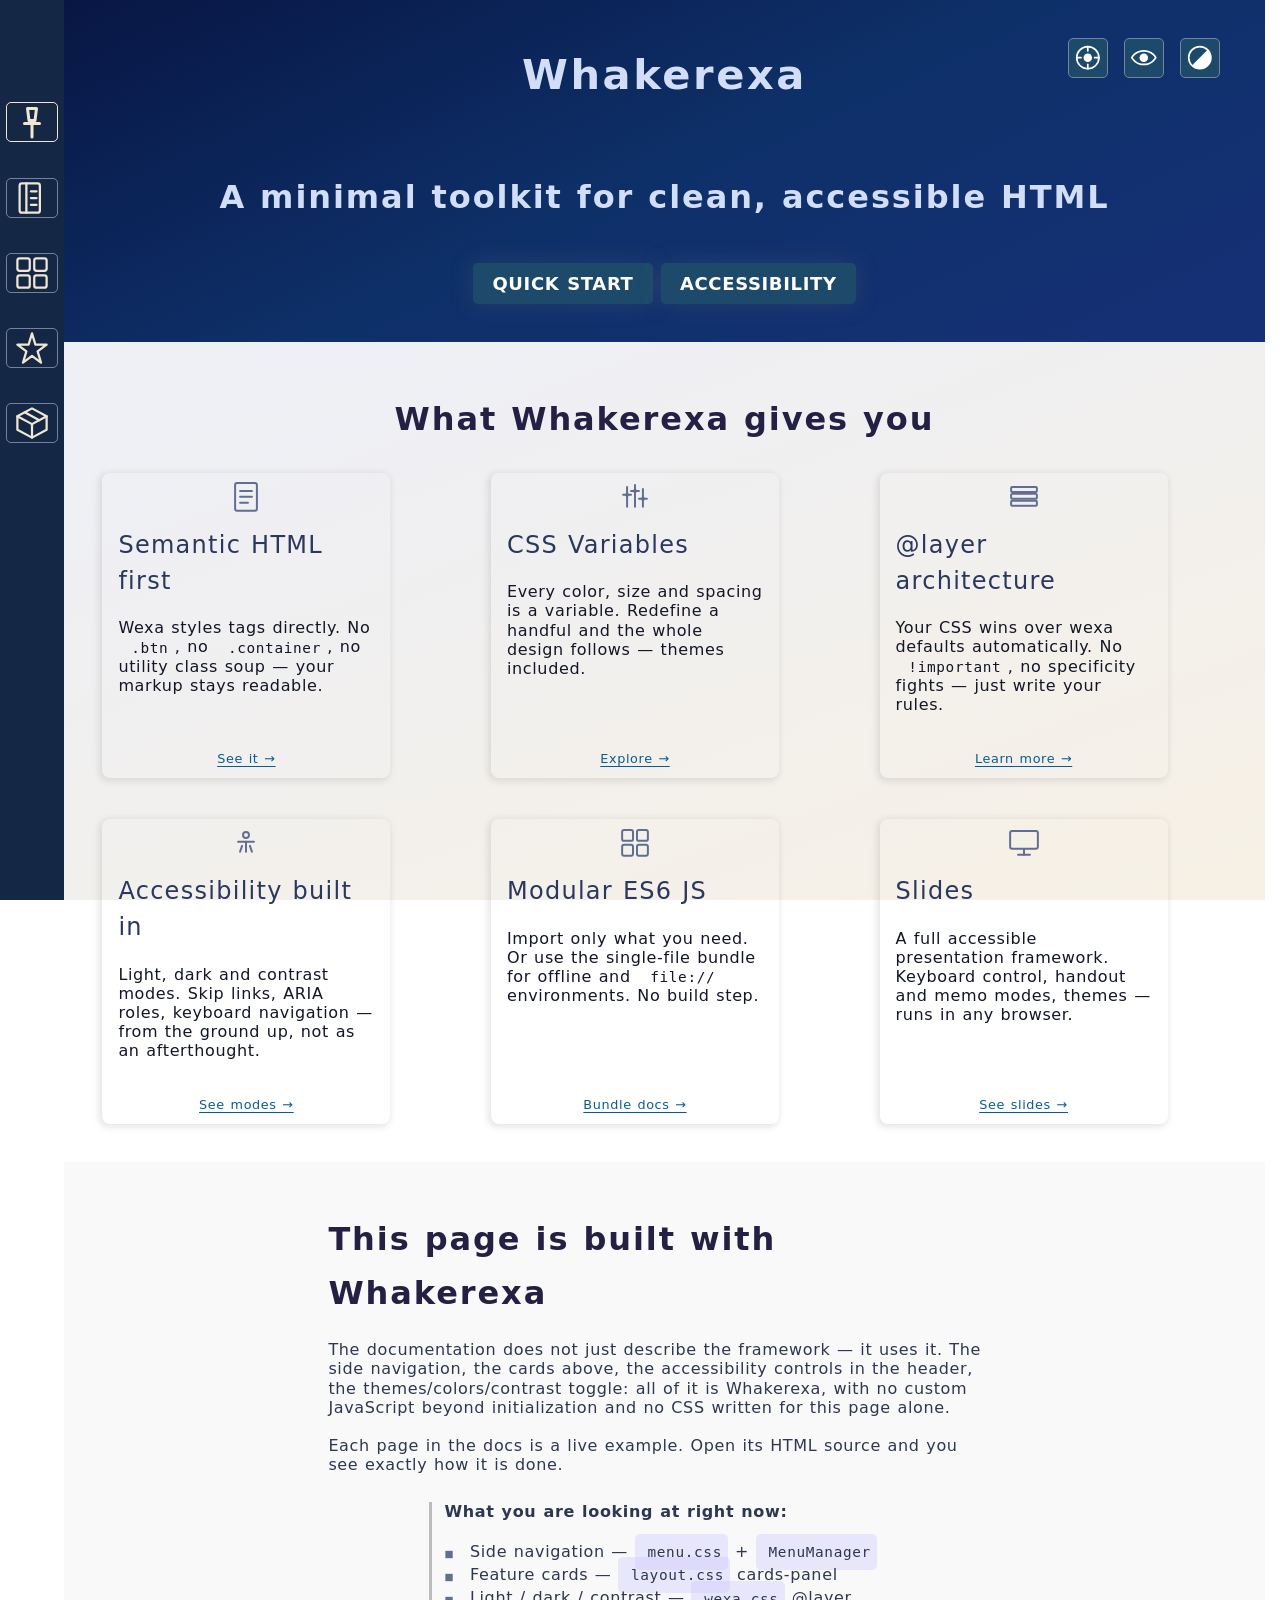
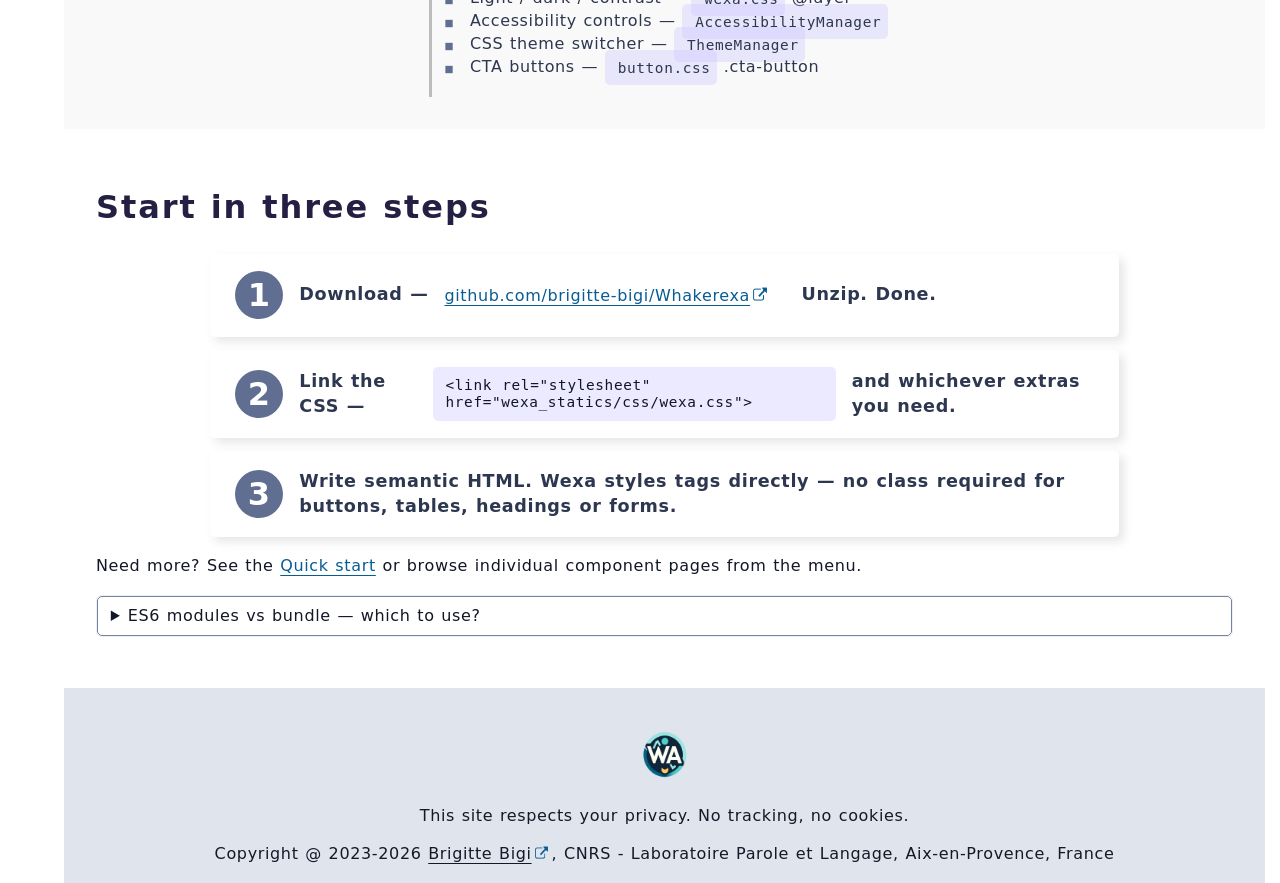
==== docs/Whakerexa-current/index.html @ 5b67da0f "Upgraded Whakerexa and extended tests" ====
<!DOCTYPE html>
<html lang="en" xmlns="http://www.w3.org/1999/html">
<head>
    <title>Whakerexa</title>

    <meta charset="utf-8" />
    <meta http-equiv="X-UA-Compatible" content="IE=edge" />
    <meta name="keywords" content="framework, html, css, javascript" />
    <meta name="viewport" content="width=device-width, initial-scale=1.0, user-scalable=yes" />

    <link rel="stylesheet" href="wexa_statics/css/wexa.css" type="text/css" />
    <link id="wexa-theme" rel="stylesheet" href="wexa_statics/css/themes/wexa_theme.css" type="text/css" />
    <link rel="stylesheet" href="wexa_statics/css/layout.css" type="text/css" />
    <link rel="stylesheet" href="wexa_statics/css/menu.css" type="text/css" />
    <link rel="stylesheet" href="wexa_statics/css/button.css" type="text/css" />

    <style>
        /* wexa uses @layer — these unlayered rules win automatically, no !important needed */
        :root {
            --header-height:   20rem;
            --header-slidein:  none;
            --nav-min-height:  0;
            --nav-min-width:   max(calc(4rem / var(--size-divisor)), 3rem);
            --nav-item-width-v-collapsed: calc(var(--nav-min-width) - var(--typography-spacing-horizontal));
            --nav-item-width-v-expanded:  calc(var(--nav-expanded-width) - var(--typography-spacing-horizontal));
            --appmenu-position: left;
            --appmenu-align:    left top;
            --card-max-width:  18rem;
        }
        :root:not(.dark) {
            --nav-item-min-height: 2.5rem;
            --nav-item-height:     2.5rem;
            --nav-item-max-height: 2.5rem;
        }
        .card-header > svg {
            height: 2rem;
            width:  2rem;
        }
        .panel-item {
            padding: 2rem;
        }
        header .flex-panel {
            margin-top: 1.5rem;
        }
        #footer-content p img {
            height: 3.5rem;
        }
    </style>

    <!-- Whakerexa JS loader: ES6 modules on http(s), bundle on file:// -->
    <script>
        (function () {
            const usingFile = (window.location.protocol === 'file:');
            const s = document.createElement('script');
            if (usingFile) {
                s.src = 'wexa_statics/js/wexa.bundle.js';
                s.addEventListener('load', function () {
                    if (window.Wexa && window.Wexa.ThemeManager) {
                        const t = new window.Wexa.ThemeManager();
                        t.register('wexa_theme',   'wexa_statics/css/themes/wexa_theme.css');
                        t.register('aurora',       'wexa_statics/css/themes/wexa_theme_aurora.css');
                        t.register('highcontrast', 'wexa_statics/css/themes/wexa_theme_highcontrast.css');
                        t.setDefault('wexa_theme');
                        window.themes = t;
                    }
                });
            } else {
                s.type = 'module';
                s.src = 'wexa_statics/js/wexa.js';
            }
            document.head.appendChild(s);
        })();
    </script>
    <script type="module">
        import { ThemeManager } from './wexa_statics/js/extras/theme_manager.js';
        const themes = new ThemeManager();
        themes.register('wexa_theme',   'wexa_statics/css/themes/wexa_theme.css');
        themes.register('aurora',       'wexa_statics/css/themes/wexa_theme_aurora.css');
        themes.register('highcontrast', 'wexa_statics/css/themes/wexa_theme_highcontrast.css');
        themes.setDefault('wexa_theme');
        window.themes = themes;
    </script>

    <script>
        (function () {
            function initMenu() {
                if (!window.Wexa || !window.Wexa.MenuManager) return false;
                const m = new window.Wexa.MenuManager();
                window.mainmenu = m;
                m.initSideMenu();
                m.initMobileToggle();
                m.registerSubmenu('appmenu-framework',    'submenu-toggle-framework');
                m.registerSubmenu('appmenu-components',   'submenu-toggle-components');
                m.registerSubmenu('appmenu-extras',       'submenu-toggle-extras');
                return true;
            }
            function start() {
                const t = setInterval(function () {
                    if (initMenu()) clearInterval(t);
                }, 20);
            }
            if (document.readyState === 'loading') {
                document.addEventListener('DOMContentLoaded', start, { once: true });
            } else {
                start();
            }
        })();
    </script>

</head>

<body>

<header id="header-content">
    <a class="skip" href="#main-content" aria-label="skip to main content">
        Skip to main content
    </a>
    <button id="menu-button" aria-controls="nav-content" aria-expanded="false"
            aria-label="Toggle navigation menu">
        <svg viewBox="0 0 24 24" fill="none" stroke="currentColor"
             stroke-width="2.5" stroke-linecap="round" aria-hidden="true">
            <line x1="3" y1="6"  x2="21" y2="6"/>
            <line x1="3" y1="12" x2="21" y2="12"/>
            <line x1="3" y1="18" x2="21" y2="18"/>
        </svg>
    </button>
    <input type="checkbox" id="mobile" role="button"
           aria-label="Menu" aria-haspopup="true" aria-expanded="false">

    <nav id="header-nav-content" aria-label="Accessibility navigation">
        <button id="btn-css-theme" class="menuitem" type="button"
                aria-label="Switch CSS theme" title="Switch CSS theme"
                onclick="window.themes && window.themes.next()">
        </button>
        <button id="btn-contrast" class="menuitem accessibility"
                aria-label="contrast" aria-pressed="false"
                onclick="Wexa.accessibility.switchContrastScheme()"></button>
        <button id="btn-color" class="menuitem accessibility"
                aria-label="color" aria-pressed="false"
                onclick="Wexa.accessibility.switchColorScheme()"></button>
    </nav>

    <h1>Whakerexa</h1>
    <h2>A minimal toolkit for clean, accessible HTML</h2>
    <p class="wrap-panel">
        <a class="cta-button" id="cta-quickstart" data-href="docs/quick-start.html" data-target="_self">Quick start</a>
        <a class="cta-button" id="cta-browsedocs" data-href="docs/accessibility.html" data-target="_self">Accessibility</a>
    </p>
</header>

<nav id="nav-content" class="nav-wexa side collapsible" aria-label="Main navigation">

    <section>
        <button aria-label="Pin menu"
                id="pin-menu" type="button"
                aria-controls="nav-content"
                aria-pressed="true"
                title="Pin menu"
                class="menuitem menu-pin">
            <svg xmlns="http://www.w3.org/2000/svg" fill="none" stroke="currentColor"
                viewBox="0 0 24 24" stroke-width="2" stroke-linecap="round" stroke-linejoin="round"
                aria-label="Pushpin">
                <path d="M9 3h6l-1 8H10L9 3z"/>
                <path d="M7 13h10"/>
                <path d="M12 13v9"/>
            </svg>
        </button>
    </section>


    <!-- Framework -->
    <section>
    <button class="menuitem" id="submenu-toggle-framework"
            aria-haspopup="true" aria-controls="appmenu-framework">
        <svg xmlns="http://www.w3.org/2000/svg" viewBox="0 0 32 32"
             fill="none" stroke="currentColor" stroke-width="2"
             stroke-linecap="round" stroke-linejoin="round">
            <rect x="5" y="3" width="18" height="26" rx="2"/>
            <line x1="11" y1="3"  x2="11" y2="29"/>
            <line x1="15" y1="10" x2="20" y2="10"/>
            <line x1="15" y1="16" x2="20" y2="16"/>
            <line x1="15" y1="22" x2="20" y2="22"/>
        </svg>
        <span>Framework</span>
    </button>
    </section>

    <!-- Components -->
    <section>
    <button class="menuitem" id="submenu-toggle-components"
            aria-haspopup="true" aria-controls="appmenu-components">
        <svg xmlns="http://www.w3.org/2000/svg" viewBox="0 0 32 32"
             fill="none" stroke="currentColor" stroke-width="2"
             stroke-linecap="round" stroke-linejoin="round">
            <rect x="3"  y="3"  width="11" height="11" rx="2"/>
            <rect x="18" y="3"  width="11" height="11" rx="2"/>
            <rect x="3"  y="18" width="11" height="11" rx="2"/>
            <rect x="18" y="18" width="11" height="11" rx="2"/>
        </svg>
        <span>Components</span>
    </button>
    </section>

    <!-- Extras -->
    <section>
    <button class="menuitem" id="submenu-toggle-extras"
            aria-haspopup="true" aria-controls="appmenu-extras">
        <svg xmlns="http://www.w3.org/2000/svg" viewBox="0 0 32 32"
             fill="none" stroke="currentColor" stroke-width="2"
             stroke-linecap="round" stroke-linejoin="round">
            <polygon points="16,3 19,13 29,13 21,19 24,29 16,23 8,29 11,19 3,13 13,13"/>
        </svg>
        <span>Extras</span>
    </button>
    </section>

    <section>
    <a class="menuitem" id="nav-bundle" data-href="docs/wexa.bundle.html" data-target="_self">
        <svg xmlns="http://www.w3.org/2000/svg" viewBox="0 0 32 32"
             fill="none" stroke="currentColor" stroke-width="2"
             stroke-linecap="round" stroke-linejoin="round">
            <path d="M3 10L16 3L29 10V22L16 29L3 22z"/>
            <line x1="3"  y1="10" x2="16" y2="17"/>
            <line x1="29" y1="10" x2="16" y2="17"/>
            <line x1="16" y1="17" x2="16" y2="29"/>
            <line x1="9.5" y1="6.5" x2="22.5" y2="13.5"/>
        </svg>
        <span>Bundle</span>
    </a>
    </section>

    <!-- Submenus -->
    <aside id="appmenu-framework" class="appmenu" aria-label="Framework submenu">
        <nav>
            <section>
            <p class="nav-section-label">Getting started:</p>
            <a class="menuitem" id="nav-wexa"          data-href="docs/wexa.html"           data-target="_self">Wexa CSS</a>
            <a class="menuitem" id="nav-quickstart"    data-href="docs/quick-start.html"    data-target="_self">Quick start</a>
            <a class="menuitem" id="nav-architecture"  data-href="docs/architecture.html"   data-target="_self">Architecture</a>
            <a class="menuitem" id="nav-accessibility" data-href="docs/accessibility.html"  data-target="_self">Accessibility</a>
            </section>
            <section>
            <p class="nav-section-label">Customization:</p>
            <a class="menuitem" id="nav-cssvariables"  data-href="docs/css-variables.html"  data-target="_self">CSS Variables</a>
            <a class="menuitem" id="nav-colors"        data-href="docs/colors.html"         data-target="_self">Colors</a>
            <a class="menuitem" id="nav-themes"        data-href="docs/themes.html"         data-target="_self">Themes</a>
            </section>
        </nav>
    </aside>

    <aside id="appmenu-components" class="appmenu" aria-label="Components submenu">
        <nav>
            <section>
            <p class="nav-section-label">Navigation:</p>
            <a class="menuitem" id="nav-menu"          data-href="docs/menu.html"         data-target="_self">Menus</a>
            <a class="menuitem" id="nav-menu-side"     data-href="docs/menu-side.html"    data-target="_self">Side menu</a>
            <a class="menuitem" id="nav-menu-bottom"   data-href="docs/menu-bottom.html"  data-target="_self">Bottom/Top menus</a>
            </section>
            <section>
            <p class="nav-section-label">Layout:</p>
            <a class="menuitem" id="nav-containers"    data-href="docs/layout.html"       data-target="_self">Containers</a>
            </section>
            <section>
            <p class="nav-section-label">Content:</p>
            <a class="menuitem" id="nav-typography"    data-href="docs/typography.html"   data-target="_self">Typography</a>
            <a class="menuitem" id="nav-code"          data-href="docs/code.html"         data-target="_self">Code</a>
            <a class="menuitem" id="nav-tables"        data-href="docs/tables.html"       data-target="_self">Tables</a>
            </section>
            <section>
            <p class="nav-section-label">Forms:</p>
            <a class="menuitem" id="nav-inputs"        data-href="docs/inputs.html"       data-target="_self">Inputs</a>
            <a class="menuitem" id="nav-button"        data-href="docs/button.html"       data-target="_self">Button</a>
            <a class="menuitem" id="nav-switch"        data-href="docs/switch.html"       data-target="_self">Switch</a>
            <a class="menuitem" id="nav-progressbar"   data-href="docs/progressbar.html"  data-target="_self">Progress bar</a>
            </section>
            <section>
            <p class="nav-section-label">Utilities:</p>
            <a class="menuitem" id="nav-accordion"     data-href="docs/accordion.html"    data-target="_self">Accordion</a>
            <a class="menuitem" id="nav-dialog"        data-href="docs/dialog.html"       data-target="_self">Dialogs</a>
            <a class="menuitem" id="nav-links"         data-href="docs/links.html"        data-target="_self">Links</a>
            </section>
        </nav>
    </aside>

    <aside id="appmenu-extras" class="appmenu" aria-label="Extras submenu">
        <nav>
            <section>
            <a class="menuitem" id="nav-sortatable"    data-href="docs/sortatable.html"   data-target="_self">Sortable table</a>
            <a class="menuitem" id="nav-book"          data-href="docs/book.html"         data-target="_self">Book</a>
            <a class="menuitem" id="nav-autotoc"       data-href="docs/autotoc.html"      data-target="_self">Auto ToC</a>
            <a class="menuitem" id="nav-bibliography"  data-href="docs/bibliography.html" data-target="_self">Bibliography</a>
            <a class="menuitem" id="nav-publications"  data-href="docs/publications.html" data-target="_self">Publications</a>
            <a class="menuitem" id="nav-keypiano"      data-href="docs/keypiano.html"     data-target="_self">KeyPiano</a>
            <a class="menuitem" id="nav-slides"        data-href="docs/slides.html"       data-target="_self">Slides</a>
            </section>
        </nav>
    </aside>

</nav>

<main id="main-content">

    <!-- ================================================================ -->
    <!-- Section 1 — Features                                              -->
    <!-- ================================================================ -->

    <section class="panel-item">

        <h2 class="center">What Whakerexa gives you</h2>

        <div class="cards-panel">

            <article class="card">
                <div class="card-header">
                    <svg xmlns="http://www.w3.org/2000/svg" viewBox="0 0 32 32"
                         fill="none" stroke="currentColor" stroke-width="2"
                         stroke-linecap="round" stroke-linejoin="round" aria-hidden="true">
                        <rect x="5" y="2" width="22" height="28" rx="2"/>
                        <line x1="10" y1="10" x2="22" y2="10"/>
                        <line x1="10" y1="16" x2="22" y2="16"/>
                        <line x1="10" y1="22" x2="18" y2="22"/>
                    </svg>
                </div>
                <div class="card-body">
                    <h3>Semantic HTML first</h3>
                    <p>Wexa styles tags directly. No <code>.btn</code>, no <code>.container</code>, no utility class soup — your markup stays readable.</p>
                </div>
                <div class="card-footer">
                    <a id="card-nav-wexa" data-href="docs/wexa.html" data-target="_self">See it →</a>
                </div>
            </article>

            <article class="card">
                <div class="card-header">
                    <svg xmlns="http://www.w3.org/2000/svg" viewBox="0 0 32 32"
                         fill="none" stroke="currentColor" stroke-width="2"
                         stroke-linecap="round" stroke-linejoin="round" aria-hidden="true">
                        <line x1="8"  y1="6"  x2="8"  y2="26"/>
                        <line x1="16" y1="4"  x2="16" y2="26"/>
                        <line x1="24" y1="8"  x2="24" y2="26"/>
                        <line x1="4"  y1="14" x2="12" y2="14"/>
                        <line x1="12" y1="10" x2="20" y2="10"/>
                        <line x1="20" y1="18" x2="28" y2="18"/>
                        <circle cx="8"  cy="14" r="2" fill="currentColor" stroke="none"/>
                        <circle cx="16" cy="10" r="2" fill="currentColor" stroke="none"/>
                        <circle cx="24" cy="18" r="2" fill="currentColor" stroke="none"/>
                    </svg>
                </div>
                <div class="card-body">
                    <h3>CSS Variables</h3>
                    <p>Every color, size and spacing is a variable. Redefine a handful and the whole design follows — themes included.</p>
                </div>
                <div class="card-footer">
                    <a id="card-nav-cssvariables" data-href="docs/css-variables.html" data-target="_self">Explore →</a>
                </div>
            </article>

            <article class="card">
                <div class="card-header">
                    <svg xmlns="http://www.w3.org/2000/svg" viewBox="0 0 32 32"
                         fill="none" stroke="currentColor" stroke-width="2"
                         stroke-linecap="round" stroke-linejoin="round" aria-hidden="true">
                        <rect x="3" y="6"  width="26" height="5" rx="1"/>
                        <rect x="3" y="13" width="26" height="5" rx="1"/>
                        <rect x="3" y="20" width="26" height="5" rx="1"/>
                    </svg>
                </div>
                <div class="card-body">
                    <h3>@layer architecture</h3>
                    <p>Your CSS wins over wexa defaults automatically. No <code>!important</code>, no specificity fights — just write your rules.</p>
                </div>
                <div class="card-footer">
                    <a id="card-nav-architecture" data-href="docs/architecture.html" data-target="_self">Learn more →</a>
                </div>
            </article>

            <article class="card">
                <div class="card-header">
                    <svg xmlns="http://www.w3.org/2000/svg" viewBox="0 0 32 32"
                         fill="none" stroke="currentColor" stroke-width="2"
                         stroke-linecap="round" stroke-linejoin="round" aria-hidden="true">
                        <circle cx="16" cy="8" r="3"/>
                        <path d="M8 15h16"/>
                        <path d="M16 15v10"/>
                        <path d="M10 25l2-6"/>
                        <path d="M22 25l-2-6"/>
                    </svg>
                </div>
                <div class="card-body">
                    <h3>Accessibility built in</h3>
                    <p>Light, dark and contrast modes. Skip links, ARIA roles, keyboard navigation — from the ground up, not as an afterthought.</p>
                </div>
                <div class="card-footer">
                    <a id="card-nav-accessibility" data-href="docs/accessibility.html" data-target="_self">See modes →</a>
                </div>
            </article>

            <article class="card">
                <div class="card-header">
                    <svg xmlns="http://www.w3.org/2000/svg" viewBox="0 0 32 32"
                         fill="none" stroke="currentColor" stroke-width="2"
                         stroke-linecap="round" stroke-linejoin="round" aria-hidden="true">
                        <rect x="3"  y="3"  width="11" height="11" rx="2"/>
                        <rect x="18" y="3"  width="11" height="11" rx="2"/>
                        <rect x="3"  y="18" width="11" height="11" rx="2"/>
                        <rect x="18" y="18" width="11" height="11" rx="2"/>
                    </svg>
                </div>
                <div class="card-body">
                    <h3>Modular ES6 JS</h3>
                    <p>Import only what you need. Or use the single-file bundle for offline and <code>file://</code> environments. No build step.</p>
                </div>
                <div class="card-footer">
                    <a id="card-nav-bundle" data-href="docs/wexa.bundle.html" data-target="_self">Bundle docs →</a>
                </div>
            </article>

            <article class="card">
                <div class="card-header">
                    <svg xmlns="http://www.w3.org/2000/svg" viewBox="0 0 32 32"
                         fill="none" stroke="currentColor" stroke-width="2"
                         stroke-linecap="round" stroke-linejoin="round" aria-hidden="true">
                        <rect x="2" y="4" width="28" height="18" rx="2"/>
                        <line x1="16" y1="22" x2="16" y2="28"/>
                        <line x1="10" y1="28" x2="22" y2="28"/>
                    </svg>
                </div>
                <div class="card-body">
                    <h3>Slides</h3>
                    <p>A full accessible presentation framework. Keyboard control, handout and memo modes, themes — runs in any browser.</p>
                </div>
                <div class="card-footer">
                    <a id="card-nav-slides" data-href="docs/slides.html" data-target="_self">See slides →</a>
                </div>
            </article>

        </div>

    </section>

    <!-- ================================================================ -->
    <!-- Section 2 — This page is Whakerexa                               -->
    <!-- ================================================================ -->

    <section class="panel-item">

        <div class="flex-panel">

            <div class="flex-item width_60">
                <h2>This page is built with Whakerexa</h2>
                <p>
                    The documentation does not just describe the framework — it uses it.
                    The side navigation, the cards above, the accessibility controls in the header,
                    the themes/colors/contrast toggle: all of it is Whakerexa, with no custom JavaScript
                    beyond initialization and no CSS written for this page alone.
                </p>
                <p>
                    Each page in the docs is a live example.
                    Open its HTML source and you see exactly how it is done.
                </p>
            </div>

            <div class="flex-item flex-border-left">
                <p><strong>What you are looking at right now:</strong></p>
                <ul>
                    <li>Side navigation — <code>menu.css</code> + <code>MenuManager</code></li>
                    <li>Feature cards — <code>layout.css</code> cards-panel</li>
                    <li>Light / dark / contrast — <code>wexa.css</code> @layer</li>
                    <li>Accessibility controls — <code>AccessibilityManager</code></li>
                    <li>CSS theme switcher — <code>ThemeManager</code></li>
                    <li>CTA buttons — <code>button.css</code> .cta-button</li>
                </ul>
            </div>

        </div>

    </section>

    <!-- ================================================================ -->
    <!-- Section 3 — Start                                                 -->
    <!-- ================================================================ -->

    <section class="panel-item">

        <h2>Start in three steps</h2>

        <ol class="enumerate-cards">
            <li class="enumerate-cards-item">
                Download — <a href="https://github.com/brigitte-bigi/Whakerexa" class="external-link">github.com/brigitte-bigi/Whakerexa</a> &nbsp; Unzip. Done.
            </li>
            <li class="enumerate-cards-item">
                Link the CSS — <code>&lt;link rel="stylesheet" href="wexa_statics/css/wexa.css"&gt;</code> and whichever extras you need.
            </li>
            <li class="enumerate-cards-item">
                Write semantic HTML. Wexa styles tags directly — no class required for buttons, tables, headings or forms.
            </li>
        </ol>

        <p>
            Need more? See the <a id="start-quickstart" data-href="docs/quick-start.html" data-target="_self">Quick start</a>
            or browse individual component pages from the menu.
        </p>

        <details>
            <summary>ES6 modules vs bundle — which to use?</summary>
            <p>
                Modules (<code>wexa.js</code>) require an HTTP server — run <code>python -m http.server 8000</code>
                then open <code>http://localhost:8000/</code>.
                The bundle (<code>wexa.bundle.js</code>) works directly from disk on <code>file://</code>.
                This index auto-loads the right one.
            </p>
        </details>

    </section>

</main>


<footer id="footer-content">
    <section>
        <p class="center">
            <a href="index.html" aria-label="Whakerexa — home">
                <img src="wexa_statics/logos/whakerexa-512.webp" alt="Whakerexa">
            </a>
        </p>
        <p class="center">This site respects your privacy. No tracking, no cookies.</p>
        <p class="copyright">
            Copyright @ 2023-2026 <a href="https://sppas.org/bigi/" class="external-link">Brigitte Bigi</a>,
            CNRS - Laboratoire Parole et Langage, Aix-en-Provence, France
        </p>
    </section>
</footer>

<script>
    window.addEventListener('load', () => {
        Wexa.links.handleLinksWithParameters([
            'nav-wexa', 'nav-quickstart', 'nav-architecture', 'nav-themes',
            'nav-cssvariables', 'nav-colors', 'nav-accessibility',
            'nav-containers',
            'nav-typography', 'nav-code', 'nav-tables',
            'nav-inputs', 'nav-button', 'nav-switch', 'nav-progressbar',
            'nav-menu', 'nav-menu-side', 'nav-menu-bottom',
            'nav-accordion', 'nav-dialog', 'nav-links', 'nav-autotoc', 'nav-book', 'nav-sortatable',
            'nav-bibliography', 'nav-publications',
            'nav-keypiano', 'nav-slides', 'nav-bundle',
            'card-nav-wexa', 'card-nav-cssvariables', 'card-nav-architecture',
            'card-nav-accessibility', 'card-nav-bundle', 'card-nav-slides',
            'start-quickstart',
            'cta-quickstart', 'cta-browsedocs'
        ]);
    });
</script>

</body>
</html>
---- docs/Whakerexa-current/wexa_statics/css/wexa.css ----
/*
:filename: wexa_statics/css/wexa.css
:author: Brigitte Bigi
:contact: contact@sppas.org
:summary: a CSS framework to make nice accessible web content

-------------------------------------------------------------------------

This file is part of Whakerexa: https://github.com/brigitte-bigi/Whakerexa

Copyright (C) 2023-2026 Brigitte Bigi, CNRS
Laboratoire Parole et Langage, Aix-en-Provence, France

This program is free software: you can redistribute it and/or modify
it under the terms of the GNU Affero General Public License as published by
the Free Software Foundation, either version 3 of the License, or
(at your option) any later version.

This program is distributed in the hope that it will be useful,
but WITHOUT ANY WARRANTY; without even the implied warranty of
MERCHANTABILITY or FITNESS FOR A PARTICULAR PURPOSE.  See the
GNU Affero General Public License for more details.

You should have received a copy of the GNU Affero General Public License
along with this program.  If not, see <https://www.gnu.org/licenses/>.

This banner notice must not be removed.

-------------------------------------------------------------------------

*/

@layer reset, base, theme, accessibility;

/* =======================================================================
                              FONTS DEFINITIONS

  See here: https://v-fonts.com/licenses/open-source for a list of open
  source variable fonts.

  In most cases, the font size is computed from the global --font-size variable.
  For example:
    font-size: calc(1.7 * var(--font-size));
  This is used instead of:
    font-size: 1.7rem;
  because rem-based values are not updated when switching to the contrast view.

  ======================================================================== */

/* Each family is split into unicode-range subsets: a block is downloaded
   only when the page holds one of its characters. These rules are generated
   by scripts/build_fonts_subsets.py -- do not edit them by hand. */

@font-face {
    font-family: SansFont;
    src: url('../fonts/Commissioner-latin.woff2') format('woff2');
    font-display: swap;
    unicode-range: U+0000, U+000D, U+0020-007E, U+00A0-00FF, U+0131, U+0152-0153, U+02BB-02BC, U+02C6, U+02DA, U+02DC, U+2007-200B, U+2010, U+2012-2015, U+2018-201A, U+201C-201E, U+2020-2022, U+2026, U+2030, U+2032-2033, U+2039-203A, U+2044, U+2074, U+20AC, U+2122, U+2212, U+2215;
}

@font-face {
    font-family: SansFont;
    src: url('../fonts/Commissioner-latin-ext.woff2') format('woff2');
    font-display: swap;
    unicode-range: U+0100-0130, U+0134-0148, U+014A-0151, U+0154-017E, U+018F, U+0192, U+01A0-01A1, U+01AF-01B0, U+01C4-01CC, U+01E6-01E7, U+01EA-01EB, U+01FA-021B, U+022A-022D, U+0230-0233, U+0237, U+0259, U+0300-0304, U+0306-030C, U+030F, U+0311-0312, U+031B, U+0323-0324, U+0326-0328, U+032E, U+0331, U+1E08-1E09, U+1E0C-1E0F, U+1E14-1E17, U+1E1C-1E1D, U+1E20-1E21, U+1E24-1E25, U+1E2A-1E2B, U+1E2E-1E2F, U+1E36-1E37, U+1E3A-1E3B, U+1E42-1E49, U+1E4C-1E53, U+1E5A-1E5B, U+1E5E-1E69, U+1E6C-1E6F, U+1E78-1E7B, U+1E80-1E85, U+1E8E-1E8F, U+1E92-1E93, U+1E97, U+1E9E, U+1EF2-1EF9, U+20A1, U+20A3-20A4, U+20A6-20A7, U+20A9, U+20AB, U+20AD-20AE, U+20B1-20B2, U+20B4-20B5, U+20B8-20BA, U+20BC-20BD, U+2113;
}

@font-face {
    font-family: SansFont;
    src: url('../fonts/Commissioner-vietnamese.woff2') format('woff2');
    font-display: swap;
    unicode-range: U+1EA0-1EF1;
}

@font-face {
    font-family: SansFont;
    src: url('../fonts/Commissioner-greek.woff2') format('woff2');
    font-display: swap;
    unicode-range: U+0374-0375, U+037E, U+0384-038A, U+038C, U+038E-03A1, U+03A3-03CE, U+03D7;
}

@font-face {
    font-family: SansFont;
    src: url('../fonts/Commissioner-cyrillic.woff2') format('woff2');
    font-display: swap;
    unicode-range: U+0400-045F, U+0490-0491, U+04B0-04B1, U+2116;
}

@font-face {
    font-family: SansFont;
    src: url('../fonts/Commissioner-cyrillic-ext.woff2') format('woff2');
    font-display: swap;
    unicode-range: U+0462-0463, U+046A-046B, U+0472-0475, U+048A-048F, U+0492-04AF, U+04B2-04FF, U+0510-0513, U+051A-051D, U+0524-0529, U+052E-052F;
}

@font-face {
    font-family: SansFont;
    src: url('../fonts/Commissioner-other.woff2') format('woff2');
    font-display: swap;
    unicode-range: U+02BE-02BF, U+02C7-02CC, U+02D8-02D9, U+02DB, U+02DD, U+2070, U+2075-2079, U+2080-2089, U+2126, U+212E, U+2202, U+2205-2206, U+220F, U+2211, U+2219-221A, U+221E, U+222B, U+2248, U+2260, U+2264-2265, U+25CA, U+FB01-FB02;
}

@font-face {
    font-family: SerifFont;
    src: url('../fonts/SourceSerifPro-latin.woff2') format('woff2');
    font-display: swap;
    unicode-range: U+0020-007E, U+00A0-00FF, U+0131, U+0152-0153, U+02BB-02BC, U+02C6, U+02DA, U+02DC, U+2007, U+2010, U+2012-2015, U+2018-201A, U+201C-201E, U+2020-2022, U+2025-2026, U+2030, U+2032-2033, U+2039-203A, U+203C, U+2044, U+2047-2049, U+2074, U+20AC, U+2122, U+2191, U+2193, U+2212, U+2215;
}

@font-face {
    font-family: SerifFont;
    src: url('../fonts/SourceSerifPro-latin-ext.woff2') format('woff2');
    font-display: swap;
    unicode-range: U+0100-012B, U+012E-0130, U+0134-0149, U+014C-0151, U+0154-0165, U+0168-017F, U+018F, U+0192, U+01A0-01A1, U+01AF-01B0, U+01CD-01DC, U+01E6-01E7, U+01F8-01F9, U+0218-021B, U+0237, U+0251, U+0259, U+0261, U+0300-0304, U+0306-030C, U+031B, U+0323-0324, U+0326-0329, U+032E, U+0331, U+1E0C-1E0F, U+1E20-1E21, U+1E24-1E25, U+1E2A-1E2B, U+1E36-1E3B, U+1E3E-1E3F, U+1E42-1E49, U+1E5A-1E63, U+1E6C-1E6F, U+1E80-1E85, U+1E8E-1E8F, U+1E92-1E93, U+1E97, U+1E9E, U+1EF2-1EF9, U+20A1, U+20A4, U+20A6-20A7, U+20A9, U+20AB, U+20AE, U+20B1-20B2, U+20B4-20B5, U+20B8-20BA, U+20BD, U+20BF, U+2113;
}

@font-face {
    font-family: SerifFont;
    src: url('../fonts/SourceSerifPro-vietnamese.woff2') format('woff2');
    font-display: swap;
    unicode-range: U+1EA0-1EF1;
}

@font-face {
    font-family: SerifFont;
    src: url('../fonts/SourceSerifPro-greek.woff2') format('woff2');
    font-display: swap;
    unicode-range: U+0374-0375, U+037E, U+0384-038A, U+038C, U+038E-03A1, U+03A3-03CE, U+03D7, U+03D9, U+03DB, U+03DD, U+03E1;
}

@font-face {
    font-family: SerifFont;
    src: url('../fonts/SourceSerifPro-cyrillic.woff2') format('woff2');
    font-display: swap;
    unicode-range: U+0400-045F, U+0490-0491, U+04B0-04B1, U+2116;
}

@font-face {
    font-family: SerifFont;
    src: url('../fonts/SourceSerifPro-cyrillic-ext.woff2') format('woff2');
    font-display: swap;
    unicode-range: U+0462-0463, U+0472-0475, U+0492-0493, U+0496-049B, U+04A0-04A3, U+04AA-04AB, U+04AE-04AF, U+04B2-04B3, U+04B6-04B7, U+04BA-04BB, U+04C0-04C2, U+04CF-04D1, U+04D4-04D9, U+04E2-04E3, U+04E6-04E9, U+04EE-04EF, U+04F2-04F3;
}

@font-face {
    font-family: SerifFont;
    src: url('../fonts/SourceSerifPro-other.woff2') format('woff2');
    font-display: swap;
    unicode-range: U+02B0, U+02B2-02B3, U+02B7-02B8, U+02BE-02BF, U+02C7-02CC, U+02D8-02D9, U+02DB, U+02DD, U+02E1-02E3, U+1D43, U+1D47-1D49, U+1D4D, U+1D4F-1D50, U+1D52, U+1D56-1D58, U+1D5B, U+1D9C, U+1DA0, U+1DBB, U+2070-2071, U+2075-2079, U+207D-2089, U+208D-208E, U+2117, U+2120, U+2126, U+212E, U+2153-2154, U+215B-215E, U+2190, U+2192, U+2196-2199, U+2202, U+2206, U+220F, U+2211, U+2219-221A, U+221E, U+222B, U+2248, U+2260, U+2264-2265, U+25A0, U+25B2-25B3, U+25B6-25B7, U+25BC-25BD, U+25C0-25C1, U+25C6, U+25C9-25CA, U+2610-2611, U+266A, U+2713, U+2752, U+2E3A-2E3B, U+FB00-FB04, U+1F12F, U+1F16A-1F16B;
}

@font-face {
    font-family: ContrastFont;
    src: url('../fonts/AccessibleDfA-Regular-latin.woff2') format('woff2');
    font-style: normal;
    font-weight: normal;
    unicode-range: U+0020-007E, U+00A0-00FF, U+0131, U+0152-0153, U+02BB-02BC, U+02C6, U+02DA, U+02DC, U+2012-2022, U+2026, U+202F-2030, U+2032-2034, U+2039-203A, U+203C, U+2044, U+20AC, U+2122, U+2212, U+2215;
}

@font-face {
    font-family: ContrastFont;
    src: url('../fonts/AccessibleDfA-Regular-latin-ext.woff2') format('woff2');
    font-style: normal;
    font-weight: normal;
    unicode-range: U+0100-0130, U+0132-0151, U+0154-017F, U+0189, U+018E-018F, U+0192, U+0197, U+019A, U+019C, U+01B5-01B6, U+01BB, U+01C4-01D4, U+01D9-01DA, U+01DD, U+01E1-01E3, U+01E6-01ED, U+01F0-01F5, U+01F8-01F9, U+01FC-021B, U+021E-021F, U+0226-0229, U+022E-022F, U+0231-0233, U+0237, U+023A-023E, U+0245-0247, U+024C-024F, U+0258-025A, U+025F, U+0262, U+0268, U+026A, U+026F, U+0274, U+0276, U+0279-027A, U+0280-0281, U+0287, U+028C-028F, U+0299, U+029C, U+029E-029F, U+02A3, U+02A6-02A7, U+02AA-02AB, U+0300-0304, U+0307, U+030B-030F, U+0311-0317, U+031F-0323, U+0326-0329, U+032C-0331, U+0334-0338, U+033D, U+0348, U+034A-034C, U+0350, U+0353-0356, U+0358, U+035E-035F, U+0361, U+0363-036F, U+1E02-1E13, U+1E15, U+1E17-1E19, U+1E1E-1E25, U+1E28-1E29, U+1E30-1E4B, U+1E53, U+1E56-1E63, U+1E66-1E71, U+1E76-1E77, U+1E7E-1E7F, U+1E86-1E8B, U+1E8E-1E96, U+1E9B, U+1EF4-1EF5, U+20A0-20A9, U+20BF, U+2C7C, U+A730-A731, U+A734-A739;
}

@font-face {
    font-family: ContrastFont;
    src: url('../fonts/AccessibleDfA-Regular-vietnamese.woff2') format('woff2');
    font-style: normal;
    font-weight: normal;
    unicode-range: U+1EA0-1EA1, U+1EAC-1EAD, U+1EB8-1EB9, U+1EC6-1EC7, U+1ECA-1ECD, U+1ED8-1ED9, U+1EE4-1EE5;
}

@font-face {
    font-family: ContrastFont;
    src: url('../fonts/AccessibleDfA-Regular-greek.woff2') format('woff2');
    font-style: normal;
    font-weight: normal;
    unicode-range: U+037E, U+03D6;
}

@font-face {
    font-family: ContrastFont;
    src: url('../fonts/AccessibleDfA-Regular-cyrillic.woff2') format('woff2');
    font-style: normal;
    font-weight: normal;
    unicode-range: U+0412, U+0415, U+041C-041E, U+0420-0422, U+0425, U+0430, U+0435, U+043E, U+0440-0441, U+0445, U+0450-0451, U+0455-0457, U+2116;
}

@font-face {
    font-family: ContrastFont;
    src: url('../fonts/AccessibleDfA-Regular-cyrillic-ext.woff2') format('woff2');
    font-style: normal;
    font-weight: normal;
    unicode-range: U+04D4-04D5, U+04DA-04DB, U+04EF;
}

@font-face {
    font-family: ContrastFont;
    src: url('../fonts/AccessibleDfA-Regular-other.woff2') format('woff2');
    font-style: normal;
    font-weight: normal;
    unicode-range: U+02B0, U+02B2-02B4, U+02B6-02BA, U+02BD, U+02C2-02C5, U+02C7-02CF, U+02D6-02D9, U+02DB, U+02DD, U+02E2-02E3, U+02ED-02F2, U+02F4-02F7, U+1D00-1D07, U+1D0A-1D0D, U+1D0F, U+1D11, U+1D13-1D14, U+1D18, U+1D1B-1D1C, U+1D20-1D22, U+1D62-1D65, U+2080-208E, U+2090-209C, U+2103, U+2109, U+2126, U+2153-215E, U+2183-2184, U+2200-2211, U+2213-2214, U+2216-224D, U+2250-228B, U+228F-229D, U+229F, U+22A1-22BA, U+22BC-22CC, U+22D4, U+22D6-22FF, U+2303-2304, U+2324, U+2326-2327, U+232B, U+237B, U+237D, U+2401-2409, U+2410-2419, U+2420-2424, U+25AC-25AF, U+25C9-25CA, U+25CE, U+2610-2612, U+2639-263B, U+270E-2710, U+2713-2714, U+2726-2728, U+2A7D-2A7E, U+2B05-2B07, U+2B95, U+FB00-FB04, U+1F44D-1F44E, U+1F5D9, U+1F5F9, U+1F600-1F60D, U+1F60F, U+1F642-1F643, U+F0000-F000F;
}

@font-face {
    font-family: ContrastFont;
    src: url('../fonts/AccessibleDfA-Italic-latin.woff2') format('woff2');
    font-weight: normal;
    font-style: italic;
    unicode-range: U+0020-007E, U+00A0-00FF, U+0131, U+0152-0153, U+02BB-02BC, U+02C6, U+02DA, U+02DC, U+2012-2022, U+2026, U+202F-2030, U+2032-2034, U+2039-203A, U+203C, U+2044, U+20AC, U+2122, U+2212, U+2215;
}

@font-face {
    font-family: ContrastFont;
    src: url('../fonts/AccessibleDfA-Italic-latin-ext.woff2') format('woff2');
    font-weight: normal;
    font-style: italic;
    unicode-range: U+0100-0130, U+0132-0151, U+0154-017F, U+0189, U+018E-018F, U+0192, U+0197, U+019A, U+019C, U+01B5-01B6, U+01BB, U+01C4-01D4, U+01D9-01DA, U+01DD, U+01E1-01E3, U+01E6-01E9, U+01F0-01F5, U+01F8-01F9, U+01FC-021B, U+021E-021F, U+0226-0229, U+022E-022F, U+0231-0233, U+0237, U+023A-023E, U+0245-0247, U+024C-024F, U+0258-025A, U+025F, U+0262, U+0268, U+026A, U+026F, U+0274, U+0276, U+0279-027A, U+0280-0281, U+0287, U+028C-028F, U+0299, U+029C, U+029E-029F, U+02A3, U+02A6-02A7, U+02AA-02AB, U+0300-0304, U+0307, U+030B-030F, U+0311-0317, U+031F-0323, U+0326-0328, U+032C-0331, U+0334-0338, U+033D, U+0348, U+034A-034C, U+0350, U+0354-0356, U+0358, U+035E-035F, U+0361, U+0363-036F, U+1E02-1E13, U+1E15, U+1E17-1E19, U+1E1E-1E25, U+1E28-1E29, U+1E30-1E4B, U+1E53, U+1E56-1E63, U+1E66-1E71, U+1E76-1E77, U+1E7E-1E7F, U+1E84-1E8B, U+1E8E-1E96, U+1E9B, U+1EF4-1EF5, U+20A0-20A9, U+20BF, U+2C7C, U+A730-A731, U+A734-A739;
}

@font-face {
    font-family: ContrastFont;
    src: url('../fonts/AccessibleDfA-Italic-vietnamese.woff2') format('woff2');
    font-weight: normal;
    font-style: italic;
    unicode-range: U+1EA0-1EA1, U+1EAC-1EAD, U+1EB8-1EB9, U+1EC6-1EC7, U+1ECA-1ECD, U+1ED8-1ED9, U+1EE4-1EE5;
}

@font-face {
    font-family: ContrastFont;
    src: url('../fonts/AccessibleDfA-Italic-greek.woff2') format('woff2');
    font-weight: normal;
    font-style: italic;
    unicode-range: U+037E, U+03D6;
}

@font-face {
    font-family: ContrastFont;
    src: url('../fonts/AccessibleDfA-Italic-cyrillic.woff2') format('woff2');
    font-weight: normal;
    font-style: italic;
    unicode-range: U+0412, U+0415, U+041C-041E, U+0420-0422, U+0425, U+0430, U+0435, U+043E, U+0440-0441, U+0445, U+0450-0451, U+0455-0457, U+2116;
}

@font-face {
    font-family: ContrastFont;
    src: url('../fonts/AccessibleDfA-Italic-cyrillic-ext.woff2') format('woff2');
    font-weight: normal;
    font-style: italic;
    unicode-range: U+04DA-04DB, U+04EF;
}

@font-face {
    font-family: ContrastFont;
    src: url('../fonts/AccessibleDfA-Italic-other.woff2') format('woff2');
    font-weight: normal;
    font-style: italic;
    unicode-range: U+02B0, U+02B2-02B4, U+02B6-02BA, U+02BD, U+02C2-02C5, U+02C7-02CF, U+02D6-02D9, U+02DB, U+02DD, U+02E2-02E3, U+02ED-02F2, U+02F4-02F7, U+1D00-1D07, U+1D0A-1D0D, U+1D0F, U+1D11, U+1D13-1D14, U+1D18, U+1D1B-1D1C, U+1D20-1D22, U+1D62-1D65, U+2080-208E, U+2090-209C, U+2103, U+2109, U+2126, U+2153-215E, U+2183-2184, U+2200-2211, U+2213-2214, U+2216-224D, U+2250-228B, U+228F-229D, U+229F, U+22A1-22BA, U+22BC-22CC, U+22D4, U+22D6-22FF, U+2303-2304, U+2324, U+2326-2327, U+232B, U+237B, U+237D, U+2401-2409, U+2410-2419, U+2420-2424, U+25AC-25AF, U+25C9-25CA, U+25CE, U+2610-2612, U+2639-263B, U+270E-2710, U+2713-2714, U+2726-2728, U+2A7D-2A7E, U+2B05-2B07, U+2B95, U+FB00-FB04, U+1F44D-1F44E, U+1F5D9, U+1F5F9, U+1F600-1F60D, U+1F60F, U+1F642-1F643, U+F0000-F000F;
}

@font-face {
    font-family: ContrastFont;
    src: url('../fonts/AccessibleDfA-Bold-latin.woff2') format('woff2');
    font-style: normal;
    font-weight: bold;
    unicode-range: U+0020-007E, U+00A0-00FF, U+0131, U+0152-0153, U+02BB-02BC, U+02C6, U+02DA, U+02DC, U+2012-2022, U+2026, U+202F-2030, U+2032-2034, U+2039-203A, U+203C, U+2044, U+20AC, U+2122, U+2212, U+2215;
}

@font-face {
    font-family: ContrastFont;
    src: url('../fonts/AccessibleDfA-Bold-latin-ext.woff2') format('woff2');
    font-style: normal;
    font-weight: bold;
    unicode-range: U+0100-0130, U+0132-0151, U+0154-017F, U+0189, U+018E-018F, U+0192, U+0197, U+019A, U+019C, U+01B5-01B6, U+01BB, U+01C4-01D4, U+01D9-01DA, U+01DD, U+01E1-01E3, U+01E6-01E9, U+01F0-01F5, U+01F8-01F9, U+01FC-021B, U+021E-021F, U+0226-0229, U+022E-022F, U+0231-0233, U+0237, U+023A-023E, U+0245-0247, U+024C-024F, U+0258-025A, U+025F, U+0262, U+0268, U+026A, U+026F, U+0274, U+0276, U+0279-027A, U+0280-0281, U+0287, U+028C-028F, U+0299, U+029C, U+029E-029F, U+02A3, U+02A6-02A7, U+02AA-02AB, U+0300-0304, U+0307, U+030B-030F, U+0311-0317, U+031F-0323, U+0326-0328, U+032C-0331, U+0334-0338, U+033D, U+0348, U+034A-034C, U+0350, U+0354-0356, U+0358, U+035E-035F, U+0361, U+0363-036F, U+1E02-1E13, U+1E15, U+1E17-1E19, U+1E1E-1E25, U+1E28-1E29, U+1E30-1E31, U+1E34-1E4B, U+1E53, U+1E56-1E5F, U+1E62-1E63, U+1E66-1E71, U+1E76-1E77, U+1E7E-1E7F, U+1E84-1E8B, U+1E8E-1E96, U+1E9B, U+1EF4-1EF5, U+20A0-20A9, U+20BF, U+2C7C, U+A730-A731, U+A734-A739;
}

@font-face {
    font-family: ContrastFont;
    src: url('../fonts/AccessibleDfA-Bold-vietnamese.woff2') format('woff2');
    font-style: normal;
    font-weight: bold;
    unicode-range: U+1EA0-1EA1, U+1EAC-1EAD, U+1EB8-1EB9, U+1EC6-1EC7, U+1ECA-1ECD, U+1ED8-1ED9, U+1EE4-1EE5;
}

@font-face {
    font-family: ContrastFont;
    src: url('../fonts/AccessibleDfA-Bold-greek.woff2') format('woff2');
    font-style: normal;
    font-weight: bold;
    unicode-range: U+037E, U+03D6;
}

@font-face {
    font-family: ContrastFont;
    src: url('../fonts/AccessibleDfA-Bold-cyrillic.woff2') format('woff2');
    font-style: normal;
    font-weight: bold;
    unicode-range: U+0412, U+0415, U+041C-041E, U+0420-0422, U+0425, U+0430, U+0435, U+043E, U+0440-0441, U+0445, U+0450-0451, U+0455-0457, U+2116;
}

@font-face {
    font-family: ContrastFont;
    src: url('../fonts/AccessibleDfA-Bold-cyrillic-ext.woff2') format('woff2');
    font-style: normal;
    font-weight: bold;
    unicode-range: U+04DA-04DB, U+04EF;
}

@font-face {
    font-family: ContrastFont;
    src: url('../fonts/AccessibleDfA-Bold-other.woff2') format('woff2');
    font-style: normal;
    font-weight: bold;
    unicode-range: U+02B0, U+02B2-02B4, U+02B6-02BA, U+02BD, U+02C2-02C5, U+02C7-02CF, U+02D6-02D9, U+02DB, U+02DD, U+02E2-02E3, U+02ED-02F2, U+02F4-02F7, U+1D00-1D01, U+1D03-1D07, U+1D0A-1D0D, U+1D0F, U+1D11, U+1D13-1D14, U+1D18, U+1D1B-1D1C, U+1D20-1D22, U+1D62-1D65, U+2080-208E, U+2090-209C, U+2103, U+2109, U+2126, U+2153-215E, U+2183-2184, U+2200-2211, U+2213-2214, U+2216-224D, U+2250-228B, U+228F-229D, U+229F, U+22A1-22BA, U+22BC-22CC, U+22D4, U+22D6-22FF, U+2303-2304, U+2324, U+2326-2327, U+232B, U+237B, U+237D, U+2401-2409, U+2410-2419, U+2420-2424, U+25AC-25AF, U+25C9-25CA, U+25CE, U+2610-2612, U+2639-263B, U+270E-2710, U+2713-2714, U+2726-2728, U+2A7D-2A7E, U+2B05-2B07, U+2B95, U+FB00-FB04, U+1F44D-1F44E, U+1F5D9, U+1F5F9, U+1F600-1F60D, U+1F60F, U+1F642-1F643, U+F0000-F000F;
}

/* =======================================================================
                        KEYFRAMES DEFINITIONS
  ========================================================================
 */

@keyframes slideInFromLeft {
    0% {
        transform: translateX(-100%);
    }
    100% {
        transform: translateX(0);
    }
}

@keyframes slideInFromRight {
    0% {
        transform: translateX(100%);
    }
    100% {
        transform: translateX(0);
    }
}

@keyframes slideInFromTop {
    0% {
        transform: translateY(-100%);
    }
    100% {
        transform: translateX(0);
    }
}

@keyframes slideInFromBottom {
    0% {
        transform: translateY(100%);
    }
    100% {
        transform: translateX(0);
    }
}

@keyframes animDisabled {
    100% {
        transform: none;
    }
}

/* No display in these frames: it is a discrete property, and a first frame
   that hides the element keeps the animation from ever running -- what opens
   a details never showed itself again. */
@keyframes fadeIn {
    0% {
        opacity: 0;
        transform: scaleY(0);
    }

    100% {
        opacity: 1;
        transform: scaleY(1);
    }
}

@keyframes fadeOut {
    0% {
        opacity: 1;
        transform: scaleY(1);
        display: block;
    }

    100% {
        opacity: 0;
        transform: scaleY(0);
        display: none;
    }
}

@keyframes animprogress {
    from { background-color: var(--progress-bg-color); }
    to { background-color: var(--footer-bg-color); }
}

/* =======================================================================
                      SCREEN ADAPTATION VARIABLES
  ======================================================================== */


@layer base {

    /* The ladder below names device classes, not round numbers. The wider the
       screen, the smaller the divisors: a component grows when --size-divisor
       goes down, and the text grows when --fontsize-divisor goes down.

       1024px is the single mobile/desktop border of the framework. Under it,
       the menu is the mobile one and the text is written a bit larger, which
       is what a tablet held vertically asks for. The nav, the panels and the
       cards all switch at that very width. */

    :root {
        --size-divisor: 1.5;
        --fontsize-divisor: 1;
    }

    /* Smartphone, portrait: 320 to 430px wide */
    @media screen and (max-width: 540px) {
        :root {
            --size-divisor: 1.5;
            --fontsize-divisor: 1;
        }
    }

    /* Large smartphone in portrait, narrow smartphone in landscape */
    @media screen and (min-width: 540px) {
        :root {
            --size-divisor: 1.5;
            --fontsize-divisor: 1;
        }
    }

    /* Smartphone, landscape: 640 to 932px wide */
    @media screen and (min-width: 620px) {
        :root {
            --size-divisor: 1.4;
            --fontsize-divisor: 1.05;
        }
    }

    /* Tablet, portrait: 768 to 834px wide. Mobile menu, larger text. */
    @media screen and (min-width: 768px) {
        :root {
            --size-divisor: 1.3;
            --fontsize-divisor: 1.1;
        }
    }

    /* Widest smartphone in landscape, up to 932px, and tablet in portrait */
    @media screen and (min-width: 896px) {
        :root {
            --size-divisor: 1.2;
            --fontsize-divisor: 1.18;
        }
    }

    /* Tablet in landscape, and computer: the desktop display starts here */
    @media screen and (min-width: 1024px) {
        :root {
            --size-divisor: 1.1;
            --fontsize-divisor: 1.1;
        }
    }

    /* Laptop */
    @media screen and (min-width: 1200px) {
        :root {
            --size-divisor: 1.0;
            --fontsize-divisor: 1.0;
        }
    }

    /* Wide desktop screen */
    @media screen and (min-width: 1400px) {
        :root {
            --size-divisor: 0.9;
            --fontsize-divisor: 0.95;
        }
    }

    /* Very wide desktop screen */
    @media screen and (min-width: 1600px) {
        :root {
            --size-divisor: 0.8;
            --fontsize-divisor: 0.9;
        }
    }
} 
/* end @layer base: responsive divisors */


@layer theme {

    @media not print {
        :root {
            /* Sizes */
            /* Animations and transitions */
            --header-slidein: slideInFromBottom;
            --footer-slidein: animDisabled;
            --transition: 0.4s ease-in-out;
        }
    }

} 
/* end @layer theme: animation variables */



@layer base {

    :root {
        /* Sizes */
        --header-height: 40vh;
        --footer-height: 20vh;
        --skip-height: calc(var(--font-size) * 2);

        /* Font definitions */
        --font-family-sans: system-ui, -apple-system, 'Segoe UI', Roboto, Oxygen, Ubuntu, Cantarell, 'Helvetica Neue', Arial, sans-serif;
        --font-family-serif: ui-serif, Georgia, Cambria, 'Times New Roman', Times, serif;
        --font-family-mono: ui-monospace, 'DejaVu Sans Mono', 'Liberation Mono', 'Cascadia Mono', 'Segoe UI Mono', monospace;
        --font-family-pre: ui-monospace, 'DejaVu Sans Mono', 'Liberation Mono', 'Cascadia Mono', 'Segoe UI Mono', monospace;

        /* Pictures */
        --external-link-icon: url("[data-uri]");
        --checked-icon: url("[data-uri]");

        --search-icon: url("data:image/svg+xml,%3Csvg xmlns='http://www.w3.org/2000/svg' width='24' height='24' viewBox='0 0 24 24' fill='none' stroke='currentColor' stroke-width='2' stroke-linecap='round' stroke-linejoin='round'%3E%3Ccircle cx='11' cy='11' r='8'%3E%3C/circle%3E%3Cline x1='21' y1='21' x2='16.65' y2='16.65'%3E%3C/line%3E%3C/svg%3E");
        --select-chevron: url("data:image/svg+xml,%3Csvg xmlns='http://www.w3.org/2000/svg' width='24' height='24' viewBox='0 0 24 24' fill='none' stroke='currentColor' stroke-width='2' stroke-linecap='round' stroke-linejoin='round'%3E%3Cpolyline points='6 9 12 15 18 9'%3E%3C/polyline%3E%3C/svg%3E");
        --input-valid-icon: url("data:image/svg+xml,%3Csvg xmlns='http://www.w3.org/2000/svg' width='24' height='24' viewBox='0 0 24 24' fill='none' stroke='currentColor' stroke-width='2' stroke-linecap='round' stroke-linejoin='round'%3E%3Cpolyline points='20 6 9 17 4 12'%3E%3C/polyline%3E%3C/svg%3E");
        --input-invalid-icon: url("data:image/svg+xml,%3Csvg xmlns='http://www.w3.org/2000/svg' width='24' height='24' viewBox='0 0 24 24' fill='none' stroke='currentColor' stroke-width='2' stroke-linecap='round' stroke-linejoin='round'%3E%3Ccircle cx='12' cy='12' r='10'%3E%3C/circle%3E%3Cline x1='12' y1='8' x2='12' y2='12'%3E%3C/line%3E%3Cline x1='12' y1='16' x2='12.01' y2='16'%3E%3C/line%3E%3C/svg%3E");

        /* Focus & Hover */
        --outline-focus-style: outset;
        --outline-hover-style: inset;

        /* border width adapts to contrast mode */
        --blockquote-border-width: calc(0.25 * var(--font-size));
    }
} 
/* end @layer base: global variables */


@layer base {

    /* Variables overridden by "contrast" */
    :root:not(.contrast) {

        /* Font properties */
        /* CSS3 requires to choose 100 or 200. Intermediate values are not supported */
        --font-weight-thin: 200;
        --font-weight-semithin: 300;
        --font-weight-normal: 400;
        --font-weight-semibold: 500;
        --font-weight-bold: 600;
        --font-weight-black: 750;
        --font-size: calc(16px / var(--fontsize-divisor));
        --line-height: 1.2;
        --typography-spacing-vertical: calc(1.2 * 16px / var(--size-divisor));
        --typography-spacing-horizontal: calc(0.8 * 16px / var(--size-divisor));
        --letter-spacing: 0.04rem;
        --word-spacing: 0.06rem;

        --outline-size: 3px;
        --hr-width: 1px;

    }

} 
/* end @layer base: normal mode spacing */


@layer accessibility {

    /* Re-define some global variables for disabilities */
    .contrast {
        --header-slidein: animDisabled;
        --footer-slidein: animDisabled;

        /* Font properties (source: WCAG 2.1 - section 1.4.12 Text Spacing):
        - Line height (line spacing) to at least 1.5 times the font size;
        - Spacing following paragraphs to at least 2 times the font size;
        - Letter spacing (tracking) to at least 0.12 times the font size;
        - Word spacing to at least 0.16 times the font size.

        Conforming to this criteria provides accommodation for people to modify
        their text styles according to their needs. */

        --font-family-sans: ContrastFont, SansFont, 'Verdana', sans-serif;
        --font-weight-thin: 300;
        --font-weight-semithin: 400;
        --font-weight-normal: 500;
        --font-weight-semibold: 600;
        --font-weight-bold: 750;
        --font-weight-black: 800;
        --font-size: calc(18px / var(--fontsize-divisor));
        --line-height: 1.5;
        --typography-spacing-vertical: calc(1.2 * 18px / var(--size-divisor));
        --typography-spacing-horizontal: calc(0.8 * 18px / var(--size-divisor));
        --letter-spacing: 0.12rem;
        --word-spacing: 0.16rem;

        --outline-size: 4px;
        --hr-width: 2px;

    }

} 
/* end @layer accessibility: contrast mode */


/* ------------------------------------------------ */
/*      COLORS: Default color scheme is light       */
/* ------------------------------------------------ */


@layer theme {

    /* An accent pair a theme is free to redefine. A component of the framework
       draws with it, so it holds a value even when no theme is loaded. */
    :root {
        --custom-color1: var(--border-color);
        --custom-color2: var(--border-color-alt);
    }

    :root:not(.dark) {

        /* Accessibility/Focus */
        --outline-color: rgba(0, 191, 255, 0.8);

        /* Main colors */
        --body-bg-color: rgb(255, 255, 255);
        --bg-color: rgb(242, 244, 251);
        --bg-color-alt: rgb(236, 239, 245);
        --fg-color: rgb(18, 22, 38);
        --fg-color-alt: rgb(45, 55, 80);
        --border-color: rgb(117, 130, 155);
        --border-color-alt: rgba(70, 105, 165, 0.10);
        --hr-color: rgba(128, 128, 128, 0.5);

        /* Background colors */
        --header-bg-color: linear-gradient(155deg, rgb(8, 22, 68) 0%, rgb(14, 48, 105) 50%, rgb(22, 48, 118) 100%);
        --nav-bg-color: rgb(212, 224, 246);
        --footer-bg-color: rgb(224, 228, 237);
        --buttons-bg-color: rgb(29, 74, 106);
        --buttons-bg-color-hover: rgb(64, 98, 121);
        --progress-bg-color: rgb(183, 184, 209);
        --mark-bg-color: rgba(255, 250, 100, 0.5);
        --inputs-bg-color: rgb(255, 255, 255);
        --code-bg-color: rgba(200, 195, 255, 0.35);

        /* Foreground colors */
        --header-fg-color: rgb(210, 222, 248);
        --nav-fg-color: rgb(21, 24, 69);
        --footer-fg-color: rgb(20, 25, 39);
        --progress-fg-color: rgb(32, 59, 109);
        --buttons-fg-color: rgb(255, 255, 255);
        --mark-fg-color: rgb(20, 25, 30);
        --h1-color: rgb(28, 18, 42);
        --h2-color: rgb(35, 32, 68);
        --h3-color: rgb(42, 55, 95);
        --h4-color: rgb(42, 55, 95);
        --h5-color: rgb(55, 75, 118);
        --h6-color: rgb(60, 80, 125);
        --dialog-icon-color: rgb(255, 255, 255);

        /* Table colors */
        --table-border-color: rgba(70, 105, 165, 0.15);
        --table-cell-bg-color: rgb(255, 255, 255);
        --table-row-stripped-bg-color: rgb(242, 238, 252);
        --table-head-bg-color: rgb(220, 216, 248);
        --table-head-fg-color: rgb(18, 22, 38);
        --table-caption-bg-color: rgb(220, 216, 248);
        --table-caption-fg-color: rgb(45, 55, 80);

        /* Other colors */
        --a-color: rgb(8, 92, 148);
        --li-color: rgb(95, 110, 145);
        --ins-color: rgba(20, 200, 20, 0.8);
        --del-color: rgba(240, 40, 40, 0.8);
        --s-color: rgb(100, 100, 100);
        --blockquote-border-color: rgb(22, 50, 70);
        --blockquote-footer-color: rgb(80, 115, 158);
        --shadow-color: rgba(128, 128, 128, 0.20);

        /* Alerts */
        --info-color: rgb(60, 100, 160);
        --info-bg-color: rgba(230, 240, 255, 0.75);
        --warning-color: rgb(150, 90, 0);
        --warning-bg-color: rgba(255, 240, 210, 0.75);
        --error-color: rgb(170, 30, 30);
        --error-bg-color: rgba(255, 230, 230, 0.75);
        --success-color: rgb(40, 120, 40);
        --success-bg-color: rgba(225, 245, 225, 0.75);
        --tips-color: rgb(160, 130, 40);
        --tips-bg-color: rgba(250, 245, 225, 0.75);
        --question-color: rgb(120, 60, 180);
        --question-bg-color: rgba(240, 230, 250);

    }

    /* Structural variables — mode-independent, always defined */
    :root {
        --border-width:       1px;
        --border-radius:      3px;
        --table-border-width: 1px;

        --dialog-border-width:  1px;
        --dialog-border-radius: 0.4rem;
        --dialog-box-shadow:    -0.2rem 0.2rem 0.6rem 0.2rem rgba(128, 128, 128, 0.5);
    }

    /*
    @media screen,handheld,projection,tv,tty
    or (prefers-color-scheme: dark)
    */
    @media not print {
        .dark {
            /* Main colors */
            --bg-color: rgb(14, 18, 28);
            --bg-color-alt: rgb(18, 24, 42);
            --fg-color: rgb(215, 225, 245);
            --fg-color-alt: rgb(168, 185, 218);
            --border-color: rgb(200, 227, 245);
            --border-color-alt: rgba(100, 145, 215, 0.12);
            --outline-color: rgba(0, 191, 255, 0.8);
            --hr-color: rgba(128, 128, 128, 0.5);

            /* Background colors */
            --header-bg-color: linear-gradient(155deg, rgb(4, 8, 28) 0%, rgb(10, 22, 68) 55%, rgb(18, 48, 90) 100%);
            --nav-bg-color: rgba(4, 8, 28, 0.85);
            --footer-bg-color: rgb(12, 18, 35);
            --buttons-bg-color:       rgb(30, 112, 178);
            --buttons-bg-color-hover: rgb(42, 135, 205);
            --progress-bg-color: rgb(7, 9, 13);
            --inputs-bg-color: rgb(18, 24, 42);

            /* Foreground colors */
            --header-fg-color: rgb(210, 222, 248);
            --nav-fg-color: rgb(230, 235, 244);
            --footer-fg-color: rgb(168, 185, 218);
            --buttons-fg-color: rgb(255, 255, 255);
            --progress-fg-color: rgb(62, 162, 215);
            --h1-color: rgb(215, 225, 245);
            --h2-color: rgb(195, 210, 238);
            --h3-color: rgb(175, 195, 228);
            --h4-color: rgb(175, 195, 228);
            --h5-color: rgb(155, 178, 215);
            --h6-color: rgb(135, 162, 202);

            /* Table colors */
            --table-border-color: rgba(100, 145, 215, 0.15);
            --table-cell-bg-color: rgb(18, 24, 42);
            --table-row-stripped-bg-color: rgb(18, 26, 48);
            --table-head-bg-color: rgb(14, 20, 38);
            --table-head-fg-color: rgb(215, 225, 245);
            --table-caption-bg-color: rgb(14, 20, 38);
            --table-caption-fg-color: rgb(168, 185, 218);

            /* Other colors */
            --a-color: rgb(72, 162, 218);
            --s-color: rgb(180, 180, 180);
            --li-color: rgb(62, 182, 180);
            --blockquote-border-color: rgb(62, 148, 202);
            --blockquote-footer-color: rgb(125, 162, 205);
            --blockquote-border-width: calc(0.25 * var(--font-size));
            --shadow-color: rgba(30, 90, 200, 0.25);

            /* Switch */
            --switch-bg-color:           rgb(25, 38, 65);
            --switch-slider-off-color:   rgb(85, 112, 168);
            --switch-slider-on-color:    rgb(72, 162, 218);

            /* Dialogs */
            --dialog-icon-color: rgb(14, 18, 28);

            /* Alerts */
            --info-color: rgb(130, 160, 255);
            --info-bg-color: rgb(20, 30, 60);
            --warning-color: rgb(255, 180, 90);
            --warning-bg-color: rgb(60, 40, 10);
            --error-color: rgb(255, 90, 90);
            --error-bg-color: rgb(50, 10, 10);
            --success-color: rgb(120, 255, 120);
            --success-bg-color: rgb(10, 40, 10);
            --ins-color: rgba(100, 220, 100, 0.9);
            --del-color: rgba(220, 100, 100, 0.9);
            --tips-color: rgb(255, 220, 130);
            --tips-bg-color: rgb(70, 60, 20);
            --question-color: rgb(200, 150, 255);
            --question-bg-color: rgb(40, 20, 60);
        }
    }

    /* Contrast mode */
    .contrast {
        --border-width:         2px;
        --border-radius:        3px;
        --table-border-width:   2px;
        --dialog-border-width:  2px;
        --dialog-border-radius: 0.4rem;
    }

}
/* end @layer theme: variables */


@layer accessibility {

    /* Increase the bg/fg contrast of some colors in the default mode */
    .contrast:not(.dark) {
        --a-color: rgb(10, 80, 120);
    }

    /* WCAG 1.4.12: spacing is enforced and cannot be overridden in contrast mode */
    .contrast * {
        letter-spacing: var(--letter-spacing) !important;
        word-spacing: var(--word-spacing) !important;
    }

} 
/* end @layer accessibility: contrast color and spacing */


@layer base {

    /* Font properties for a local context usage */
    /* ----------------------------------------- */

    .font-sans {
        font-family: var(--font-family-sans);
    }

    .font-serif {
        font-family: var(--font-family-serif);
    }

    .font-mono {
        font-family: var(--font-family-mono);
    }

    .font-pre {
        font-family: var(--font-family-pre);
    }

    .font-weight-thin {
        font-weight: var(--font-weight-thin);
    }

    .font-weight-normal {
        font-weight: var(--font-weight-normal);
    }

    .font-weight-semibold {
        font-weight: var(--font-weight-semibold);
    }

    .font-weight-bold {
        font-weight: var(--font-weight-bold);
    }

    .font-weight-black {
        font-weight: var(--font-weight-black);
    }


    /* =======================================================================
                        ACCESSIBILITY SPECIFIC STYLING
    ======================================================================== */

    /* Skip-to-content link: visible only on keyboard focus, hidden on mouse hover.
    Fixed full-width at top of page, above all other content. */
    .skip,
    .focus-visible-only {
        /* A banner of its own, wherever it is written: a nav lays its children
           out as flex items, and a flex item ignores the alignment of the text
           it is given. */
        display: block;
        opacity: 0;
        pointer-events: none;
        position: fixed;
        top: var(--border-width);
        left: var(--border-width);
        width: calc(100% - 2 * var(--border-width));
        height: var(--skip-height);
        line-height: var(--skip-height);
        text-align: center;
        background-color: var(--buttons-bg-color);
        color: var(--buttons-fg-color);
        font-weight: var(--font-weight-semibold);
        padding: 0;
        margin: auto;
        z-index: 200;
        transition: opacity 0.3s ease;
    }

    .skip:focus,
    .focus-visible-only:focus {
        opacity: 1;
        pointer-events: auto;
    }

    .skip:hover,
    .focus-visible-only:hover {
        opacity: 0;
        pointer-events: none;
        cursor: default;
    }

    :is(a, video, input, area, select, button, input, textarea, summary) {
        --outline-offset: 0;
    }

    :is(a, video, input, area, select, button, input, textarea, summary):focus {
        outline: var(--outline-size) var(--outline-focus-style) var(--outline-color);
        outline-offset: var(--outline-offset, var(--outline-size));
    }

    :is(a, video, input, area, select, button, input, textarea, summary):focus-visible {
        outline: var(--outline-size) var(--outline-focus-style) var(--outline-color);
        outline-offset: var(--outline-offset, var(--outline-size));
    }

    :is(a, video, input, area, select, button, input, textarea, summary):focus:not(:focus-visible) {
        outline: none;
    }

    :is(a, video, input, area, select, button, input, textarea, summary):hover {
        outline: var(--outline-size) var(--outline-hover-style) var(--outline-color);
        outline-offset: var(--outline-offset, var(--outline-size));
        transition: none;
    }


    /* =======================================================================
                                HTML PAGE STYLING
    ======================================================================== */

    * {
        margin: 0;
        padding: 0;
        -webkit-text-size-adjust: 100%;
        -ms-text-size-adjust: 100%;

        background-color: var(--bg-color);
        color: var(--fg-color);

        font-size: var(--font-size);
        font-family: var(--font-family-sans);
        font-weight: var(--font-weight-normal);
        line-height: var(--line-height);
        letter-spacing: var(--letter-spacing);
        word-spacing: var(--word-spacing);
    }

    *, *:before, *:after {
        box-sizing: inherit;
    }

    *, ::after, ::before {
        box-sizing: border-box;
        background-repeat: no-repeat
    }

    *:disabled {
        opacity: 0.4;
        cursor: not-allowed;
    }

    *[aria-disabled=true] {
        opacity: 0.4;
        cursor: not-allowed;
        overflow: unset;
    }

    *[aria-disabled=true],
    *[aria-disabled=true]:focus {
        opacity: 0.4;
        cursor: not-allowed;
    }

    ::after, ::before {
        text-decoration: inherit;
        vertical-align: inherit
    }

    html {
        height: 100%;
        margin: auto;
        scroll-behavior: smooth;
        scrollbar-gutter: stable;
        overflow-x: hidden;
        overflow-y: scroll !important;

        /* The ground of the page is carried here, and not by the body: the body
        is a column of a fixed width, so a gradient laid on it is as tall as the
        screen and starts again below it. Laid here, it paints the canvas once,
        whatever the length of the document. */
        background: var(--body-bg-color, var(--bg-color));
        background-attachment: fixed;
    }

    body {
        margin: 0 auto;
        width: min(calc(1024px / var(--size-divisor)), 100%);
        position: relative;
        cursor: default;
        overflow: hidden;

        /* The column of the content, on the ground html carries. */
        background: var(--bg-color);
        background-clip: content-box;
        transition: all var(--border-color) 0.3s;
        transition-duration: 0.4s;

        -webkit-tap-highlight-color: transparent;
        -webkit-text-size-adjust: 100%;
        -moz-text-size-adjust: 100%;

        text-rendering: optimizeLegibility;
        overflow-wrap: break-word;

        -moz-tab-size: 4;
        tab-size: 4;
        flex-direction: column;
    }


    /* =======================================================================
                        HTML DOCUMENT STRUCTURE
    ======================================================================= */

    body > header {
        z-index: 10;
        display: flex;
        flex-direction: column;
        align-items: center;
        justify-content: center;
        width: 100%;
        max-width: none;
        margin: auto;
        text-align: center;
        min-height: var(--header-height);
        padding-bottom: var(--typography-spacing-vertical);
        animation: 1s ease-out 0s 1 var(--header-slidein);
        color: var(--header-fg-color);
        background: var(--header-bg-color);
    }

    body > main {
        z-index: 1;
    }

    body > footer {
        z-index: 10;
        text-align: center;
        margin: auto;
        padding-top: var(--typography-spacing-vertical);
        min-height: var(--footer-height);
        animation: 1s ease-out 0s 1 var(--footer-slidein);
        background: var(--footer-bg-color);
        color: var(--footer-fg-color);
    }

    /* Elements inside */
    /* All elements in any header/footer/nav must have same colors than the parent.
    It also means that links won't be blue! */

    body > header * {
        color: var(--header-fg-color);
        background-color: transparent;
    }

    body > footer * {
        color: var(--footer-fg-color);
        background-color: transparent;
    }

    body > header > *,
    body > footer > * {
        z-index: 1;
        text-align: center;
        padding-top: var(--typography-spacing-vertical);
    }


    /* =======================================================================
                        HTML ELEMENTS STYLING
    ======================================================================== */

    /* -------------------------------- menu --------------------------------- */

    nav, 
    [role=doc-toc] {
        color: var(--nav-fg-color);
        background: var(--nav-bg-color);
        padding-left: var(--typography-spacing-horizontal);
        padding-right: var(--typography-spacing-horizontal);
        margin: auto;
        min-height: calc(4rem / var(--size-divisor));
        z-index: 10;
        display: flex;
        flex-wrap: wrap;
        row-gap: calc(1rem / var(--size-divisor));
        column-gap: calc(1rem / var(--size-divisor));

    }

    nav *,
    [role=doc-toc] * {
        color: var(--nav-fg-color);
        background-color: transparent;
        display: flex;
    }

    nav ul, 
    nav dl {
        list-style: none;
        margin: 0;
        text-align: center;
    }

    /* ---------------------------- section/article ------------------------------ */

    main > section,
    main > * section {
        padding-top: var(--typography-spacing-vertical);
        padding-bottom: var(--typography-spacing-vertical);
        padding-left: var(--typography-spacing-horizontal);
        padding-right: var(--typography-spacing-horizontal);
    }

    /* ---------------------------- head titles ------------------------------ */

    h1, h2, h3, h4, h5, h6 {
        margin-top: var(--typography-spacing-vertical);
        margin-bottom: var(--typography-spacing-vertical);
        font: var(--font-family-sans);
    }

    h1 {
        font-size: calc(2.6 * var(--font-size) / var(--size-divisor));
        line-height: calc(1.5 * var(--line-height) / var(--size-divisor));
        color: var(--h1-color);
        font-weight: var(--font-weight-black);
        letter-spacing: calc(4*var(--letter-spacing));
    }

    h2 {
        font-size: calc(2.0 * var(--font-size) / var(--size-divisor));
        line-height: calc(1.4 * var(--line-height) / var(--size-divisor));
        color: var(--h2-color);
        font-weight: var(--font-weight-bold);
        letter-spacing: calc(3*var(--letter-spacing));
    }

    h3 {
        font-size: calc(1.5 * var(--font-size) / var(--size-divisor));
        line-height: calc(1.25 * var(--line-height) / var(--size-divisor));
        font-weight: var(--font-weight-semibold);
        color: var(--h3-color);
        letter-spacing: calc(2*var(--letter-spacing));
    }

    h4 {
        font-size: calc(1.1 * var(--font-size));
        line-height: calc(1.05 * var(--line-height));
        letter-spacing: calc(1.4*var(--letter-spacing));
        color: var(--h4-color);
        font-weight: var(--font-weight-semibold);
    }

    h5 {
        font-size: calc(1.05 * var(--font-size));
        line-height: var(--line-height);
        letter-spacing: calc(1.2*var(--letter-spacing));
        color: var(--h5-color);
        font-weight: var(--font-weight-semibold);
    }

    h6 {
        font-size: var(--font-size);
        line-height: var(--line-height);
        font-weight: var(--font-weight-normal);
        color: var(--h6-color);
    }

    /* ---------------------- Text & inline text ----------------------------- */

    p {
        font: inherit;
        padding-bottom: var(--typography-spacing-vertical) !important;
        display: block;
    }

    b {
        font: inherit;
        font-weight: var(--font-weight-bold);
    }

    strong {
        font: inherit;
        font-weight: var(--font-weight-black);
    }

    mark {
        font: inherit;
        background: var(--mark-bg-color);
        color: var(--mark-fg-color);
        
    }

    small {
        font: inherit;
        font-size: calc(0.8 * var(--font-size));
    }

    sub, 
    sup {
        font: inherit;
        font-size: calc(0.75 * var(--font-size));
        line-height: 0;
        position: relative;
        vertical-align: baseline
    }

    sub {
        bottom: -0.25em
    }

    sup {
        top: -0.5em
    }

    code, kbd, samp, var, output {
        font-family: var(--font-family-mono);
        font-size: calc(0.9 * var(--font-size));
    }

    kbd {
        font-weight: bolder;
        border: var(--border-width) solid var(--border-color);
        
    }

    code {
        background: var(--code-bg-color);
        border-radius: var(--border-radius);
        line-height: var(--line-height);
        display: inline;
    }

    pre code {
        background: transparent;
    }

    pre {
        font-family: var(--font-family-pre);
        font-size: calc(0.9 * var(--font-size));
        line-height: calc(1.25 * var(--line-height));
        padding-top: calc(0.35*var(--typography-spacing-vertical));
        padding-bottom: calc(0.35*var(--typography-spacing-vertical));
        padding-left: var(--typography-spacing-horizontal);
        margin-left: var(--typography-spacing-horizontal);
        margin-top: var(--typography-spacing-horizontal);
        margin-bottom: var(--typography-spacing-horizontal);
        overflow: auto;
        border-left: calc(2*var(--border-width)) solid var(--border-color-alt);
    }
    
    ins {
        color: var(--ins-color);
        text-decoration: none;
    }

    del {
        color: var(--del-color);
    }

    s {
        color: var(--s-color);
    }

    blockquote {
        display: block;
        padding-bottom: var(--typography-spacing-vertical);
        padding-top: var(--typography-spacing-vertical);
        padding-left: var(--typography-spacing-horizontal);
        padding-right: var(--typography-spacing-horizontal);
        margin-top: calc(0.5*var(--typography-spacing-horizontal));
        margin-bottom: calc(1.5*var(--typography-spacing-vertical));
        margin-left: calc(2*var(--typography-spacing-horizontal));
        margin-right: calc(2*var(--typography-spacing-horizontal));
        border: var(--border-color) solid var(--blockquote-border-width);
        border-radius: var(--border-radius);
    }

    blockquote > cite {
        display: block;
        margin-top: var(--typography-spacing-vertical);
        color: var(--blockquote-footer-color);
    }

    blockquote {
        font-weight: var(--font-weight-semibold);
    }

    a, 
    [role=link] {
        color: var(--a-color);
        text-decoration: underline;
        -webkit-transition-duration: 0.2s;
        -moz-transition-duration: 0.2s;
        -o-transition-duration: 0.2s;
        transition-duration: 0.2s;
        line-height: var(--line-height);
        opacity: 100%;
    }

    :where(a:not([role=button])), 
    [role=link] {
        text-underline-offset: 0.25em;
    }

    /*
    a:not(:has(img)):hover,
    [role=link]:not(:has(img)):hover {
        color: var(--bg-color);
        background-size: 100% 100%;
        transition: background-size .35s ease, color 0s;
    }*/

    /* Image links: the clickable box must match the image (no extra line box). */
    a:has(> img) {
        display: inline-block;
        line-height: 0;
    }

    a > img {
        display: block;
    }

    a.external-link::after {
        position: relative;
        content: "";
        background-color: var(--a-color);
        mask-image: var(--external-link-icon);
        mask-size: 100% 100%;
        display: inline-block;
        width: calc(0.85 * var(--font-size));
        height: calc(0.85 * var(--font-size));
        padding-top: calc(0.1 * var(--font-size));
        margin-left: 0.2rem;
        margin-right: 0.2rem;
    }

    /* ----------------- Button, Label and Input tags ----------------------- */

    button, input, a[role=button], select, textarea {
        overflow: visible;
    }

    button, select, a[role=button], select, textarea {
        text-transform: none;
        text-decoration: none;
    }

    button, [type=button], [type=reset], [type=submit], [role=button] {
        -webkit-appearance: button;
    }

    button,
    *[role=button],
    *[role="menuitem"],
    .menuitem,
    summary {
        background-color: var(--buttons-bg-color);
        color: var(--buttons-fg-color);
        cursor: pointer;
        transition: all 0.4s;
        -webkit-user-select: none;
        -moz-user-select: none;
        -ms-user-select: none;
        user-select: none;
    }

    button,
    *[role=button],
    *[role="menuitem"],
    .menuitem {
        border: var(--border-width) solid var(--border-color);
        border-radius: var(--border-radius);

        /* Ensure a minimum of character + padding */
        min-height: calc(var(--font-size) * 1.2);
        min-width: calc(var(--font-size) * 1.2);

        font-weight: normal;
        font-style: normal;
        font-variant: normal;
        font-size: 0.9rem;
        overflow: hidden;

        /* a button is a box with centered elements */
        display: inline-flex;
        justify-content: center;
        align-items: center;
        flex-direction: row;

        /* for the buttons embedded in a box */
        flex-grow: 0;      /* default is 0 */
        flex-shrink: 1;    /* default is 1 */
        flex-basis: auto;  /* default is auto */
    }

    [role=button]:is(:hover,:active,:focus),
    [role=button]:is([aria-current]:not([aria-current=false])),
    [type=button]:is(:hover,:active,:focus),
    [type=button]:is([aria-current]:not([aria-current=false])),
    [type=file]::file-selector-button:is(:hover,:active,:focus),
    [type=file]::file-selector-button:is([aria-current]:not([aria-current=false])),
    [type=reset]:is(:hover,:active,:focus),
    [type=reset]:is([aria-current]:not([aria-current=false])),
    [type=submit]:is(:hover,:active,:focus),
    [type=submit]:is([aria-current]:not([aria-current=false])),
    button:enabled:is(:hover,:active,:focus),
    button:enabled:is([aria-current]:not([aria-current=false])),
    summary:is(:hover,:active,:focus) {
        background: var(--buttons-bg-color-hover);
        color: var(--buttons-fg-color);
    }

    /* Propagate button colors to its children */
    button *,
    *[role=button] *,
    *[role="menuitem"] *,
    *.menuitem * {
        background-color: transparent;
        color: var(--buttons-fg-color);
    }

    *[aria-invalid=false] {
        border-color: var(--success-color);
    }

    *[aria-invalid=true] {
        border-color: var(--error-color);
    }

    /* --------------------------------- List(s) ----------------------------- */

    ol,
    ul,
    dl {
        margin-bottom: var(--typography-spacing-vertical);
        background-color: unset;
        padding-inline-start: 0;
    }

    ul > li,
    ol > li {
        display: block;
        list-style: none;
        line-height: calc(1.2 * var(--line-height));
        padding-inline-start: calc(2 * var(--typography-spacing-horizontal));
    }

    /* Level 1 — filled square */
    ul:not(nav *) > li::before {
        content: "■";
        display: inline-block;
        width: calc(2 * var(--typography-spacing-horizontal));
        margin-inline-start: calc(-2 * var(--typography-spacing-horizontal));
        font-size: calc(0.6 * var(--font-size));
        color: var(--li-color);
    }

    /* Level 2 — open diamond */
    ul:not(nav *) > li > ul > li::before {
        content: "◇";
        display: inline-block;
        width: calc(2 * var(--typography-spacing-horizontal));
        margin-inline-start: calc(-2 * var(--typography-spacing-horizontal));
        font-size: calc(0.75 * var(--font-size));
        color: var(--li-color);
    }

    /* Level 3 — open square */
    ul:not(nav *) > li > ul > li > ul > li::before {
        content: "□";
        display: inline-block;
        width: calc(2 * var(--typography-spacing-horizontal));
        margin-inline-start: calc(-2 * var(--typography-spacing-horizontal));
        font-size: calc(0.75 * var(--font-size));
        color: var(--li-color);
    }

    ol {
        counter-reset: item;
    }

    ol > li {
        counter-increment: item;
    }

    ol > li::before {
        content: counter(item) ". ";
        display: inline-block;
        width: calc(2 * var(--typography-spacing-horizontal));
        margin-inline-start: calc(-2 * var(--typography-spacing-horizontal));
        color: var(--li-color);
        font-weight: var(--font-weight-semibold);
    }

    dl {
        display: inline-block;
    }

    dt {
        font-weight: var(--font-weight-semibold);
    }

    dd {
        padding-inline-start: calc(0.5 * var(--typography-spacing-horizontal));
    }

    dd::before {
        content: "➙ ";
        color: var(--li-color);
    }

    dd + dt {
        padding-top: calc(0.35 * var(--typography-spacing-vertical));
    }

    /* -------------------------------- Table(s) ----------------------------- */

    :where(table) {
        width: 100%;
        border-collapse: collapse;
        text-indent: 0;
        empty-cells: show;
        margin-bottom: var(--typography-spacing-vertical);
        caption-side: bottom;
    }

    td,
    th {
        background-color: var(--table-cell-bg-color);
        padding: calc(var(--typography-spacing-horizontal) / 2) var(--typography-spacing-horizontal);
        color: var(--fg-color);
        font-weight: var(--font-weight-normal);
        font-size: var(--font-size);
        border-left: var(--table-border-width) dashed var(--table-border-color);
        border-bottom: var(--table-border-width) solid var(--table-border-color);
        text-align: left;
    }

    table:not([role="presentation"]) thead * {
        background-color: var(--table-head-bg-color);
        color: var(--table-head-fg-color);
        font-weight: var(--font-weight-bold);
    }

    thead td, 
    thead th {
        padding: var(--typography-spacing-horizontal) calc(var(--typography-spacing-vertical)) ;
    }

    tfoot td, 
    tfoot th {
        border-top: var(--table-border-width) solid var(--table-border-color);
        border-bottom: 0;
    }

    table:not([role="presentation"]) tbody tr:nth-child(even) * {
        background-color: var(--table-row-stripped-bg-color);
    }

    table caption {
        background-color: var(--table-caption-bg-color);
        color: var(--table-caption-fg-color);
    }

    caption {
        font-weight: var(--font-weight-semibold);
    }

    caption span {
        color: inherit;
        background-color: transparent;
    }

    [role=presentation], 
    table[role=presentation] td {
        border: none;
        text-align: left;
    }

    table[role="grid"] {
        width: 100%;
        table-layout: fixed; /* All columns will have equal width based on the table width */
    }

    table[role="grid"] th,
    table[role="grid"] td {
        overflow: hidden;
        word-wrap: break-word;
    }

    table:not([role="presentation"]) {
        border: var(--table-border-width) solid var(--table-border-color);
        max-width: 100%;
    }

    table {
        max-width: 100%;
        overflow-x: auto;
    }


    /* ----------------- media & figure & images ----------- */

    figure {
        margin: auto;
        text-align: center;
    }

    figcaption {
        color: var(--table-caption-fg-color);
        background-color: var(--table-caption-bg-color);
    }

    video {
        margin: auto;
        max-width: 95%;
    }

    /* An image is drawn for a page that is not the one it is read on, and
       cannot answer for its own edges: it is laid on a ground of its own, in
       every mode. Which ground it is belongs to the themes: the framework has
       no colour whose meaning is the back of an image. */
    img {
        max-width: 100%;
        background-color: var(--img-bg-color);
        padding: calc(0.3 * var(--typography-spacing-horizontal));
        border-radius: var(--border-radius);
    }

    :where(svg:not([fill])) {
        fill:currentColor
    }

    svg:not(:root) {
        overflow:hidden
    }

    /* ----------------- progress ----------- */

    progress {
        -webkit-appearance: none;
        -moz-appearance: none;
        appearance: none;
        width: 100%;
        height: calc(0.75 * var(--font-size));
        border: var(--border-color) solid var(--border-width);
        border-radius: var(--border-radius);
        background-color: var(--progress-bg-color);
        color: var(--progress-fg-color);
        background: var(--progress-bg-color);
        position: relative;
        display: block;
        overflow: hidden;
    }

    progress::-webkit-progress-bar {
        background-color: var(--progress-bg-color);
        border-radius: var(--border-radius);
    }

    progress::-webkit-progress-value {
        background-color: var(--progress-fg-color);
        border-radius: var(--border-radius);
    }

    progress::-moz-progress-bar {
        background-color: var(--progress-fg-color);
        border-radius: var(--border-radius);
    }

    /* =======================================================================
                            Others
    ======================================================================= */

    hr {
        box-sizing: content-box;
        height: 0;
        overflow: visible;
        border: 0;
        border-top: var(--hr-width) solid var(--hr-color);
        margin: 1rem 0
    }

    details {
        border: var(--border-width) solid var(--border-color-alt);
        border-radius: var(--border-radius);
        margin-bottom: var(--typography-spacing-vertical);
        padding: 0;
    }

    details > *:not(summary) {
        padding-left: var(--typography-spacing-horizontal);
    }

    summary {
        border: var(--border-width) solid var(--border-color-alt);
        font-weight: var(--font-weight-semibold);
        border-radius: var(--border-radius);
        margin: 0;
        vertical-align: middle;
        /*height: 2.4rem;*/

        /* Ensure a minimum of semibold-character + padding*/
        min-height: calc(var(--font-size) * 1.2);
        min-width: calc(var(--font-size) * 3);
    }

    details[open] summary {
        margin-bottom: var(--typography-spacing-vertical);
    }

    details[open] > *:not(summary) {
        -webkit-animation: fadeIn 0.2s linear forwards;
        animation: fadeIn 0.2s linear forwards;
    }

    /* Buttons inside a summary element are at right. */
    /* -------------------- FORMS -------------------- */

    form {
        margin-bottom: var(--typography-spacing-vertical);
    }

    /* Form: fieldset */

    fieldset {
        width: 100%;
        border: var(--border-width) solid var(--border-color);
        margin: 0;
        /* border-radius, padding → @layer theme */
    }

    fieldset legend {
        max-width: 90%;
        display: block;
        margin-bottom: calc(var(--typography-spacing-vertical) * 0.5);
        font-weight: var(--font-weight-semibold);
        color: var(--progress-fg-color);
        background-color: var(--progress-bg-color);
        padding: 0.4rem;
        white-space: normal;
        border: var(--border-width) solid var(--border-color);
    }

    fieldset legend * {
        color: var(--progress-fg-color);
        background-color: transparent;
    }

    /* Form: label */

    label {
        display: block;
        margin-bottom: calc(var(--typography-spacing-vertical) * 0.5);
    }

    label > :where(input, select, textarea) {
        margin-top: calc(var(--typography-spacing-vertical) * 0.25)
    }

    label:has([type=checkbox],[type=radio]) {
        width: -moz-fit-content;
        width: fit-content;
        cursor: pointer
    }

    /* Form: any type of inputs: input, select, textarea... */

    /* input/select/textarea width: 80% → @layer theme */

    input, select, textarea {
        margin-bottom: var(--typography-spacing-vertical);
    }

    input:not([type=checkbox],[type=radio]), select, textarea {
        display: block;
        font-family: var(--font-family-serif);
        background-color: var(--inputs-bg-color);
        color: var(--fg-color-alt);
        border: var(--border-width) solid var(--border-color-alt);
        transition: 0.5s ease-in-out border-bottom;
    }

    input[type=text], select, option, optgroup, textarea {
        color: var(--fg-color-alt);
    }

    input:not([type=checkbox],[type=radio],[type=range],[type=file]), textarea {
        -webkit-appearance: none;
        -moz-appearance: none;
        appearance: none;
        padding: calc(var(--typography-spacing-vertical) * 0.5) calc(var(--typography-spacing-horizontal) * 0.5)
    }

    textarea {
        display: block;
        resize: vertical;
        overflow: auto;
    }

    /* ── Buttons / interactive elements ──────────────────────────────────── */

    button,
    input[type=submit],
    input[type=reset],
    *[role=button],
    *[role="menuitem"],
    .menuitem,
    summary {
        margin: 0;
    }

    /* Form: select */

    select::-ms-expand {
        border:0;
        background-color: transparent
    }

    select[multiple] option:checked {
        background: var(--buttons-bg-color);
    }

    select[multiple] option:checked::before {
        position: relative;
        content: "";
        background-image: var(--checked-icon);
        background-size: 100% 100%;
        display: inline-block;
        width: calc(0.85 * var(--font-size));
        height: calc(0.85 * var(--font-size));
        padding-top: calc(0.1 * var(--font-size));;
        margin-right: 0.3rem;
        text-decoration: underline;
    }

    select {
        padding: calc(var(--typography-spacing-vertical) * 0.25) calc(var(--typography-spacing-horizontal) * 0.25);
        text-transform: none;
    }

    select * {
        background-color: transparent;
    }

    /* Form: option/optgroup */

    option {
        font-family: var(--font-family-serif);
        /* font-size: 1.1rem → @layer theme */
    }

    optgroup {
        font-weight: var(--font-weight-semibold);
        border-top: var(--border-width) solid var(--fg-color-alt);
    }

    option {
        border-top: var(--border-width) solid var(--fg-color-alt);
    }

    optgroup > option {
        border: none;
        padding-left: 1rem;
    }

    /* Form: input(s) */

    input {
        overflow: visible
    }

    /* Submit, search and reset get top margin to separate from form fields above */
    input[role="button"],
    input[type="submit"],
    input[type="search"],
    input[name="search"],
    input[type="reset"] {
        margin-top: calc(0.75 * var(--typography-spacing-vertical));
        margin-bottom: calc(0.75 * var(--typography-spacing-vertical));
    }

    input[type="checkbox"],
    input[type="radio"] {
        margin-left: 0.5rem;
        margin-right: 0.5rem;
        margin-bottom: 0;
    }

    input[name=search] {
        box-sizing: border-box;
        background-image: var(--search-icon);
        background-position: left center;
        background-size: 1.5rem 1.5rem;
        background-repeat: no-repeat;
        padding-top: 0.5rem;
        padding-bottom: 0.5rem;
        padding-left: 2rem;
        transition: width 0.4s ease-in-out;
        vertical-align: center;
        width: 50%;
    }

    input[name=search]:hover {
        width: 80%;
    }

    [type=button], [type=reset], [type=submit] {
        margin-bottom:var(--typography-spacing-vertical)
    }

    :is(button,[type=submit],[type=button],[role=button]).secondary,[type=file]::file-selector-button,[type=reset] {
        cursor: pointer
    }

    [type=file] {
        padding: 0;
        border-width: 0;
    }

    input:not([type=checkbox],[type=radio],[type=range]) {
        height: calc(1rem * var(--line-height) + var(--typography-spacing-vertical) * 1.2 + var(--border-width) * 1.2)
    }

    /* Form: checkbox / radiobox */

    [type=checkbox], [type=radio] {
        width: 1.1em;
        height: 1.1em;
        cursor: pointer;
        margin-right: 0.5rem;
    }

    [type=checkbox]~label, [type=radio]~label {
        display: inline-block;
        margin-bottom: 0;
        cursor: pointer
    }

    [type=checkbox]~label:not(:last-of-type),[type=radio]~label:not(:last-of-type) {
        margin-inline-end: 1em
    }

    /* Radio/checkbox used as UI button (input inside label): hide native control */
    label > [type=checkbox],
    label > [type=radio] {
        opacity: 0;
        width: 0;
        height: 0;
    }

    /* =======================================================================
                            Dialogs
    ======================================================================= */


    dialog {
        padding-left: var(--typography-spacing-horizontal);
        padding-right: var(--typography-spacing-horizontal);
        padding-top: var(--typography-spacing-vertical);
        padding-bottom: var(--typography-spacing-vertical);
        z-index: 20;
        animation: fadeOut 0.7s ease-out;
        border-radius: var(--dialog-border-radius);
        border: var(--dialog-border-width) solid var(--border-color);
        box-shadow: var(--dialog-box-shadow);
        margin: 0;
        margin-top: var(--typography-spacing-vertical);
        margin-bottom: var(--typography-spacing-vertical);
    }

    dialog[open] {
        opacity: 1;
        position: relative;
        margin: auto;
        animation: fadeIn 0.7s ease-out;
        overscroll-behavior: contain;
    }

    dialog[role=alertdialog] {
        display: block;
        position: relative;
        border-left: calc(4*var(--dialog-border-width)) solid;
    }

    dialog[role=alertdialog].hidden-alert {
        display: none;
        position: revert;
    }

    dialog[role=alertdialog] * {
        background: transparent;
    }

    /*
    * Select only the dialogs which are 'modal' (doesn't affect dialog open by default in the html).
    * The css 'position' of modal dialog doesn't have to be relative
    * to avoid the scroll at the top of the page !
    * Default css value for modal dialog is fixed.
    :modal[open] {
        position: fixed;
    }
    */
    /* Everything behind an opened modal dialog */
    ::backdrop {
        backdrop-filter: grayscale(90%) blur(0.3rem);
    }

    /* =======================================================================
                            Wexa Accessibility
    ======================================================================= */

    .menuitem.accessibility,
    [role='menuitem'].accessibility,
    .dark [role='menuitem'].accessibility,
    .dark .menuitem.accessibility {
        color: var(--nav-fg-color);
        cursor: pointer;
        transition: transform var(--transition);
        opacity: 1;
    }

    .menuitem.accessibility svg,
    [role='menuitem'].accessibility svg {
        color: inherit;
        width: 100%;
        height: 100%;
    }

    #btn-contrast.accessibility {
        border-color: var(--border-color);
        opacity: 1;
    }

    #btn-color.accessibility {
        border-color: var(--border-color);
        opacity: 1;
    }

    /* Toggle visual effect */
    .menuitem[aria-pressed='true'].accessibility,
    [role='menuitem'][aria-pressed='true'].accessibility {
        opacity: 1;
        box-shadow: inset 0 0 calc(var(--font-size) / 3) currentColor;
    }

    .menuitem[aria-pressed='true'].accessibility svg,
    [role='menuitem'][aria-pressed='true'].accessibility svg {
        transform: scaleX(-1);
    }

}
/* end @layer base: HTML elements and structure */


/* =========================================================================

   @layer theme — DÉCORATION VISUELLE PAR DÉFAUT (thème Whakerexa)

   Ce bloc contient UNIQUEMENT des propriétés décoratives / esthétiques :
   couleurs, espacements, typographie relative, bordures, arrière-plans.

   AUCUNE règle structurelle ou comportementale n'y figure.

   Pour créer un thème alternatif (ex. extras/wexa_theme_aurora.css),
   il suffit de charger un fichier CSS après wexa.css et d'y redéfinir
   les mêmes sélecteurs à l'intérieur d'un @layer theme.
   Les règles de @layer base restent intactes.

   ========================================================================= */

@layer theme {


    /* @layer base sets background-color: var(--bg-color) on ALL elements (*).
       Override it for some descendants so the background shows through. */
    article > *,
    figcaption > * {
        background-color: transparent;
    }

    /* ── Nav ─────────────────────────────────────────────────────────────── */

    nav,
    [role=doc-toc] {
        position: sticky;
        top: 0;
        overflow: unset;
        text-align: center;
        justify-content: space-evenly;
        align-items: center;
    }

    /* ── Mark ────────────────────────────────────────────────────────────── */

    mark {
        padding: 0.1rem;
        border-radius: 0.2rem;
    }

    /* ── Kbd ─────────────────────────────────────────────────────────────── */

    kbd {
        border-radius: 0.4rem;
        border-bottom: calc(var(--border-width) * 2) solid var(--border-color);
    }

    /* ── Code ────────────────────────────────────────────────────────────── */

    code {
        padding-left: var(--typography-spacing-horizontal);
        padding-right: calc(0.5 * var(--typography-spacing-horizontal));
        padding-top: calc(0.5 * var(--typography-spacing-vertical));
        padding-bottom: calc(0.5 * var(--typography-spacing-vertical));
    }

    /* ── Blockquote ────────────────────────────────────────────────────── */

    blockquote {
        background-image: linear-gradient(to right, var(--bg-color-alt), var(--bg-color));
    }

    /* ── Buttons / interactive elements ───────────────────────────────── */

    button,
    *[role=button],
    summary {
        padding-left: calc(0.5 * var(--typography-spacing-horizontal));
        padding-right: calc(0.5 * var(--typography-spacing-horizontal));
        padding-top: calc(0.5 * var(--typography-spacing-vertical));
        padding-bottom: calc(0.5 * var(--typography-spacing-vertical));
        margin: 0;
    }

    button[type=submit],
    button[type=reset],
    input[type=submit],
    input[type=reset] {
        margin-top: var(--typography-spacing-vertical);
    }

    /* Actions inside a summary are floated right. A link is not a button:
       it is named here by its own role, next to the button ones, and the
       plain links of the summary text are left where they are. */
    summary button,
    summary a,
    summary [role=button],
    summary [role=link] {
        float: right;
        margin: 0;
        padding: 0;
        padding-left: 0.2rem;
        padding-right: 0.2rem;
        margin-left: 0.2rem;
        margin-right: 0.2rem;
        vertical-align: center;
        max-height: 90%;
        width: auto;
    }

    /* An action drawn by an image: the max-height of the action bounds the
       action, never what it holds, and an image keeps the size it is stored
       at. It is given the height of the line it sits on, the very same one
       the icons of an action already have. */
    summary :is(button, a, [role=button], [role=link]) > img {
        display: block;
        width: auto;
        height: calc(var(--font-size) * 1.4);
    }

    /* ── Aside ─────────────────────────────────────────────────────────── */

    aside {
        float: right;
        width: 35%;
    }

    /* ── Tables ────────────────────────────────────────────────────────── */

    table caption {
        text-align: center;
        margin: auto;
    }

    caption {
        padding-left: var(--typography-spacing-horizontal);
        text-align: left;
        padding-top: 0.3rem;
        padding-bottom: 0.3rem;
        font-size: 80%;
    }

    caption span {
        font-style: italic;
    }

    /* ── Figures ───────────────────────────────────────────────────────── */

    figcaption {
        font-size: 0.9rem;
        text-align: center;
    }

    /* ── Progress ──────────────────────────────────────────────────────── */

    progress {
        width: 100%;
        height: 2rem;
        border-radius: var(--border-radius);
    }

    /* ── Forms ─────────────────────────────────────────────────────────── */

    form * {
        border-radius: var(--border-radius);
    }

    fieldset {
        border-radius: var(--border-radius);
        padding: var(--typography-spacing-vertical) var(--typography-spacing-horizontal);
    }

    /* ── Search: pill shape with magnifying-glass icon ─────────────────── */

    input[type=search] {
        border-radius: calc(5 * var(--font-size));
        padding-left: calc(2.5 * var(--font-size));
        background-image: var(--search-icon);
        background-position: center left calc(0.75 * var(--font-size));
        background-repeat: no-repeat;
        background-size: calc(1 * var(--font-size)) auto;
    }

    /* ── Select: custom chevron arrow + aligned padding ─────────────────── */

    select:not([multiple],[size]) {
        -webkit-appearance: none;
        appearance: none;
        padding-top:    calc(0.5 * var(--typography-spacing-vertical));
        padding-right:  calc(2.5 * var(--font-size));
        padding-bottom: calc(0.5 * var(--typography-spacing-vertical));
        padding-left:   calc(0.5 * var(--typography-spacing-horizontal));
        background-image: var(--select-chevron);
        background-position: center right calc(0.75 * var(--font-size));
        background-repeat: no-repeat;
        background-size: calc(1 * var(--font-size)) auto;
    }

    select[multiple],
    select[size] {
        padding: calc(0.5 * var(--typography-spacing-vertical)) calc(0.5 * var(--typography-spacing-horizontal));
    }

    /* ── Form validation states ──────────────────────────────────────────── */

    input:not([type=checkbox],[type=radio],[type=range],[type=file])[aria-invalid] {
        padding-right: var(--typography-spacing-horizontal);
        background-position: center right calc(0.75 * var(--font-size));
        background-repeat: no-repeat;
        background-size: var(--font-size) auto;
    }

    input:not([type=checkbox],[type=radio],[type=range],[type=file])[aria-invalid=false] {
        background-image: var(--input-valid-icon); 
    }
    
    input:not([type=checkbox],[type=radio],[type=range],[type=file])[aria-invalid=true]  { 
        background-image: var(--input-invalid-icon); 
    }

    /* ── File input: borderless ──────────────────────────────────────────── */

    input[type=file] {
        padding: calc(0.5 * var(--typography-spacing-vertical)) 0;
        border: 0;
        background: transparent;
        color: var(--fg-color-alt);
        box-shadow: none;
        width: auto;
    }

    input[type=file]::file-selector-button {
        background-color: var(--buttons-bg-color);
        color: var(--buttons-fg-color);
        border: none;
        border-radius: var(--border-radius);
        padding: calc(0.5 * var(--typography-spacing-vertical)) var(--typography-spacing-horizontal);
        margin-right: var(--typography-spacing-horizontal);
        cursor: pointer;
        font-size: var(--font-size);
        font-family: var(--font-family-sans);
        transition: opacity 0.2s;
    }

    input[type=file]::file-selector-button:hover {
        opacity: 0.85;
    }

    /* ── Range slider ────────────────────────────────────────────────────── */

    input[type=range] {
        -webkit-appearance: none;
        appearance: none;
        background: transparent;
        padding: 0;
        border: 0;
        width: 100%;
    }

    input[type=range]::-webkit-slider-runnable-track {
        height: calc(0.375 * var(--font-size));
        border-radius: var(--border-radius);
        background-color: var(--progress-bg-color);
    }

    /* Transition on base thumb so hover scale animates back smoothly */
    input[type=range]::-webkit-slider-thumb {
        -webkit-appearance: none;
        width: calc(1.2 * var(--font-size));
        height: calc(1.2 * var(--font-size));
        margin-top: calc(-0.4375 * var(--font-size));
        border: calc(2 * var(--border-width)) solid var(--bg-color);
        border-radius: 50%;
        background-color: var(--buttons-bg-color);
        transition: width 0.15s ease, height 0.15s ease, margin-top 0.15s ease;
    }

    input[type=range]::-moz-range-track {
        height: calc(0.375 * var(--font-size));
        border-radius: var(--border-radius);
        background-color: var(--progress-bg-color);
    }

    input[type=range]::-moz-range-thumb {
        width: calc(1.2 * var(--font-size));
        height: calc(1.2 * var(--font-size));
        border: calc(2 * var(--border-width)) solid var(--bg-color);
        border-radius: 50%;
        background-color: var(--buttons-bg-color);
        transition: width 0.15s ease, height 0.15s ease;
    }

    /* Thumb enlarges on hover only — :focus removed to prevent stuck state */
    input[type=range]::-webkit-slider-thumb:hover {
        width: calc(1.5 * var(--font-size));
        height: calc(1.5 * var(--font-size));
        margin-top: calc(-0.5625 * var(--font-size));
    }

    input[type=range]::-moz-range-thumb:hover {
        width: calc(1.5 * var(--font-size));
        height: calc(1.5 * var(--font-size));
    }

    button[type=submit],
    input:not([type=checkbox],[type=radio]),
    select,
    textarea {
        width: 80%;
    }

    /* ── Group: inline form group ────────────────────────────────────────── */
    /* After the width rule — same specificity [0,2,1], later wins.          */
    /* No overflow:hidden — it clips the focus outline.                      */

    fieldset[role="group"] {
        display: flex;
        padding: 0;
        border: none;
    }

    fieldset[role="group"] > * {
        margin-top: 0;
        margin-bottom: 0;
    }

    fieldset[role="group"] > :not(:last-child) {
        flex: 1 1 auto;
        border-right: none;
        border-radius: var(--border-radius) 0 0 var(--border-radius);
    }

    fieldset[role="group"] > :last-child {
        flex: 0 0 auto;
        width: auto;
        border-radius: 0 var(--border-radius) var(--border-radius) 0;
    }

    option {
        font-size: 1.1rem;
    }

}

/* Unlayered: beats all @layer rules — these containers provide the background, their children must be transparent */
td *,
th *,
blockquote * {
    background-color: transparent;
}
---- docs/Whakerexa-current/wexa_statics/css/themes/wexa_theme.css ----
/*
 :filename: wexa_statics/css/extras/wexa_theme.css
 :author: Brigitte Bigi
 :contact: contact@sppas.org
 :summary: Main theme for Whakerexa — navy, teal, elegant.

 -------------------------------------------------------------------------

 This file is part of Whakerexa: https://github.com/brigitte-bigi/Whakerexa

 Copyright (C) 2023-2026 Brigitte Bigi, CNRS
 Laboratoire Parole et Langage, Aix-en-Provence, France

 This program is free software: you can redistribute it and/or modify
 it under the terms of the GNU Affero General Public License as published by
 the Free Software Foundation, either version 3 of the License, or
 (at your option) any later version.

 This program is distributed in the hope that it will be useful,
 but WITHOUT ANY WARRANTY; without even the implied warranty of
 MERCHANTABILITY or FITNESS FOR A PARTICULAR PURPOSE. See the
 GNU Affero General Public License for more details.

 You should have received a copy of the GNU Affero General Public License
 along with this program. If not, see <https://www.gnu.org/licenses/>.

 This banner notice must not be removed.

 -------------------------------------------------------------------------

 Load AFTER wexa.css:
   <link rel="stylesheet" href="wexa.css">
   <link rel="stylesheet" href="extras/wexa_theme.css">
*/

/* =========================================================================
   Light mode — CSS variable overrides (unlayered)
   ========================================================================= */

:root:not(.dark) {

    --bg-color:     transparent;
    --bg-color-alt: transparent;
    --img-bg-color: rgba(150, 170, 210, 0.5);
    /* The ground the page sits on, drawn along the diagonal it is read on: the
       navy of the header at the top, the cream of the nav at the bottom. */
    --body-bg-color: linear-gradient(160deg,
        rgb(226, 236, 250) 0%,
        rgb(230, 230, 236) 45%,
        rgb(242, 233, 214) 100%);

    /* A deep blue, and a cream on it: the pair reads on a light page, where
       the nav is the one dark band. */
    --nav-bg-color: rgb(20, 40, 70);
    --nav-fg-color: rgb(240, 230, 210);

}


/* =========================================================================
   Dark mode — CSS variable overrides (unlayered)
   ========================================================================= */

:root.dark {

    --bg-color: transparent;
    --body-bg-color: linear-gradient(160deg,
        rgb(10, 26, 58) 0%,
        rgb(14, 38, 72) 45%,
        rgb(16, 52, 62) 100%);
    --img-bg-color: rgba(150, 170, 210, 0.5);
}


/* =========================================================================
   Decoration overrides — inside @layer theme
   ========================================================================= */

@layer theme {

    /* ======================================================================
       Slides accent colors — override slides.css defaults
       ====================================================================== */

    :root {
        --custom-color1: rgb(17, 25, 53);
        --custom-color2: rgb(130, 189, 215);
    }

    .dark {
        --custom-color2: rgb(15, 20, 40);
        --custom-color1: rgb(132, 203, 234);
    }

    /* ======================================================================
       Sizing variables — in @layer so unlayered page CSS (e.g. slides.css)
       can override without specificity games.
       ====================================================================== */

    :root:not(.contrast) {
        --border-radius: 5px;
    }

    .contrast {
        --border-radius: 5px;
    }

    /* ======================================================================
       Links — animated fill from bottom (signature feature)
       Scoped to main content only; menu items are excluded.
       ====================================================================== */

    main a:not(.menuitem):not(:has(img)) {
        background-image: linear-gradient(var(--buttons-bg-color), var(--buttons-bg-color));
        background-size: 100% 0%;
        background-repeat: no-repeat;
        background-position: bottom;
        transition: background-size 0.32s ease, color 0s linear 0.32s;
        border-radius: calc(var(--border-radius) / 2);
    }

    main a:not(.menuitem):not(:has(img)):hover,
    main a:not(.menuitem):not(:has(img)):focus-visible {
        color: var(--buttons-fg-color);
        background-size: 100% 100%;
        transition: background-size 0.32s ease, color 0s;
        text-decoration: none;
    }

    /* ======================================================================
       Progress 
       ====================================================================== */

    progress {
        border: 0;
    }

    /* ======================================================================
       details / summary — restrained button-like style
       ====================================================================== */

    details > summary {
        cursor: pointer;
        padding: calc(0.5 * var(--typography-spacing-vertical)) var(--typography-spacing-horizontal);
        border: var(--border-width) solid var(--border-color);
        border-radius: var(--border-radius);
        background-color: var(--bg-color-alt);
        color: var(--fg-color);
        font-weight: var(--font-weight-semibold);
    }

    details > summary:hover {
        background-color: var(--bg-color);
        border-color: var(--a-color);
        color: var(--a-color);
    }

    /* ======================================================================
       Reset button — secondary style
       ====================================================================== */

    button[type=reset],
    input[type=reset] {
        background-color: var(--bg-color-alt);
        color: var(--fg-color);
        border-color: var(--border-color);
    }

    /* ======================================================================
       Forms — full-width inputs
       ====================================================================== */

    button[type=submit],
    button[type=reset],
    input:not([type=checkbox],[type=radio],[type=range],[type=file]),
    select,
    textarea {
        width: 100%;
    }

    /* ======================================================================
       Layout — grid panel top-aligned
       ====================================================================== */

    .grid-panel {
        align-items: start;
    }

}


/* =========================================================================
   Side nav decoration — unlayered (beat @layer theme from menu.css layer-less rules)
   ========================================================================= */

/* ── Active item: tinted pill ─────────────────────────────────────────── */

:root:not(.dark) nav.nav-wexa.side :is([role="menuitem"], .menuitem)[aria-current] {
    background-color: rgba(8, 92, 148, 0.12);
    border-radius: var(--border-radius);
}

.dark nav.nav-wexa.side :is([role="menuitem"], .menuitem)[aria-current] {
    background-color: rgba(72, 162, 218, 0.18);
    border-radius: var(--border-radius);
}

/* ── Hover: light tint ────────────────────────────────────────────────── */

:root:not(.dark) nav.nav-wexa.side :is([role="menuitem"], .menuitem):hover,
:root:not(.dark) nav.nav-wexa.side :is([role="menuitem"], .menuitem):focus-visible {
    background-color: rgba(8, 92, 148, 0.07);
    border-radius: var(--border-radius);
}

.dark nav.nav-wexa.side :is([role="menuitem"], .menuitem):hover,
.dark nav.nav-wexa.side :is([role="menuitem"], .menuitem):focus-visible {
    background-color: rgba(72, 162, 218, 0.10);
    border-radius: var(--border-radius);
}


/* ======================================================================
    Panel-item alternating backgrounds — explicit semi-transparent values
    so nested elements (transparent via --bg-color) don't accumulate.
    ====================================================================== */

main > .panel-item:nth-child(odd) {
    background-color: rgba(255, 255, 255, 0.35);
}

main > .panel-item:nth-child(even) {
    background-color: rgba(230, 230, 230, 0.25);
}
---- docs/Whakerexa-current/wexa_statics/css/layout.css ----
@charset "UTF-8";
/*
:filename: wexa_statics.css.layout.css
:author: Brigitte Bigi
:contact: contact@sppas.org
:summary: Layouts and size classes.

-------------------------------------------------------------------------

This file is part of Whakerexa: https://github.com/brigitte-bigi/Whakerexa

Copyright (C) 2023-2026 Brigitte Bigi, CNRS
Laboratoire Parole et Langage, Aix-en-Provence, France

This program is free software: you can redistribute it and/or modify
it under the terms of the GNU Affero General Public License as published by
the Free Software Foundation, either version 3 of the License, or
(at your option) any later version.

This program is distributed in the hope that it will be useful,
but WITHOUT ANY WARRANTY; without even the implied warranty of
MERCHANTABILITY or FITNESS FOR A PARTICULAR PURPOSE.  See the
GNU Affero General Public License for more details.

You should have received a copy of the GNU Affero General Public License
along with this program.  If not, see <https://www.gnu.org/licenses/>.

This banner notice must not be removed.

-------------------------------------------------------------------------

*/

@layer reset, base, theme, accessibility;


/* =======================================================================
                    @layer base — structure, layout, sizing
   ======================================================================== */

@layer base {

    /* ------------------------------------------------------------------ */
    /* Variable definitions — sizes and spacing only (no color values)     */
    /* ------------------------------------------------------------------ */

    :root {
        --card-max-width:     15rem;
        --card-border-width:  0;
        --card-border-radius: 8px;
        --card-padding:       0.6rem;
    }

    /* ------------------------------------------------------------------ */
    /* Utility display classes                                              */
    /* ------------------------------------------------------------------ */

    .hidden {
        display: none;
    }

    .block {
        display: block;
    }

    /* Centers the element and its text in a block, a flex line or a grid. */
    .center {
        align-self: center;
        justify-self: center;
        text-align: center;
        margin-left: auto;
        margin-right: auto;
    }

    /* ------------------------------------------------------------------ */
    /* Classes for sizes                                                    */
    /* ------------------------------------------------------------------ */

    .width_10 {
        min-width: 8%;
    }

    .width_20 {
        min-width: 18%;
    }

    .width_30 {
        min-width: 28%;
    }

    .width_40 {
        width: 38%;
    }

    .width_50 {
        width: 48%;
    }

    .width_60 {
        width: 58%;
    }

    .width_70 {
        width: 68%;
    }

    .width_80 {
        width: 78%;
    }

    .width_90 {
        width: 88%;
    }

    .width_95 {
        width: 95%;
    }

    .width_full {
        width: 100%;
    }

    /* ------------------------------------------------------------------ */
    /* Panel — simple container                                             */
    /* ------------------------------------------------------------------ */

    .panel {
        border: 0;
        padding: 0;
        margin: 0;
        position: relative;
    }

    .panel:after, .panel:before {
        content: "";
        display: table;
        clear: both;
    }

    main.panel-item {
        padding: 0;
        margin: 0;
    }

    /* ------------------------------------------------------------------ */
    /* Flex panel — responsive flexible container                          */
    /* ------------------------------------------------------------------ */

    .flex-panel {
        display: flex;
        justify-content: space-evenly;
        row-gap: 0.5rem;
        column-gap: 0.5rem;
        flex-wrap: wrap;
    }

    .flex-panel > * {
        flex-grow: 0;
        flex-shrink: 1;
        flex-basis: auto;
    }

    .flex-item {
        margin: 0;
    }

    @media only screen and (min-width: 1024px) {

        .flex-panel {
            flex-direction: row;
        }

        .flex-item {
            margin-right: var(--typography-spacing-horizontal);
            margin-bottom: 0;
        }

        .flex-border-left {
            border-left-style: solid;
            padding-left: var(--typography-spacing-horizontal);
        }

    }

    @media only screen and (max-width: 1023.98px) {

        .flex-panel {
            flex-direction: column;
            text-align: center;
        }

        .flex-panel > * {
            flex-grow: 1;
            width: 100%;
        }

        .width_10, .width_20, .width_30, .width_40,
        .width_50, .width_60, .width_70, .width_80,
        .width_90, .width_95 {
            width: 100%;
            min-width: 0;
        }

        nav.flex-panel {
            flex-direction: row;
        }

        nav.flex-panel > * {
            flex-grow: 0;
            width: auto;
        }

        .flex-item {
            margin-bottom: 0;
        }

        .flex-border-left {
            border-top-style: solid;
        }

    }

    /* ------------------------------------------------------------------ */
    /* Wrap panel — space-driven flexible container                        */
    /* ------------------------------------------------------------------ */

    :root {
        --wrap-panel-gap: 0.5rem;
    }

    .wrap-panel {
        display: flex;
        flex-wrap: wrap;
        justify-content: flex-start;
        row-gap: var(--wrap-panel-gap);
        column-gap: var(--wrap-panel-gap);
    }

    .wrap-item {
        flex: 0 1 auto;
        max-width: 100%;
        margin: 0;
    }

    /* ------------------------------------------------------------------ */
    /* Grid panel                                                           */
    /* ------------------------------------------------------------------ */

    .grid-panel {
        margin: auto;
        display: grid;
        grid-template-columns: repeat(auto-fit, minmax(0, 1fr));
        gap: var(--typography-spacing-horizontal);
        justify-content: space-evenly;
        align-items: center;
    }

    .grid-item {
        margin-bottom: 0;
    }

    /* ------------------------------------------------------------------ */
    /* Scrollable panel                                                     */
    /* ------------------------------------------------------------------ */

    .scrolled-panel {
        border: 0;
        padding: 0;
        margin: 0;
        position: relative;
        overflow: auto;
    }

    .scrolled-panel:after, .scrolled-panel:before {
        content: "";
        display: table;
        clear: both;
    }

    .scrolled-panel[hidden] {
        display: none;
    }

    /* ------------------------------------------------------------------ */
    /* Cards panel                                                          */
    /* ------------------------------------------------------------------ */

    .cards-panel {
        margin: auto;
        display: grid;
        grid-template-columns: repeat(auto-fill, minmax(min(var(--card-max-width), 100%), 1fr));
        grid-column-gap: calc(0.1 * var(--card-max-width));
        grid-row-gap: calc(0.1 * var(--card-max-width));
    }

    .full-cards-panel {
        margin: auto;
        display: grid;
        grid-template-columns: 1fr;
        grid-column-gap: calc(0.1 * var(--card-max-width));
        grid-row-gap: calc(0.1 * var(--card-max-width));
    }

    /* ------------------------------------------------------------------ */
    /* Card — structure                                                     */
    /* ------------------------------------------------------------------ */

    .card {
        position: relative;
        padding: var(--card-padding);
        margin: 0.4rem;
        border-radius: var(--card-border-radius);
        display: flex;
        flex-direction: column;
        cursor: default;
    }

    .card-horiz {
        flex-direction: row;
    }

    /* Remove card padding where header/footer bleed to the border */
    .card:has(> .card-header) {
        padding-top: 0;
    }

    .card:has(> .card-footer) {
        padding-bottom: 0;
    }

    /* Collapse margins at card edges */
    .card > *:first-child,
    .card .card-body > *:first-child {
        margin-top: 0;
    }

    .card > *:last-child,
    .card .card-body > *:last-child {
        margin-bottom: 0;
    }

    /* Reset background on all card children (wexa.css sets * { background-color: var(--bg-color) }) */
    .card * {
        background-color: transparent;
    }

    @media only screen and (max-width: 1023.98px) {
        .card {
            max-width: 75%;
            overflow: auto;
        }
        .full-card {
            max-width: 100%;
        }
    }

    @media only screen and (min-width: 1024px) {
        .card {
            max-width: var(--card-max-width);
        }
        .full-card {
            max-width: 100%;
        }
    }

    .card .card-header {
        text-align: center;
        margin: 0 calc(-1 * var(--card-padding));
        min-height: calc(3rem * var(--size-divisor));
        max-height: calc(8rem * var(--size-divisor));
        width: calc(100% + 2 * var(--card-padding));
        padding: 0.4rem;
        border-top-right-radius: var(--card-border-radius);
        border-top-left-radius: var(--card-border-radius);
        display: inline-flex;
        justify-content: center;
        flex-direction: column;
        align-items: center;
    }

    .card .card-header img,
    .card .card-header svg {
        border-top-right-radius: var(--card-border-radius);
        border-top-left-radius: var(--card-border-radius);
        max-width: 90%;
        max-height: 90%;
    }

    .card .card-body {
        padding: 0.4rem;
        flex: 1 0 auto;
        display: flex;
        flex-direction: column;
        background: transparent;
    }

    .card > .card-body > * {
        border: none;
        background: transparent;
    }

    .card .card-footer {
        text-align: center;
        margin: 0 calc(-1 * var(--card-padding));
        min-height: calc(2rem * var(--size-divisor));
        max-height: calc(6rem * var(--size-divisor));
        width: calc(100% + 2 * var(--card-padding));
        border-bottom-right-radius: var(--card-border-radius);
        border-bottom-left-radius: var(--card-border-radius);
        display: flex;
        justify-content: center;
        align-items: center;
        flex-direction: row;
    }

    .card .card-footer *:not(img) {
        font-size: 80%;
        margin: 0.4rem;
    }

    .card .card-footer a {
        display: inline-block;
        padding: 0.3rem 1rem;
        border-radius: var(--card-border-radius);
        font-weight: var(--font-weight-semibold);
        text-decoration: underline;
        text-underline-offset: 0.2rem;
        border: none;
    }

    .card .card-footer a:hover {
        transform: translateY(-2px);
    }

    /* ------------------------------------------------------------------ */
    /* Enumerate cards                                                      */
    /* ------------------------------------------------------------------ */

    ol.enumerate-cards {
        list-style: none;
        padding: 0;
        counter-reset: list-item;
    }

    li.enumerate-cards-item + li {
        margin-top: calc(var(--font-size) * 0.8);
    }

    li.enumerate-cards-item {
        font-weight: var(--font-weight-black);
        font-size: calc(var(--font-size) * 1.1);
        margin: auto;
        max-width: 80%;
        display: flex;
        align-items: center;
        gap: var(--font-size);
        padding: calc(var(--font-size) * 1.1);
        border-radius: var(--border-radius);
        width: calc(100% - 2 * var(--typography-spacing-horizontal));
    }

    @media only screen and (max-width: 1023.98px) {
        /* The card stands up: its number above its text. */
        li.enumerate-cards-item {
            flex-direction: column;
            text-align: center;
            max-width: calc(100% - 2 * var(--typography-spacing-horizontal));
        }

        li.enumerate-cards-item::before {
            margin-left: 0;
        }
    }

    li.enumerate-cards-item::before {
        counter-increment: list-item;
        content: counter(list-item);
        font-size: calc(var(--font-size) * 2);
        font-weight: var(--font-weight-black);
        width: calc(var(--font-size) * 3);;
        height: calc(var(--font-size) * 3);
        flex: 0 0 auto;
        border-radius: 50%;
        display: flex;
        justify-content: center;
        align-items: center;
        margin-left: calc(var(--font-size) * 0.5);
    }

} /* end @layer base */


/* =======================================================================
                    @layer accessibility — contrast mode overrides
   ======================================================================== */

@layer accessibility {

    .contrast {
        --card-max-width:     20rem;
        --card-border-width:  2px;
        --card-border-radius: 0.8rem;
    }

} /* end @layer accessibility */


/* =======================================================================
                    @layer theme — color values
   ======================================================================== */

@layer theme {

    /* ------------------------------------------------------------------ */
    /* Color variables for cards and layout                                 */
    /* ------------------------------------------------------------------ */

    :root {
        --card-box-shadow:   -0.1rem 0.1rem 0.4rem 0.1rem var(--shadow-color);
        --columns-sep-color: rgba(128, 128, 128, 0.5);

        /* Neutral aliases: capture the root pair so panels can swap it */
        --panel-bg-color:     var(--bg-color);
        --panel-fg-color:     var(--fg-color);
        --panel-bg-color-alt: var(--bg-color-alt);
        --panel-fg-color-alt: var(--fg-color-alt);
    }

    /* ------------------------------------------------------------------ */
    /* Alternating panel-item colors: the whole pair is swapped, so nested  */
    /* elements keep a valid contrast between main and alternate colors.    */
    /* ------------------------------------------------------------------ */

    main > .panel-item:nth-child(odd) {
        --bg-color:     var(--panel-bg-color);
        --fg-color:     var(--panel-fg-color);
        --bg-color-alt: var(--panel-bg-color-alt);
        --fg-color-alt: var(--panel-fg-color-alt);
    }

    main > .panel-item:nth-child(even) {
        --bg-color:     var(--panel-bg-color-alt);
        --fg-color:     var(--panel-fg-color-alt);
        --bg-color-alt: var(--panel-bg-color);
        --fg-color-alt: var(--panel-fg-color);
    }

    /* ------------------------------------------------------------------ */
    /* Border separator color for flex panels                              */
    /* ------------------------------------------------------------------ */

    @media only screen and (min-width: 1024px) {
        .flex-border-left {
            border-color: var(--columns-sep-color);
        }
    }

    @media only screen and (max-width: 1023.98px) {
        .flex-border-left {
            border-color: var(--columns-sep-color);
        }
    }

    /* ------------------------------------------------------------------ */
    /* Card colors: resolved on the card itself, not on :root, so that a    */
    /* panel-level redefinition of --bg-color-alt is honored.               */
    /* ------------------------------------------------------------------ */

    .card {
        border: var(--card-border-width) solid var(--border-color-alt);
        background: var(--card-bg-color, var(--bg-color-alt));
        color: var(--card-fg-color, var(--fg-color));
        box-shadow: var(--card-box-shadow);
    }

    .card .card-header > svg,
    .card .card-header > svg * {
        color: var(--li-color);
    }

    .card .card-footer *:not(button, [role=button], a, [role=link]) {
        color: inherit;
    }

    .card > * > a[role=button],
    .card > * > button {
        border: calc(var(--border-width) / 2) solid var(--a-color);
    }

    .card > * > a[role=button]:hover,
    .card > * > button:enabled:hover {
        border: calc(var(--border-width) / 2) dashed var(--a-color);
    }

    /* ------------------------------------------------------------------ */
    /* Enumerate cards colors                                               */
    /* ------------------------------------------------------------------ */

    li.enumerate-cards-item {
        background: linear-gradient(
            120deg,
            var(--bg-color-alt) 0%,
            var(--bg-color) 50%,
            var(--bg-color-alt) 100%
        );
        color: var(--fg-color-alt);
        box-shadow: 0.3rem 0.3rem 0.6rem var(--shadow-color);
    }

    main > .panel-item:nth-child(2n) li.enumerate-cards-item {
        background: linear-gradient(
            120deg,
            var(--bg-color) 0%,
            var(--bg-color-alt) 50%,
            var(--bg-color) 100%
        );
        color: var(--fg-color);
    }

    li.enumerate-cards-item::before {
        background: var(--li-color);
        color: rgb(255, 255, 255);
    }

} /* end @layer theme */
---- docs/Whakerexa-current/wexa_statics/css/menu.css ----
/*
:filename: statics/css/menu.css
:author: Brigitte Bigi
:contact: contact@sppas.org
:summary: a CSS framework to make accessible nav.

-------------------------------------------------------------------------

This file is part of Whakerexa: https://github.com/brigitte-bigi/Whakerexa

Copyright (C) 2023-2026 Brigitte Bigi, CNRS
Laboratoire Parole et Langage, Aix-en-Provence, France

This program is free software: you can redistribute it and/or modify
it under the terms of the GNU Affero General Public License as published by
the Free Software Foundation, either version 3 of the License, or
(at your option) any later version.

This program is distributed in the hope that it will be useful,
but WITHOUT ANY WARRANTY; without even the implied warranty of
MERCHANTABILITY or FITNESS FOR A PARTICULAR PURPOSE.  See the
GNU Affero General Public License for more details.

You should have received a copy of the GNU Affero General Public License
along with this program.  If not, see <https://www.gnu.org/licenses/>.

This banner notice must not be removed.

-------------------------------------------------------------------------

*/


/* =======================================================================
                            VARIABLE DEFINITIONS
  ======================================================================== */

:root {
    /* Default behavior is an horizontal menu, with a min height and no
    min width. For a side menu, fix a min-height to 0 and the desired min
    width.  */
    --nav-min-height: max(calc(var(--font-size) * 4 / var(--size-divisor)), calc(var(--font-size) * 3));
    --nav-min-width: 0;

    /* All menu items */
    --nav-item-min-height: max(calc(var(--font-size) * 2 / var(--size-divisor)), calc(var(--font-size) * 2));
    --nav-item-height: max(calc(var(--font-size) * 2.5 / var(--size-divisor)), calc(var(--font-size) * 2.5));
    --nav-item-max-height: max(calc(var(--font-size) * 3 / var(--size-divisor)), calc(var(--font-size) * 3));

    /* An item gives up its own width before the row wraps. */
    --nav-item-min-width-h: min-content;
    --nav-item-width-h: max(calc(var(--font-size) * 8 / var(--size-divisor)), calc(var(--font-size) * 6));
    --nav-item-max-width-h: max(calc(var(--font-size) * 15 / var(--size-divisor)), calc(var(--font-size) * 12));

    /* Vertical side widths */
    --nav-expanded-width: max(calc(var(--font-size) * 16 / var(--size-divisor)), calc(var(--font-size) * 14)); /* open side */

    /* A nav narrower than a third of a phone screen makes no sense. */
    --nav-mobile-expanded-width: min(80vw, calc(var(--font-size) * 30));
    --nav-item-width-v-collapsed: var(--nav-min-width);
    --nav-item-width-v-expanded: var(--nav-expanded-width);

    --appmenu-position: left;
    --appmenu-align: left top;

    --menu-button-size: max(calc(var(--font-size) * 4 / var(--size-divisor)), calc(var(--font-size) * 3));
}


/* =======================================================================
                            OVERRIDES STYLE
  ======================================================================== */

/* The bar keeps, above and below its items, the room the focus outline is
   drawn in. Without it that room is what is left over when the bar is asked to
   be taller than its items, so lowering the height of the bar takes the outline
   away with it, and the bar clips what its items draw outside themselves. */
nav.nav-wexa {
    min-height: var(--nav-min-height);
    min-width: var(--nav-min-width);
    padding-top: var(--outline-size);
    padding-bottom: var(--outline-size);
}

/* Required for a submenu positioning */
nav.nav-wexa ul > li {
    position: relative;
}

/* DEPRECATED: checkbox-based toggle, use #menu-button instead. */
/* Hide checkboxes */
nav.nav-wexa input[type=checkbox] {
    display: none;
}

/* =======================================================================
                            TARGETED STYLE
  ======================================================================== */

/* --------------------------------------------------------------------- */
/* Header navigation placement (#header-nav-content)                     */
/* --------------------------------------------------------------------- */

nav#header-nav-content {
    position: absolute;
    bottom: auto;
    top: calc(var(--font-size) * 1);
    left: auto;
    right: calc(var(--font-size) * 2);
    background: transparent;
    box-shadow: none;
}

nav#header-nav-content :is([role="menuitem"], .menuitem) {
    min-width: var(--nav-item-height);
    width: var(--nav-item-height);
    max-width: var(--nav-item-height);
}

nav#header-nav-content :is([role="menuitem"], .menuitem) > svg {
    width: 90%;
    height: 90%;
}

/* ----------------------------------------------------------------------
   Main navigation placement (#nav-content)
   ---------------------------------------------------------------------
   Its default position in wexa.css is horizontal, sticky at top

   Below, it can be fixed at:
    - top (.top), horizontally,
    - bottom (.bottom), horizontally,  or
    - left-side (.side), vertically.

/* --------------------------------------------------------------------- */

.nav-wexa {
    color: var(--nav-fg-color);
    background: var(--nav-bg-color);
}

/* -------- Fixed at the top of the page --------- */
nav.nav-wexa.top {
    position: fixed;
    top: 0;
    left: 0;
    right: 0;
    padding-left: var(--typography-spacing-horizontal);
    padding-right: var(--typography-spacing-horizontal);
    padding-top: var(--outline-size);
    padding-bottom: var(--outline-size);
}

/* When the top menu is present, push down the page content */
body:has(nav.nav-wexa.top) {
    padding-top: var(--nav-min-height);
}

/* -------- Fixed at the bottom of the page -------- */
nav.nav-wexa.bottom {
    position: fixed;
    top: auto;
    bottom: 0;
    left: 0;
    right: 0;
    padding-left: var(--typography-spacing-horizontal);
    padding-right: var(--typography-spacing-horizontal);
    padding-top: var(--outline-size);
    padding-bottom: var(--outline-size);
}

/* When the bottom menu is present, push up the page content */
body:has(nav.nav-wexa.bottom) {
    padding-bottom: var(--nav-item-height);
}

nav.nav-wexa.top,
nav.nav-wexa.bottom {
    overflow-x: auto;
    max-width: 100vw;
}

/* -------- Fixed vertically on the left side --------- */
nav.nav-wexa.side {
    margin: 0;
    padding-left: 0;
    padding-right: 0;
    padding-top: calc(2 * var(--typography-spacing-vertical) + var(--menu-button-size));
    padding-bottom: var(--typography-spacing-vertical);
    position: fixed;
    top: 0;
    bottom: 0;
    left: 0;
    right: auto;
    flex-direction: column;
    justify-content: start;
    align-items: center;
    min-width: var(--nav-min-width);
    width: var(--nav-min-width);
    box-shadow: none;

    max-height: 100vh;

    flex-wrap: nowrap;
    overflow-x: hidden;
    overflow-y: auto;
}

/* When the side menu is collapsed */
nav.nav-wexa.side.collapsible {
    min-width: var(--nav-min-width);
    width: var(--nav-min-width);
}

body:has(nav.nav-wexa.side) {
    transition: padding-left 0.3s ease;
    margin: 0;  /* avoid cumulative spacing */
    width: 100%;
}

/* Padding left */
body:has(nav.nav-wexa.side.collapsible) {
    padding-left: var(--nav-min-width);
}

body:has(nav.nav-wexa.side:not(.collapsible)) {
    padding-left: var(--nav-expanded-width);
}

/* When the side menu is pinned-expanded */
body:has(nav.nav-wexa.side.collapsible.expanded[aria-pinned="true"]) {
    padding-left: var(--nav-expanded-width);
}

/* Expand when hovered, focused, or pinned (.expanded).
   When a submenu (aside.appmenu) is open the nav collapses back — the aside
   takes over visually and closes via the body click handler. */
nav.nav-wexa.side.collapsible:hover:not(:has(aside.appmenu.open)),
nav.nav-wexa.side.collapsible:has(:is([role="menuitem"], .menuitem):focus-visible):not(:has(aside.appmenu.open)),
nav.nav-wexa.side.collapsible.expanded:not(:has(aside.appmenu.open)) {
    width: var(--nav-expanded-width);
}


/* =======================================================================
                            MENUITEM STYLE
  ======================================================================== */

/* -----------------------------------------------------------------------
    Base style for all nav menu items
   ----------------------------------------------------------------------- */

:is([role="menuitem"], .menuitem) {
    min-height: var(--nav-item-min-height);
    height:     var(--nav-item-height);
    max-height: var(--nav-item-max-height);

    /* Horizontal defaults, used when not overridden. */
    min-width:  var(--nav-item-min-width-h);
    flex-basis: var(--nav-item-min-width-h);
    width:      var(--nav-item-width-h);
    max-width:  var(--nav-item-max-width-h);

    padding-left: calc(0.2 * var(--typography-spacing-horizontal));
    padding-right: calc(0.2 * var(--typography-spacing-horizontal));
    padding-top: calc(0.2 * var(--typography-spacing-vertical));
    padding-bottom: calc(0.2 * var(--typography-spacing-vertical));

    text-decoration: none;
}

/* -------- the current nav item -------- */
nav.nav-wexa :is([role="menuitem"], .menuitem)[aria-current] {
    opacity: 1;
    box-shadow: none;
    filter: none;
    border-radius: var(--border-radius);
}

/* -------- images in items -------- */
:is([role="menuitem"], .menuitem) > img,
:is([role="menuitem"], .menuitem) > svg {
    display: block;
    width: calc(var(--nav-item-height) * 0.9);
    height: calc(var(--nav-item-height) * 0.9);
    cursor: pointer;
    margin: 0;
}


/* -------- text in items -------- */
:is([role="menuitem"], .menuitem):not(img) {
    text-align: center;
    font-family: inherit;
    font-style: normal;
    font-variant: normal;
    font-weight: var(--font-weight-semibold);
    font-size: calc(0.9 * var(--font-size));
    overflow: hidden;
    position: relative;
}


/* -----------------------------------------------------------------------
    Specific style for the menu items of the main menu
   ----------------------------------------------------------------------- */

nav.nav-wexa :is([role="menuitem"], .menuitem),
aside.appmenu nav :is([role="menuitem"], .menuitem) {
    font-variant: small-caps;
    font-weight: var(--font-weight-semibold);
    font-size: calc(0.8 * var(--font-size));
    width: auto;
    display: flex;
    flex-direction: column;
    align-items: center;
    align-content: space-around;
    text-decoration: none;
    color: var(--nav-fg-color);
    background-color: var(--nav-bg-color);
}

nav.nav-wexa :is([role="menuitem"], .menuitem):not([aria-current]),
aside.appmenu nav :is([role="menuitem"], .menuitem):not([aria-current]) {
    opacity: 1;
}

/* ---- the menuitem is opening a submenu ---- */

:is([role="menuitem"], .menuitem)[aria-haspopup="true"] {
    border-left: calc(4 * var(--border-width)) solid var(--a-color);
}


/* ---------------------- Vertical at side main menu ------------------- */

nav.nav-wexa.side :is([role="menuitem"], .menuitem) {
    flex-direction: column;
    justify-content: center;
    width: 100%;
}

nav.nav-wexa.side :is([role="menuitem"], .menuitem):hover,
nav.nav-wexa.side :is([role="menuitem"], .menuitem):focus-visible {
    background-color: rgba(128, 128, 128, 0.5);
}

nav.nav-wexa :is([role="menuitem"], .menuitem) span {
    font-variant: small-caps;
    font-size: calc(0.8 * var(--font-size));
    font-weight: var(--font-weight-semibold);
}

nav.nav-wexa :is([role="menuitem"], .menuitem) * {
    color: inherit;
}

/* Fixed, non-collapsible: show labels and use expanded width */
nav.nav-wexa.side:not(.collapsible) :is([role="menuitem"], .menuitem) {
    min-width: var(--nav-item-width-v-expanded);
    width:     var(--nav-item-width-v-expanded);
    max-width: var(--nav-item-width-v-expanded);
}

/* ------------------ Expand side if collapsible --------------- */

/* Collapsible — collapsed = icons only, labels hidden. An open submenu
   collapses the nav whatever opened it, so it collapses the items too. */
nav.nav-wexa.side.collapsible:not(.expanded) > :is([role="menuitem"], .menuitem),
nav.nav-wexa.side.collapsible:not(.expanded) > section > :is([role="menuitem"], .menuitem),
nav.nav-wexa.side.collapsible:has(aside.appmenu.open) > :is([role="menuitem"], .menuitem),
nav.nav-wexa.side.collapsible:has(aside.appmenu.open) > section > :is([role="menuitem"], .menuitem) {
    min-width: var(--nav-item-width-v-collapsed);
    width:     var(--nav-item-width-v-collapsed);
    max-width: var(--nav-item-width-v-collapsed);
}

nav.nav-wexa.side.collapsible:not(.expanded) :is([role="menuitem"], .menuitem) span,
nav.nav-wexa.side.collapsible:has(aside.appmenu.open) :is([role="menuitem"], .menuitem) span {
    display: none;
}

/* Smooth transition for menu items and container */
nav.nav-wexa.side.collapsible,
nav.nav-wexa.side.collapsible :is([role="menuitem"], .menuitem) {
    transition: min-width 0.3s ease, width 0.3s ease, max-width 0.3s ease;
}

nav.nav-wexa.side.collapsible:hover:not(:has(aside.appmenu.open)) :is([role="menuitem"], .menuitem),
nav.nav-wexa.side.collapsible:has(:is([role="menuitem"], .menuitem):focus-visible):not(:has(aside.appmenu.open)) :is([role="menuitem"], .menuitem),
nav.nav-wexa.side.collapsible.expanded:not(:has(aside.appmenu.open)) :is([role="menuitem"], .menuitem) {
    min-width: var(--nav-item-width-v-expanded);
    width:     var(--nav-item-width-v-expanded);
    max-width: var(--nav-item-width-v-expanded);
}

nav.nav-wexa.side.collapsible:hover:not(:has(aside.appmenu.open)) :is([role="menuitem"], .menuitem) span,
nav.nav-wexa.side.collapsible:has(:is([role="menuitem"], .menuitem):focus-visible):not(:has(aside.appmenu.open)) :is([role="menuitem"], .menuitem) span,
nav.nav-wexa.side.collapsible.expanded:not(:has(aside.appmenu.open)) :is([role="menuitem"], .menuitem) span {
    display: inline;
}

/* =======================================================================
                            SUBMENUS (for the default sticky)
  ======================================================================== */

.submenu {
    flex-direction: column;
    z-index: 100;
    padding-left: var(--typography-spacing-horizontal);
    padding-right: var(--typography-spacing-horizontal);
    padding-top: calc(0.3 * var(--typography-spacing-vertical));
    padding-bottom: calc(0.3 * var(--typography-spacing-vertical));
}

.submenu :is([role="menuitem"], .menuitem) {
    background-color: var(--bg-color-alt);
    font-weight: var(--font-weight-normal);
}

.submenu {
    display: none;
}

body > nav > * *:hover .submenu,
body > nav > * *:focus-within .submenu {
    box-shadow: 0 calc(var(--font-size) * 0.3) calc(var(--font-size) * 0.4) calc(var(--font-size) * 0.2) var(--shadow-color);  /* same as 'nav' */
    position: absolute;
    display: flex;
    top: 100%;
    min-width: 100%;
}

/* -------- Submenus background colors -------- */

.submenu-gray {
    background-color: rgba(128, 128, 128, 0.5);
}

.submenu-red {
    background-color: rgba(255, 50, 50, 0.5);
}

.submenu-green {
    background-color: rgba(29, 72, 18, 0.5);
}

.submenu-orange {
    background-color: rgba(154, 109, 38, 0.5);
}


/* ======================================================================= */
/*      Mobile menu toggle           */
/* ======================================================================= */

/* -------- via #mobile + .expanded  -------- */

/* DEPRECATED: #mobile (input[type=checkbox]) is no longer recommended.
   Use #menu-button (button) with aria-label instead. */
#mobile {
    display: none;
}

#menu-button {
    position: fixed;
    top: var(--typography-spacing-vertical);
    left: var(--typography-spacing-horizontal);
    display: flex;
    align-items: center;
    justify-content: center;

    width: var(--menu-button-size);
    height: var(--menu-button-size);

    border-radius: 50%;
    /* A dark button outlined with its own color vanishes on a dark header. */
    border: var(--border-width) solid var(--border-color);
    color: var(--nav-fg-color);
    cursor: pointer;

    transition: background-color 0.2s ease, transform 0.1s ease;

    background-color: var(--nav-bg-color);
    padding: 0;
    z-index: 100;
}

/* The strokes are named here, and not left to the currentColor the icon
   declares: that relay did not happen at rest, and the icon stayed the color it
   had been given last, which no eye finds again on the white nav of the high
   contrast theme. Why it held under the pointer and not at rest is not known.

   This is written for this button alone. The same could be done for every icon
   of a menu item, but not in one rule: an icon that is drawn asks for 'stroke',
   an icon that is filled for 'fill', and giving 'fill' to one that declares
   'fill: none' fills the shapes it draws with. */
#menu-button > svg {
    width: 55%;
    height: 55%;
    stroke: var(--nav-fg-color);
}

#menu-button:hover {
    background-color: var(--nav-fg-color);
    color: var(--nav-bg-color);
    transform: scale(1.05);
}

#menu-button:hover > svg {
    stroke: var(--nav-bg-color);
}

/* -------- mobile screen and print -------- */
/* The code below is preserved but some is deprecated */
@media screen and (max-width: 1023.98px) {
    #menu-button {
        display: inline-flex;
    }
    nav.nav-wexa.side #pin-menu {
        display: none;
    }

    /* A narrow screen leaves no room beside the title. */
    nav#header-nav-content {
        position: static;
    }
}

@media all and (max-width: 1023.98px) {

    /* Under the mobile border, the open side menu takes the mobile width */
    :root {
        --nav-expanded-width: var(--nav-mobile-expanded-width);
    }

    /* Hide expanded side menu */
    nav.nav-wexa.side {
        display: none;
    }
    nav.nav-wexa.side.expanded {
        display: flex;
    }

    /* Remove body left padding when side menu is hidden */
    body:has(nav.nav-wexa.side.collapsible) {
        padding-left: 0;
    }

    body:has(nav.nav-wexa.side) aside.appmenu.open[data-submenu-position="left"] {
        left: 0;
    }
}

/* ----------------------- 'nav' wide screens ---------------------- */

@media only screen and (min-width: 1024px) {
    #menu-button {
        display: none;
    }
}

/* Toggle to expand/collapse the 'nav' content. Invisible. */
body > nav.nav-wexa label {
    display: none;
}

:is([role="menuitem"], .menuitem).expand::after {
    content: " ▼";
}


/* ----------------------------------------------------------------------- */
/* ------------  Menu or Sub-Menu for mobile applications  --------------- */
/* ----------------------------------------------------------------------- */

/* IMPORTANT: aside.appmenu must be a direct child of nav, never wrapped in a
   section. background:inherit inherits from the DOM parent; if the aside is
   inside nav > section, it inherits the section's background (transparent)
   instead of the nav's background (gradient or color). */
aside.appmenu {
    position: fixed;
    z-index: 50; /* keep overlay priority */
    visibility: hidden;  /* Make it invisible by default */
    background: inherit;
    height: 100%;
}

aside.appmenu nav {
    margin: 0;
    padding-left: 0;
    padding-right: 0;
    padding-top: var(--typography-spacing-vertical);
    padding-bottom: var(--typography-spacing-vertical);
    display: flex;
    flex-direction: column;
    flex-wrap: nowrap;
    align-items: center;
    justify-content: flex-start;
    width: 100%;
    height: 100%;
    overflow-y: auto;
}

/* Alignment horizontal */
aside.appmenu[data-submenu-align-horizontal="left"]  nav {
    align-items: flex-start;
}
aside.appmenu[data-submenu-align-horizontal="center"]nav {
    align-items: center;
}
aside.appmenu[data-submenu-align-horizontal="right"] nav {
    align-items: flex-end;
}

/* Alignment vertical */
aside.appmenu[data-submenu-align-vertical="top"] nav {
    justify-content: flex-start;
}
aside.appmenu[data-submenu-align-vertical="center"] nav {
    justify-content: center;
}
aside.appmenu[data-submenu-align-vertical="bottom"] nav {
    justify-content: flex-end;
}

/* Size */
aside.appmenu nav :is([role="menuitem"], .menuitem) {
    min-width: var(--nav-item-width-v-expanded);
    width:     var(--nav-item-width-v-expanded);
    max-width: var(--nav-item-width-v-expanded);
}

/* Hover/Focus */
aside.appmenu :is([role="menuitem"], .menuitem):hover,
aside.appmenu :is([role="menuitem"], .menuitem):focus-visible {
    background-color: rgba(128, 128, 128, 0.5);
}

/* Section labels inside submenus */
aside.appmenu nav .nav-section-label {
    font-size: calc(0.8 * var(--font-size));
    font-weight: var(--font-weight-semibold);
    color: var(--nav-fg-color);
    background-color: transparent;
    width: 100%;
    margin: 0;
    margin-top: var(--typography-spacing-vertical);
    margin-bottom: calc(0.15 * var(--typography-spacing-vertical));
    padding-left: calc(0.3 * var(--typography-spacing-horizontal));
    pointer-events: none;
    cursor: default;
    text-align: left;
}

/* -------- Sub-menu positioning, initially hidden off-screen,
   with a smooth slide-in animation when opened. -------- */

aside.appmenu[data-submenu-position="left"] {
    top: 0;
    left: -100%;
    min-width: var(--nav-expanded-width);
    width: var(--nav-expanded-width);
    height: 100%;
    transition: left var(--transition), visibility 0s 0.3s;  /* Transition only position and visibility */
    box-shadow: calc(var(--font-size) * 0.2) 0 calc(var(--font-size) * 0.4) var(--shadow-color);
}

aside.appmenu[data-submenu-position="right"] {
    top: 0;
    right: -100%;
    min-width: var(--nav-expanded-width);
    width: var(--nav-expanded-width);
    height: 100%;
    transition: right var(--transition), visibility 0s 0.3s;  /* Transition only position and visibility */
    box-shadow: 0 calc(var(--font-size) * 0.2) calc(var(--font-size) * 0.4) var(--shadow-color);
}

aside.appmenu[data-submenu-position="bottom"] {
    top: auto;
    bottom: -100%;  /* Initially off-screen at the bottom */
    width: 100%;    /* Set the width for the bottom submenu */
    height: auto;   /* Auto height to fit content */
    transition: bottom var(--transition), visibility 0s 0.3s;
}

aside.appmenu[data-submenu-position="top"] {
    bottom: auto;
    top: -100%;    /* Initially off-screen at the top */
    width: 100%;   /* Set the width for the top submenu */
    height: auto;  /* Auto height to fit content */
    transition: top var(--transition), visibility 0s 0.3s;
}

/* -------------- Alignment of elements inside the submenu --------------- */

aside.appmenu[data-submenu-align-vertical="top"] nav {
    position: absolute;
    top: 0;
}

aside.appmenu[data-submenu-align-vertical="bottom"] nav {
    position: absolute;
    bottom: 0;
}

/* Optional: Align horizontally based on left/right */
aside.appmenu[data-submenu-align-horizontal="left"] nav {
    align-items: center;
}

aside.appmenu[data-submenu-align-horizontal="right"] nav {
    align-items: center;
}

aside.appmenu[data-submenu-align-horizontal="center"] nav {
    align-items: center;
}

/* ----------------- When submenu is open, slide it in ------------------- */

aside.appmenu.open {
    visibility: visible;
}

aside.appmenu.open[data-submenu-position="left"] {
    left: 0;
}

body:has(nav.nav-wexa.side) aside.appmenu.open[data-submenu-position="left"] {
    left: var(--nav-min-width);
    padding-left: 0;
    margin: 0; /* avoid cumulative spacing */
}

body:has(nav.nav-wexa.side.collapsible.expanded[aria-pinned="true"]) aside.appmenu.open[data-submenu-position="left"] {
    left: var(--nav-expanded-width);
    padding-left: 0;
    margin: 0; /* avoid cumulative spacing */
}

aside.appmenu.open[data-submenu-position="right"] {
    right: 0;
}

aside.appmenu.open[data-submenu-position="bottom"] {
    bottom: 0;
}

aside.appmenu.open[data-submenu-position="top"] {
    top: 0;
}

/* =======================================================================
                    SECTIONS IN NAV
   ======================================================================= */

/* wexa.css * rule sets background-color on every element; reset here so the nav background shows through. */
nav.nav-wexa > section {
    background-color: transparent;
}

/* SIDE nav and appmenu: sections stack vertically */
nav.nav-wexa.side > section,
aside.appmenu nav > section {
    display: flex;
    flex-direction: column;
    align-self: stretch;
    align-items: center;
    width: 100%;
    gap: calc(0.3 * var(--typography-spacing-vertical));
}

/* TOP and BOTTOM nav: sections stack horizontally */
nav.nav-wexa.top > section,
nav.nav-wexa.bottom > section {
    display: flex;
    flex-direction: row;
    align-self: auto;
    width: auto;
    gap: calc(0.3 * var(--typography-spacing-horizontal));
}

/* Spacing between sections — SIDE */
nav.nav-wexa.side > section + section,
nav.nav-wexa.side > section + :is([role="menuitem"], .menuitem),
nav.nav-wexa.side > :is([role="menuitem"], .menuitem) + section {
    margin-top: var(--typography-spacing-vertical);
}

/* Spacing between sections — TOP */
nav.nav-wexa.top > section + section,
nav.nav-wexa.top > section + :is([role="menuitem"], .menuitem),
nav.nav-wexa.top > :is([role="menuitem"], .menuitem) + section {
    margin-left: var(--typography-spacing-horizontal);
    margin-right: var(--typography-spacing-horizontal);
}

/* Spacing between sections — BOTTOM */
nav.nav-wexa.bottom > section + section,
nav.nav-wexa.bottom > section + :is([role="menuitem"], .menuitem),
nav.nav-wexa.bottom > :is([role="menuitem"], .menuitem) + section {
    margin-left: var(--typography-spacing-horizontal);
    margin-right: var(--typography-spacing-horizontal);
}


@media (min-width: 1024px) {

    nav.nav-wexa.side :is([role="menuitem"], .menuitem),
    nav.nav-wexa.top :is([role="menuitem"], .menuitem),
    nav.nav-wexa.bottom :is([role="menuitem"], .menuitem),
    aside.appmenu nav :is([role="menuitem"], .menuitem) {
        flex-direction: row;
        align-items: center;
        gap: calc(var(--font-size) * 0.5);
        flex-grow: 1;
        width: auto;
    }
}

@media (max-width: 1023.98px) {

    nav.nav-wexa.side :is([role="menuitem"], .menuitem),
    nav.nav-wexa.top :is([role="menuitem"], .menuitem),
    nav.nav-wexa.bottom :is([role="menuitem"], .menuitem),
    aside.appmenu nav :is([role="menuitem"], .menuitem) {
        flex-direction: row;
        align-items: center;
        gap: calc(var(--font-size) * 0.5);
        /* A mobile menu holds buttons of one fixed width, five to a row. */
        flex: none;
        width: calc((100% - 4 * calc(var(--font-size) / var(--size-divisor))) / 5);
        height: auto;
    }
}


/* =======================================================================
                            BUTTONS
  ======================================================================== */

nav.nav-wexa.side :is([role="menuitem"], .menuitem)[aria-pressed="false"] {
    border-color: var(--border-color);
}

nav.nav-wexa.side :is([role="menuitem"], .menuitem)[aria-pressed="true"] {
    border-color: var(--nav-fg-color);
}

/* Skip button styles are defined in wexa.css (used on all pages, not just with menus). */

/* ------------------ Pin button -----------------------------------------
  Optionally used by a side menu to pin it in expanded mode.
  It has the same sizing as other menu items.
  ------------------------------------------------------------------------ */

nav.nav-wexa.side :is([role="menuitem"], .menuitem)#pin-menu {
    align-items: center;
    justify-content: center;
    color: var(--nav-fg-color);
}
---- docs/Whakerexa-current/wexa_statics/css/button.css ----
/*
:filename: wexa_statics/css/button.css
:author: Brigitte Bigi
:contact: contact@sppas.org
:summary: a CSS framework to create custom buttons

-------------------------------------------------------------------------

This file is part of Whakerexa: https://github.com/brigitte-bigi/Whakerexa

Copyright (C) 2023-2026 Brigitte Bigi, CNRS
Laboratoire Parole et Langage, Aix-en-Provence, France

This program is free software: you can redistribute it and/or modify
it under the terms of the GNU Affero General Public License as published by
the Free Software Foundation, either version 3 of the License, or
(at your option) any later version.

This program is distributed in the hope that it will be useful,
but WITHOUT ANY WARRANTY; without even the implied warranty of
MERCHANTABILITY or FITNESS FOR A PARTICULAR PURPOSE.  See the
GNU Affero General Public License for more details.

You should have received a copy of the GNU Affero General Public License
along with this program.  If not, see <https://www.gnu.org/licenses/>.

This banner notice must not be removed.

-------------------------------------------------------------------------

*/

@layer reset, base, theme, accessibility;


/* =======================================================================
                    @layer base — structure, layout, sizing
   ======================================================================== */

@layer base {

    /* ------------------------------------------------------------------ */
    /* Variable definitions — sizes only (no color values)                 */
    /* ------------------------------------------------------------------ */

    :root {
        --switch-width:                    calc(var(--font-size) * 5);
        --switch-height:                   calc(var(--font-size) * 2.8);
        --switch-slider-unselected-opacity: 0;
        --action-height:                   calc(var(--font-size) * 2.8);
        --apply-height:                    calc(var(--font-size) * 2.1);
        --text-reveal-height:              calc(var(--font-size) * 1.6);
        --text-reveal-width:               calc(var(--font-size) * 1.6);
    }

    /* -----------------------------------------------------------------------
     Toggle switch -- with or without text; squared or rounded.
     ----------------------------------------------------------------------- */

    /* The switch container. Usually it's a label element. */
    /* --------------------------------------------------- */
    /* Override the switch width specifically for label, which is defined to
    'fit-content' in wexa.css */
    label.switch {
        width: var(--switch-width);
    }

    .switch {
        position: relative;
        display: inline-block;
        width: var(--switch-width);
        height: var(--switch-height);
        font-family: var(--font-family-serif);
    }

    .switch input {
        opacity: 0;
        width: 0;
        height: 0;
    }

    /* The designed switch. Usually in a span element. */
    /* ----------------------------------------------- */
    .switch-slider {
        position: absolute;
        cursor: pointer;
        top: 0;
        left: 0;
        right: 0;
        bottom: 0;
        color: var(--switch-fg-color);
        background-color: var(--switch-bg-color);
        transition: background-color 0.4s ease, transform 0.4s ease;
        border-radius: var(--border-radius);
        border: var(--border-width) solid var(--border-color-alt);
    }

    .switch-slider:before {
        border-radius: var(--border-radius);
    }

    /* Rounded switch. */
    .switch-slider.round {
        border-radius: calc(var(--switch-height) / 2);
    }

    /* The switch indicator, with or without text */
    /* ------------------------------------------ */

    .switch-slider .switch-off-text,
    .switch-slider .switch-on-text
    {
        display: flex;
        justify-content: center;
        align-items: center;
        font-size: calc(var(--font-size) * 0.75);
        font-weight: var(--font-weight-semibold);
        text-align: center;
        min-width: calc(var(--switch-height) - calc(var(--font-size) * 0.4));
        max-width: calc(var(--switch-height) - calc(var(--font-size) * 0.4));
        width: fit-content;
        height: calc(var(--switch-height) - calc(var(--font-size) * 0.4));
        line-height: normal;
        overflow: hidden;
        text-overflow: ellipsis;
        white-space: nowrap;
    }

    .switch-slider .switch-off-text {
        background-color: var(--switch-slider-off-color);
        left: calc(var(--font-size) * 0.4);
        opacity: 1;
    }

    .switch-slider .switch-on-text {
        background-color: var(--switch-slider-on-color);
        right: calc(var(--font-size) * 0.4);
        opacity: var(--switch-slider-unselected-opacity);
    }

    .switch-slider.switch-no-text:before {
        content: "";
        width: calc(var(--switch-height) - var(--font-size) * 0.4);
        background-color: var(--switch-slider-off-color);
        left: calc(var(--font-size) * 0.4);
    }

    .switch-slider .switch-off-text,
    .switch-slider .switch-on-text,
    .switch-slider.switch-no-text:before {
        position: absolute;
        padding: 0 calc(var(--font-size) * 0.4);
        height: calc(var(--switch-height) - var(--font-size) * 0.4);
        transition: opacity 0.4s ease, transform 0.4s ease;
        color: var(--switch-fg-color);
        border-radius: var(--border-radius);
        line-height: calc(var(--font-size) * 2.4);
        top: 50%;
        transform: translateY(-50%);
    }

    .switch-slider.round .switch-off-text,
    .switch-slider.round .switch-on-text,
    .switch-slider.round:before {
        border-radius: 50%;
    }

    /* Adjust slider position when checked */
    /* ----------------------------------- */

    input:checked + .switch-slider {
        background-color: var(--switch-bg-color);
    }

    input:checked + .switch-slider:before {
        transform: translateX(calc(var(--switch-width) - calc(var(--font-size) * 2.4 + (2 * calc(var(--font-size) / 4)))));
    }

    input:checked + .switch-slider.switch-no-text:before {
        background-color: var(--switch-slider-on-color);
        transform: translateY(-50%) translateX(calc(var(--switch-width) - var(--switch-height) - calc(0.4 * var(--font-size))));
    }

    input:checked + .switch-slider .switch-off-text {
        opacity: var(--switch-slider-unselected-opacity);
        transform: translateY(-50%) translateX(0);
    }

    input:checked + .switch-slider .switch-on-text {
        opacity: 1;
        transform: translateY(-50%) translateX(0);
    }

    /* Switch focus */
    /* ------------ */

    input[type="checkbox"]:focus + .switch-slider {
        outline: var(--outline-size) solid var(--outline-color);
        box-shadow: 0 0 calc(var(--font-size) / 3) var(--shadow-color);
    }

    /* -----------------------------------------------------------------------
     Gradient buttons: left/right gradient and shadow for a better contrast.
     - action-button: img + span
     - apply-button: text only
     ----------------------------------------------------------------------- */

    .action-button {
        height: var(--action-height);
        min-height: 2rem;
    }

    .apply-button {
        height: var(--apply-height);
        min-height: 1.4rem;
        padding: 0.2rem;
    }

    .action-button,
    .apply-button {
        box-shadow: 0 0 var(--border-width) var(--border-width) var(--border-color);
        border-radius: var(--border-radius);
        background: linear-gradient(to right, var(--bg-color-alt), var(--buttons-bg-color));
        color: var(--fg-color-alt);
        transform: all 0.3s ease;
        margin-left: 0.5rem;
    }

    .action-button:hover, .action-button:focus,
    .apply-button:hover, .apply-button:focus {
        background: linear-gradient(to right, var(--buttons-bg-color), var(--bg-color-alt));
    }

    .action-button > img {
        object-fit: contain;
        flex-shrink: 0;
        max-height: calc(var(--action-height) * 0.9);
        padding: 0.2rem;
        background: none;
        filter: drop-shadow(0 0 4px rgba(255, 255, 255, 0.8))
                drop-shadow(0 0 8px rgba(255, 255, 255, 0.6))
                drop-shadow(0 0 16px rgba(255, 255, 255, 0.4))
                drop-shadow(0 0 32px rgba(255, 255, 255, 0.2));
    }

    .action-button > span {
        background: none;
        padding: 0.2rem;
    }

    /* -----------------------------------------------------------------------
     Text-reveal button: img + a span text displayed on hover.
     No transition is defined because of "width: auto".
     ----------------------------------------------------------------------- */

    .text-reveal-button {
        border: var(--border-width) solid var(--buttons-fg-color);
        height: var(--text-reveal-height);
        width: var(--text-reveal-width);
        align-items: center;
        overflow: hidden;
        justify-content: center;
        position: relative;
        white-space: nowrap;
        padding: 0;
        margin: 0;
    }

    .text-reveal-button > img {
        object-fit: contain;
        height: 100%;
        width: 100%;
        max-width: 100%;
        max-height: 100%;
        padding: 0.2rem;
        margin: 0;
    }

    .text-reveal-button > span {
        font-size: 0.8rem;
        display: none;
        padding: 0.2rem;
        margin: 0;
    }

    .text-reveal-button:hover,
    .text-reveal-button:focus {
        width: auto;
    }

    .text-reveal-button:hover > span,
    .text-reveal-button:focus > span {
        display: inline;
    }

    .text-reveal-button[data-clicked="true"] > span {
        display: none;
    }

    .text-reveal-button:not(:focus):not(:hover) > span {
        display: none;
    }

    /* -----------------------------------------------------------------------
     Call-to-action button: primary action, high visual weight.
     ----------------------------------------------------------------------- */

    .cta-button {
        font-variant: small-caps;
        font-weight: bold;
        font-size: calc(var(--font-size) * 1.125);
        text-transform: uppercase;
        padding: 0.6rem 1.2rem;
        border-radius: var(--border-radius);
        box-shadow: 0 0 1.5rem var(--shadow-color);
        background: var(--buttons-bg-color);
        color: var(--buttons-fg-color);
        transition: background 0.4s ease;
    }

    .cta-button:enabled:hover {
        background: var(--buttons-bg-color-hover);
    }

    a.cta-button {
        display: inline-block;
        text-decoration: none;
    }

    a.cta-button:hover {
        background: var(--buttons-bg-color-hover);
    }

} /* end @layer base */


/* =======================================================================
                    @layer theme — color variables
   ======================================================================== */

@layer theme {

    /* ------------------------------------------------------------------ */
    /* Color variable definitions for switches                             */
    /* ------------------------------------------------------------------ */

    :root {
        --switch-bg-color:          var(--inputs-bg-color);
        --switch-fg-color:          var(--buttons-fg-color);
        --switch-slider-off-color:  var(--error-color);
        --switch-slider-on-color:   var(--success-color);
    }

} /* end @layer theme */
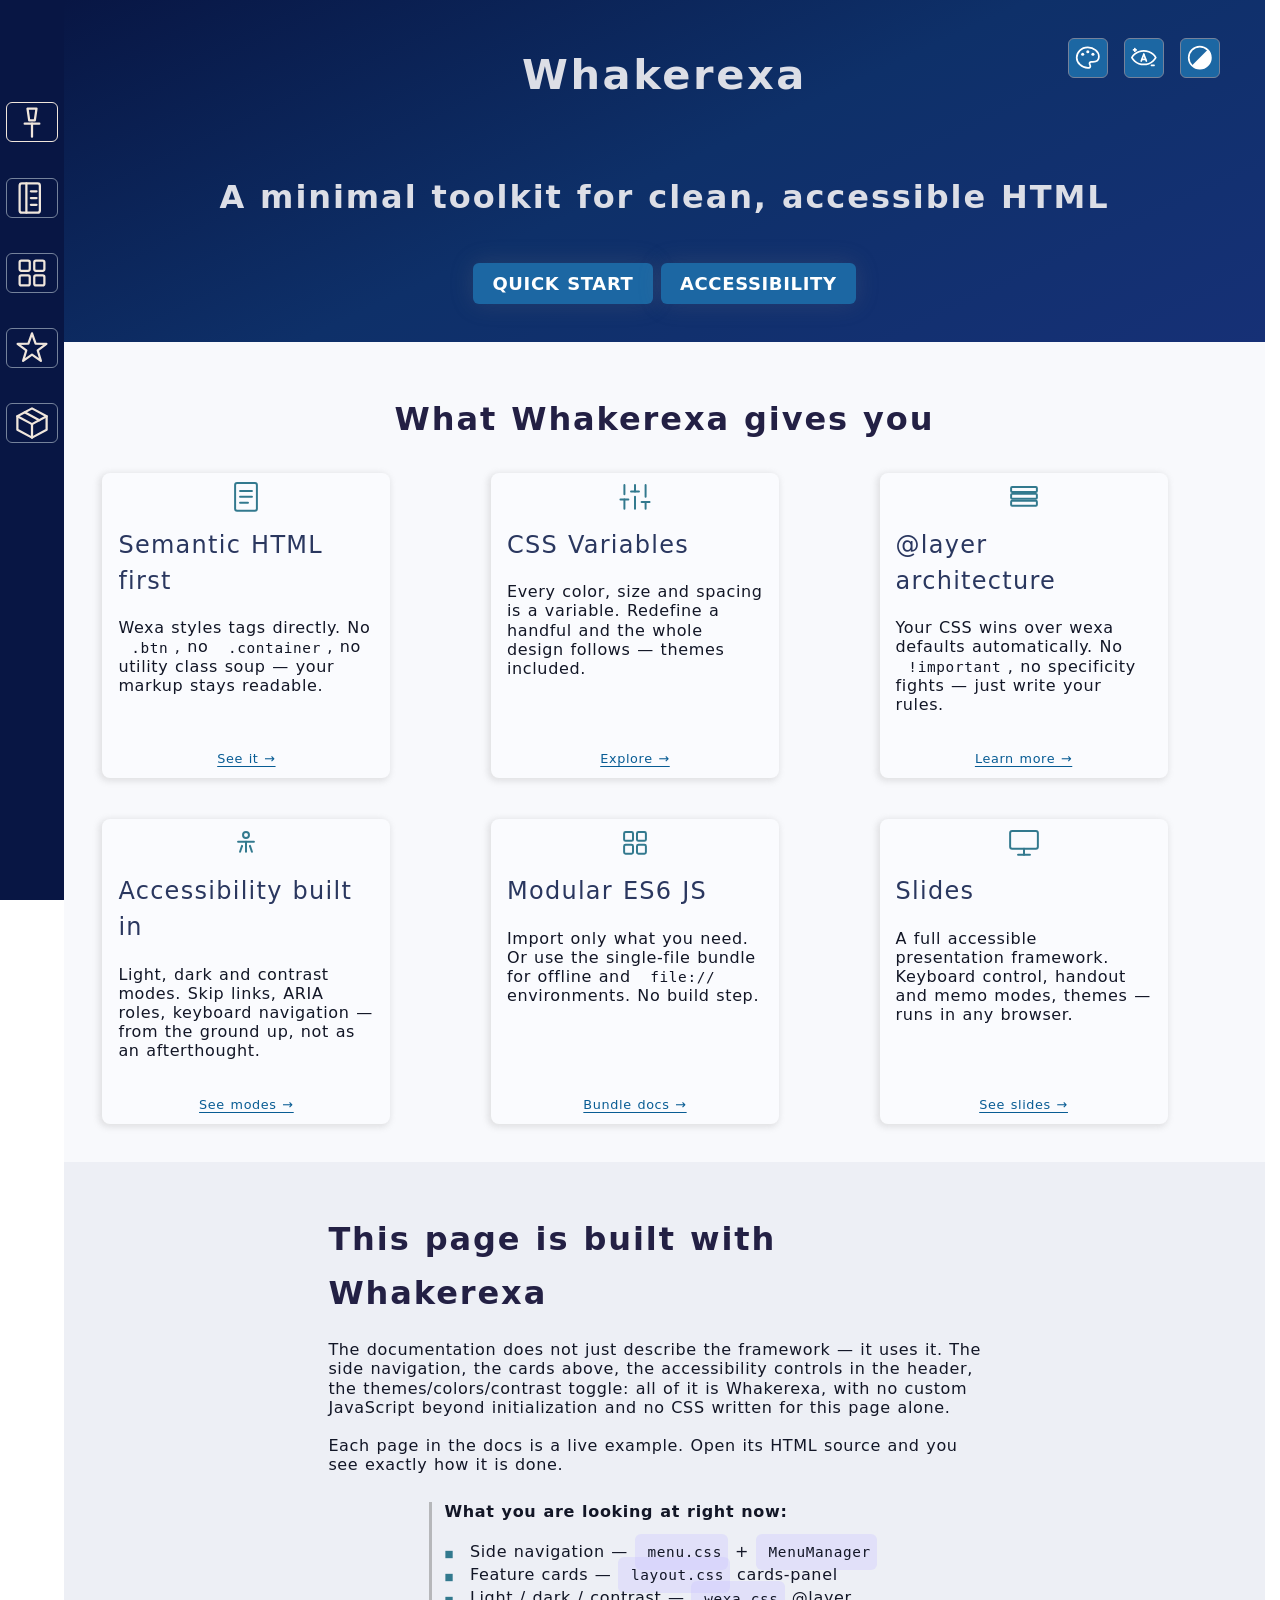
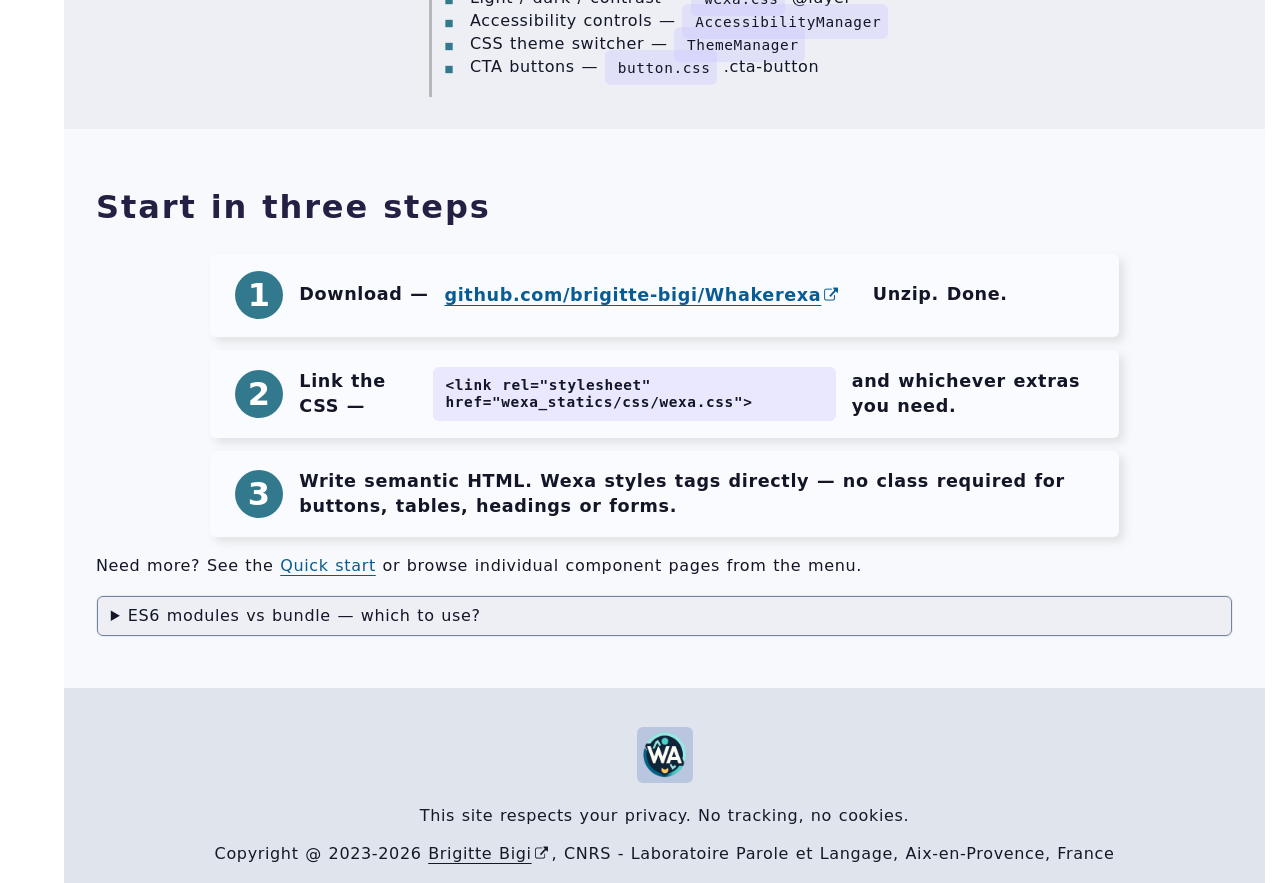
==== commit 6cd350a3: "clamming.exportoptions: Migrated the pages to the Whakerexa loader A page used to carry two scripts " ====
--- a/docs/Whakerexa-current/index.html
+++ b/docs/Whakerexa-current/index.html
@@ -27,10 +27,10 @@
             --appmenu-align:    left top;
             --card-max-width:  18rem;
         }
-        :root:not(.dark) {
-            --nav-item-min-height: 2.5rem;
-            --nav-item-height:     2.5rem;
-            --nav-item-max-height: 2.5rem;
+        :root {
+            --nav-item-min-height: calc(var(--font-size) * 2.5);
+            --nav-item-height:     calc(var(--font-size) * 2.5);
+            --nav-item-max-height: calc(var(--font-size) * 2.5);
         }
         .card-header > svg {
             height: 2rem;
@@ -47,41 +47,12 @@
         }
     </style>
 
-    <!-- Whakerexa JS loader: ES6 modules on http(s), bundle on file:// -->
-    <script>
-        (function () {
-            const usingFile = (window.location.protocol === 'file:');
-            const s = document.createElement('script');
-            if (usingFile) {
-                s.src = 'wexa_statics/js/wexa.bundle.js';
-                s.addEventListener('load', function () {
-                    if (window.Wexa && window.Wexa.ThemeManager) {
-                        const t = new window.Wexa.ThemeManager();
-                        t.register('wexa_theme',   'wexa_statics/css/themes/wexa_theme.css');
-                        t.register('aurora',       'wexa_statics/css/themes/wexa_theme_aurora.css');
-                        t.register('highcontrast', 'wexa_statics/css/themes/wexa_theme_highcontrast.css');
-                        t.setDefault('wexa_theme');
-                        window.themes = t;
-                    }
-                });
-            } else {
-                s.type = 'module';
-                s.src = 'wexa_statics/js/wexa.js';
-            }
-            document.head.appendChild(s);
-        })();
-    </script>
-    <script type="module">
-        import { ThemeManager } from './wexa_statics/js/extras/theme_manager.js';
-        const themes = new ThemeManager();
-        themes.register('wexa_theme',   'wexa_statics/css/themes/wexa_theme.css');
-        themes.register('aurora',       'wexa_statics/css/themes/wexa_theme_aurora.css');
-        themes.register('highcontrast', 'wexa_statics/css/themes/wexa_theme_highcontrast.css');
-        themes.setDefault('wexa_theme');
-        window.themes = themes;
-    </script>
-
-    <script>
+    <script src="wexa_statics/js/wexa.loader.js"
+            data-base="wexa_statics/"
+            data-default="wexa_theme"
+            data-links="nav-wexa,nav-quickstart,nav-architecture,nav-javascript,nav-themes,nav-cssvariables,nav-colors,nav-accessibility,nav-icons,nav-gallery,nav-containers,nav-typography,nav-code,nav-tables,nav-inputs,nav-button,nav-switch,nav-progressbar,nav-menu,nav-menu-side,nav-menu-bottom,nav-accordion,nav-dialog,nav-links,nav-autotoc,nav-book,nav-sortatable,nav-bibliography,nav-publications,nav-keypiano,nav-slides,nav-poster,nav-bundle,card-nav-wexa,card-nav-cssvariables,card-nav-architecture,card-nav-accessibility,card-nav-bundle,card-nav-slides,start-quickstart,cta-quickstart,cta-browsedocs"></script>
+
+<script>
         (function () {
             function initMenu() {
                 if (!window.Wexa || !window.Wexa.MenuManager) return false;
@@ -116,27 +87,21 @@
         Skip to main content
     </a>
     <button id="menu-button" aria-controls="nav-content" aria-expanded="false"
-            aria-label="Toggle navigation menu">
-        <svg viewBox="0 0 24 24" fill="none" stroke="currentColor"
-             stroke-width="2.5" stroke-linecap="round" aria-hidden="true">
-            <line x1="3" y1="6"  x2="21" y2="6"/>
-            <line x1="3" y1="12" x2="21" y2="12"/>
-            <line x1="3" y1="18" x2="21" y2="18"/>
-        </svg>
+            aria-label="Toggle navigation menu" data-icon="menu">
     </button>
     <input type="checkbox" id="mobile" role="button"
            aria-label="Menu" aria-haspopup="true" aria-expanded="false">
 
     <nav id="header-nav-content" aria-label="Accessibility navigation">
         <button id="btn-css-theme" class="menuitem" type="button"
-                aria-label="Switch CSS theme" title="Switch CSS theme"
+                aria-label="Switch theme" title="Switch theme"
                 onclick="window.themes && window.themes.next()">
         </button>
         <button id="btn-contrast" class="menuitem accessibility"
-                aria-label="contrast" aria-pressed="false"
+                type="button" aria-label="Switch contrast" title="Switch contrast" aria-pressed="false"
                 onclick="Wexa.accessibility.switchContrastScheme()"></button>
         <button id="btn-color" class="menuitem accessibility"
-                aria-label="color" aria-pressed="false"
+                type="button" aria-label="Switch light and dark" title="Switch light and dark" aria-pressed="false"
                 onclick="Wexa.accessibility.switchColorScheme()"></button>
     </nav>
 
@@ -156,14 +121,7 @@
                 aria-controls="nav-content"
                 aria-pressed="true"
                 title="Pin menu"
-                class="menuitem menu-pin">
-            <svg xmlns="http://www.w3.org/2000/svg" fill="none" stroke="currentColor"
-                viewBox="0 0 24 24" stroke-width="2" stroke-linecap="round" stroke-linejoin="round"
-                aria-label="Pushpin">
-                <path d="M9 3h6l-1 8H10L9 3z"/>
-                <path d="M7 13h10"/>
-                <path d="M12 13v9"/>
-            </svg>
+                class="menuitem menu-pin" data-icon="pin">
         </button>
     </section>
 
@@ -171,16 +129,7 @@
     <!-- Framework -->
     <section>
     <button class="menuitem" id="submenu-toggle-framework"
-            aria-haspopup="true" aria-controls="appmenu-framework">
-        <svg xmlns="http://www.w3.org/2000/svg" viewBox="0 0 32 32"
-             fill="none" stroke="currentColor" stroke-width="2"
-             stroke-linecap="round" stroke-linejoin="round">
-            <rect x="5" y="3" width="18" height="26" rx="2"/>
-            <line x1="11" y1="3"  x2="11" y2="29"/>
-            <line x1="15" y1="10" x2="20" y2="10"/>
-            <line x1="15" y1="16" x2="20" y2="16"/>
-            <line x1="15" y1="22" x2="20" y2="22"/>
-        </svg>
+            aria-haspopup="true" aria-controls="appmenu-framework" data-icon="book">
         <span>Framework</span>
     </button>
     </section>
@@ -188,15 +137,7 @@
     <!-- Components -->
     <section>
     <button class="menuitem" id="submenu-toggle-components"
-            aria-haspopup="true" aria-controls="appmenu-components">
-        <svg xmlns="http://www.w3.org/2000/svg" viewBox="0 0 32 32"
-             fill="none" stroke="currentColor" stroke-width="2"
-             stroke-linecap="round" stroke-linejoin="round">
-            <rect x="3"  y="3"  width="11" height="11" rx="2"/>
-            <rect x="18" y="3"  width="11" height="11" rx="2"/>
-            <rect x="3"  y="18" width="11" height="11" rx="2"/>
-            <rect x="18" y="18" width="11" height="11" rx="2"/>
-        </svg>
+            aria-haspopup="true" aria-controls="appmenu-components" data-icon="grid-view">
         <span>Components</span>
     </button>
     </section>
@@ -204,27 +145,13 @@
     <!-- Extras -->
     <section>
     <button class="menuitem" id="submenu-toggle-extras"
-            aria-haspopup="true" aria-controls="appmenu-extras">
-        <svg xmlns="http://www.w3.org/2000/svg" viewBox="0 0 32 32"
-             fill="none" stroke="currentColor" stroke-width="2"
-             stroke-linecap="round" stroke-linejoin="round">
-            <polygon points="16,3 19,13 29,13 21,19 24,29 16,23 8,29 11,19 3,13 13,13"/>
-        </svg>
+            aria-haspopup="true" aria-controls="appmenu-extras" data-icon="favorite">
         <span>Extras</span>
     </button>
     </section>
 
     <section>
-    <a class="menuitem" id="nav-bundle" data-href="docs/wexa.bundle.html" data-target="_self">
-        <svg xmlns="http://www.w3.org/2000/svg" viewBox="0 0 32 32"
-             fill="none" stroke="currentColor" stroke-width="2"
-             stroke-linecap="round" stroke-linejoin="round">
-            <path d="M3 10L16 3L29 10V22L16 29L3 22z"/>
-            <line x1="3"  y1="10" x2="16" y2="17"/>
-            <line x1="29" y1="10" x2="16" y2="17"/>
-            <line x1="16" y1="17" x2="16" y2="29"/>
-            <line x1="9.5" y1="6.5" x2="22.5" y2="13.5"/>
-        </svg>
+    <a class="menuitem" id="nav-bundle" data-href="docs/wexa.bundle.html" data-target="_self" data-icon="box">
         <span>Bundle</span>
     </a>
     </section>
@@ -237,6 +164,7 @@
             <a class="menuitem" id="nav-wexa"          data-href="docs/wexa.html"           data-target="_self">Wexa CSS</a>
             <a class="menuitem" id="nav-quickstart"    data-href="docs/quick-start.html"    data-target="_self">Quick start</a>
             <a class="menuitem" id="nav-architecture"  data-href="docs/architecture.html"   data-target="_self">Architecture</a>
+            <a class="menuitem" id="nav-javascript"    data-href="docs/javascript.html"     data-target="_self">JavaScript</a>
             <a class="menuitem" id="nav-accessibility" data-href="docs/accessibility.html"  data-target="_self">Accessibility</a>
             </section>
             <section>
@@ -244,6 +172,8 @@
             <a class="menuitem" id="nav-cssvariables"  data-href="docs/css-variables.html"  data-target="_self">CSS Variables</a>
             <a class="menuitem" id="nav-colors"        data-href="docs/colors.html"         data-target="_self">Colors</a>
             <a class="menuitem" id="nav-themes"        data-href="docs/themes.html"         data-target="_self">Themes</a>
+            <a class="menuitem" id="nav-icons"         data-href="docs/icons.html"          data-target="_self">Icons</a>
+            <a class="menuitem" id="nav-gallery"       data-href="docs/gallery.html"        data-target="_self">Gallery</a>
             </section>
         </nav>
     </aside>
@@ -292,6 +222,7 @@
             <a class="menuitem" id="nav-publications"  data-href="docs/publications.html" data-target="_self">Publications</a>
             <a class="menuitem" id="nav-keypiano"      data-href="docs/keypiano.html"     data-target="_self">KeyPiano</a>
             <a class="menuitem" id="nav-slides"        data-href="docs/slides.html"       data-target="_self">Slides</a>
+            <a class="menuitem" id="nav-poster"        data-href="docs/poster.html"       data-target="_self">Poster</a>
             </section>
         </nav>
     </aside>
@@ -311,15 +242,7 @@
         <div class="cards-panel">
 
             <article class="card">
-                <div class="card-header">
-                    <svg xmlns="http://www.w3.org/2000/svg" viewBox="0 0 32 32"
-                         fill="none" stroke="currentColor" stroke-width="2"
-                         stroke-linecap="round" stroke-linejoin="round" aria-hidden="true">
-                        <rect x="5" y="2" width="22" height="28" rx="2"/>
-                        <line x1="10" y1="10" x2="22" y2="10"/>
-                        <line x1="10" y1="16" x2="22" y2="16"/>
-                        <line x1="10" y1="22" x2="18" y2="22"/>
-                    </svg>
+                <div class="card-header" data-icon="page">
                 </div>
                 <div class="card-body">
                     <h3>Semantic HTML first</h3>
@@ -331,20 +254,7 @@
             </article>
 
             <article class="card">
-                <div class="card-header">
-                    <svg xmlns="http://www.w3.org/2000/svg" viewBox="0 0 32 32"
-                         fill="none" stroke="currentColor" stroke-width="2"
-                         stroke-linecap="round" stroke-linejoin="round" aria-hidden="true">
-                        <line x1="8"  y1="6"  x2="8"  y2="26"/>
-                        <line x1="16" y1="4"  x2="16" y2="26"/>
-                        <line x1="24" y1="8"  x2="24" y2="26"/>
-                        <line x1="4"  y1="14" x2="12" y2="14"/>
-                        <line x1="12" y1="10" x2="20" y2="10"/>
-                        <line x1="20" y1="18" x2="28" y2="18"/>
-                        <circle cx="8"  cy="14" r="2" fill="currentColor" stroke="none"/>
-                        <circle cx="16" cy="10" r="2" fill="currentColor" stroke="none"/>
-                        <circle cx="24" cy="18" r="2" fill="currentColor" stroke="none"/>
-                    </svg>
+                <div class="card-header" data-icon="settings">
                 </div>
                 <div class="card-body">
                     <h3>CSS Variables</h3>
@@ -356,14 +266,7 @@
             </article>
 
             <article class="card">
-                <div class="card-header">
-                    <svg xmlns="http://www.w3.org/2000/svg" viewBox="0 0 32 32"
-                         fill="none" stroke="currentColor" stroke-width="2"
-                         stroke-linecap="round" stroke-linejoin="round" aria-hidden="true">
-                        <rect x="3" y="6"  width="26" height="5" rx="1"/>
-                        <rect x="3" y="13" width="26" height="5" rx="1"/>
-                        <rect x="3" y="20" width="26" height="5" rx="1"/>
-                    </svg>
+                <div class="card-header" data-icon="layers">
                 </div>
                 <div class="card-body">
                     <h3>@layer architecture</h3>
@@ -375,16 +278,7 @@
             </article>
 
             <article class="card">
-                <div class="card-header">
-                    <svg xmlns="http://www.w3.org/2000/svg" viewBox="0 0 32 32"
-                         fill="none" stroke="currentColor" stroke-width="2"
-                         stroke-linecap="round" stroke-linejoin="round" aria-hidden="true">
-                        <circle cx="16" cy="8" r="3"/>
-                        <path d="M8 15h16"/>
-                        <path d="M16 15v10"/>
-                        <path d="M10 25l2-6"/>
-                        <path d="M22 25l-2-6"/>
-                    </svg>
+                <div class="card-header" data-icon="accessibility">
                 </div>
                 <div class="card-body">
                     <h3>Accessibility built in</h3>
@@ -396,15 +290,7 @@
             </article>
 
             <article class="card">
-                <div class="card-header">
-                    <svg xmlns="http://www.w3.org/2000/svg" viewBox="0 0 32 32"
-                         fill="none" stroke="currentColor" stroke-width="2"
-                         stroke-linecap="round" stroke-linejoin="round" aria-hidden="true">
-                        <rect x="3"  y="3"  width="11" height="11" rx="2"/>
-                        <rect x="18" y="3"  width="11" height="11" rx="2"/>
-                        <rect x="3"  y="18" width="11" height="11" rx="2"/>
-                        <rect x="18" y="18" width="11" height="11" rx="2"/>
-                    </svg>
+                <div class="card-header" data-icon="grid-view">
                 </div>
                 <div class="card-body">
                     <h3>Modular ES6 JS</h3>
@@ -416,14 +302,7 @@
             </article>
 
             <article class="card">
-                <div class="card-header">
-                    <svg xmlns="http://www.w3.org/2000/svg" viewBox="0 0 32 32"
-                         fill="none" stroke="currentColor" stroke-width="2"
-                         stroke-linecap="round" stroke-linejoin="round" aria-hidden="true">
-                        <rect x="2" y="4" width="28" height="18" rx="2"/>
-                        <line x1="16" y1="22" x2="16" y2="28"/>
-                        <line x1="10" y1="28" x2="22" y2="28"/>
-                    </svg>
+                <div class="card-header" data-icon="screen">
                 </div>
                 <div class="card-body">
                     <h3>Slides</h3>
@@ -531,25 +410,5 @@
     </section>
 </footer>
 
-<script>
-    window.addEventListener('load', () => {
-        Wexa.links.handleLinksWithParameters([
-            'nav-wexa', 'nav-quickstart', 'nav-architecture', 'nav-themes',
-            'nav-cssvariables', 'nav-colors', 'nav-accessibility',
-            'nav-containers',
-            'nav-typography', 'nav-code', 'nav-tables',
-            'nav-inputs', 'nav-button', 'nav-switch', 'nav-progressbar',
-            'nav-menu', 'nav-menu-side', 'nav-menu-bottom',
-            'nav-accordion', 'nav-dialog', 'nav-links', 'nav-autotoc', 'nav-book', 'nav-sortatable',
-            'nav-bibliography', 'nav-publications',
-            'nav-keypiano', 'nav-slides', 'nav-bundle',
-            'card-nav-wexa', 'card-nav-cssvariables', 'card-nav-architecture',
-            'card-nav-accessibility', 'card-nav-bundle', 'card-nav-slides',
-            'start-quickstart',
-            'cta-quickstart', 'cta-browsedocs'
-        ]);
-    });
-</script>
-
 </body>
 </html>
--- a/docs/Whakerexa-current/wexa_statics/css/wexa.css
+++ b/docs/Whakerexa-current/wexa_statics/css/wexa.css
@@ -646,11 +646,12 @@
         --header-bg-color: linear-gradient(155deg, rgb(8, 22, 68) 0%, rgb(14, 48, 105) 50%, rgb(22, 48, 118) 100%);
         --nav-bg-color: rgb(212, 224, 246);
         --footer-bg-color: rgb(224, 228, 237);
-        --buttons-bg-color: rgb(29, 74, 106);
-        --buttons-bg-color-hover: rgb(64, 98, 121);
+        --buttons-bg-color: rgb(28 103 163);
+        --buttons-bg-color-hover: rgb(41 128 193);
         --progress-bg-color: rgb(183, 184, 209);
         --mark-bg-color: rgba(255, 250, 100, 0.5);
         --inputs-bg-color: rgb(255, 255, 255);
+        --dialog-bg-color: var(--bg-color);
         --code-bg-color: rgba(200, 195, 255, 0.35);
 
         /* Foreground colors */
@@ -666,15 +667,16 @@
         --h4-color: rgb(42, 55, 95);
         --h5-color: rgb(55, 75, 118);
         --h6-color: rgb(60, 80, 125);
+        --dialog-fg-color: var(--fg-color);
         --dialog-icon-color: rgb(255, 255, 255);
 
         /* Table colors */
         --table-border-color: rgba(70, 105, 165, 0.15);
         --table-cell-bg-color: rgb(255, 255, 255);
-        --table-row-stripped-bg-color: rgb(242, 238, 252);
-        --table-head-bg-color: rgb(220, 216, 248);
+        --table-row-stripped-bg-color: rgb(238 245 252);
+        --table-head-bg-color: rgb(201 218 225);
         --table-head-fg-color: rgb(18, 22, 38);
-        --table-caption-bg-color: rgb(220, 216, 248);
+        --table-caption-bg-color: rgb(216 228 248);
         --table-caption-fg-color: rgb(45, 55, 80);
 
         /* Other colors */
@@ -734,8 +736,8 @@
             --header-bg-color: linear-gradient(155deg, rgb(4, 8, 28) 0%, rgb(10, 22, 68) 55%, rgb(18, 48, 90) 100%);
             --nav-bg-color: rgba(4, 8, 28, 0.85);
             --footer-bg-color: rgb(12, 18, 35);
-            --buttons-bg-color:       rgb(30, 112, 178);
-            --buttons-bg-color-hover: rgb(42, 135, 205);
+            --buttons-bg-color: rgb(25 89 140);
+            --buttons-bg-color-hover: rgb(36 112 170);
             --progress-bg-color: rgb(7, 9, 13);
             --inputs-bg-color: rgb(18, 24, 42);
 
@@ -803,6 +805,15 @@
         --table-border-width:   2px;
         --dialog-border-width:  2px;
         --dialog-border-radius: 0.4rem;
+    }
+
+    /* Whoever changes the palette carries the ground of that palette. On the
+       root, that is the page; on an element, that is the element -- a passage
+       shown in the other mode is written on the ground of the mode it shows,
+       and not on the one of the page around it. */
+    .dark:not(:root),
+    .contrast:not(:root) {
+        background-color: var(--bg-color);
     }
 
 }
@@ -940,13 +951,25 @@
                                 HTML PAGE STYLING
     ======================================================================== */
 
+    /* An element is born without a ground of its own: what is seen behind it is
+       what its page, its panel or its banner is painted with. A ground given
+       here would have to be taken back everywhere a container carries one, and
+       that is what every 'background-color: transparent' of this framework used
+       to do. */
+    /* What every element gets, and what it does not: the properties below are
+       not inherited, so each element has to be given them. */
     * {
         margin: 0;
         padding: 0;
         -webkit-text-size-adjust: 100%;
         -ms-text-size-adjust: 100%;
-
-        background-color: var(--bg-color);
+    }
+
+    /* What is written is given to the body, and inherited from there. Given to
+       every element instead, it would be given again to each one: a span in a
+       heading would be written at the size of a paragraph, and nothing inside
+       anything would follow what holds it. */
+    body {
         color: var(--fg-color);
 
         font-size: var(--font-size);
@@ -955,6 +978,33 @@
         line-height: var(--line-height);
         letter-spacing: var(--letter-spacing);
         word-spacing: var(--word-spacing);
+    }
+
+    /* An element that changes the palette takes the color it has just changed.
+       The page is written in the color of the body, and inherited from there:
+       an element that redefines --fg-color for what it holds would otherwise
+       keep the color computed before, and a dark block would be written in the
+       ink of a light page. */
+    .light,
+    .dark,
+    .contrast {
+        color: var(--fg-color);
+    }
+
+    /* A form control is not given the font of the page by a browser: it asks
+       for it. */
+    button,
+    input,
+    optgroup,
+    select,
+    textarea {
+        color: inherit;
+        font-family: inherit;
+        font-size: inherit;
+        font-weight: inherit;
+        line-height: inherit;
+        letter-spacing: inherit;
+        word-spacing: inherit;
     }
 
     *, *:before, *:after {
@@ -1066,18 +1116,36 @@
         color: var(--footer-fg-color);
     }
 
-    /* Elements inside */
-    /* All elements in any header/footer/nav must have same colors than the parent.
-    It also means that links won't be blue! */
-
-    body > header * {
-        color: var(--header-fg-color);
-        background-color: transparent;
-    }
-
-    body > footer * {
-        color: var(--footer-fg-color);
-        background-color: transparent;
+    /* A banner is written in one colour, its own: what it holds is not painted
+       one by one, it is given the colours to inherit from. A rule reaching
+       every child would also take away what a child is entitled to -- the
+       ground of an image, the ink of a marked word -- which belongs to
+       whoever wrote the page, never to the framework. */
+
+    body > header {
+        --fg-color:     var(--header-fg-color);
+        --fg-color-alt: var(--header-fg-color);
+        --a-color:      var(--header-fg-color);
+        --li-color:     var(--header-fg-color);
+        --h1-color:     var(--header-fg-color);
+        --h2-color:     var(--header-fg-color);
+        --h3-color:     var(--header-fg-color);
+        --h4-color:     var(--header-fg-color);
+        --h5-color:     var(--header-fg-color);
+        --h6-color:     var(--header-fg-color);
+    }
+
+    body > footer {
+        --fg-color:     var(--footer-fg-color);
+        --fg-color-alt: var(--footer-fg-color);
+        --a-color:      var(--footer-fg-color);
+        --li-color:     var(--footer-fg-color);
+        --h1-color:     var(--footer-fg-color);
+        --h2-color:     var(--footer-fg-color);
+        --h3-color:     var(--footer-fg-color);
+        --h4-color:     var(--footer-fg-color);
+        --h5-color:     var(--footer-fg-color);
+        --h6-color:     var(--footer-fg-color);
     }
 
     body > header > *,
@@ -1110,10 +1178,25 @@
 
     }
 
+    /* A bar is written in one colour, as a banner is: what it holds inherits
+       it. Only the laying out is imposed, a bar being a row of items. */
+
+    nav,
+    [role=doc-toc] {
+        --fg-color:     var(--nav-fg-color);
+        --fg-color-alt: var(--nav-fg-color);
+        --a-color:      var(--nav-fg-color);
+        --li-color:     var(--nav-fg-color);
+        --h1-color:     var(--nav-fg-color);
+        --h2-color:     var(--nav-fg-color);
+        --h3-color:     var(--nav-fg-color);
+        --h4-color:     var(--nav-fg-color);
+        --h5-color:     var(--nav-fg-color);
+        --h6-color:     var(--nav-fg-color);
+    }
+
     nav *,
     [role=doc-toc] * {
-        color: var(--nav-fg-color);
-        background-color: transparent;
         display: flex;
     }
 
@@ -1295,8 +1378,9 @@
         margin-bottom: calc(1.5*var(--typography-spacing-vertical));
         margin-left: calc(2*var(--typography-spacing-horizontal));
         margin-right: calc(2*var(--typography-spacing-horizontal));
-        border: var(--border-color) solid var(--blockquote-border-width);
+        border: var(--blockquote-border-color, var(--border-color)) solid var(--blockquote-border-width);
         border-radius: var(--border-radius);
+        color: var(--blockquote-fg-color, inherit);
     }
 
     blockquote > cite {
@@ -1640,6 +1724,24 @@
         max-width: 95%;
     }
 
+    /* An icon takes the room its place declared, and that room is declared
+       before the drawing arrives: nothing moves when it does, and nothing
+       moves when the set of icons changes. The two dimensions are given, an
+       icon being not always square, and both are counted on the font size, so
+       that an icon grows with the text it stands beside. */
+    :root {
+        --icon-width:  calc(var(--font-size) * 1);
+        --icon-height: calc(var(--font-size) * 1);
+    }
+
+    [data-icon] > svg,
+    [data-icon] > img {
+        width: var(--icon-width);
+        height: var(--icon-height);
+        object-fit: contain;
+        vertical-align: middle;
+    }
+
     /* An image is drawn for a page that is not the one it is read on, and
        cannot answer for its own edges: it is laid on a ground of its own, in
        every mode. Which ground it is belongs to the themes: the framework has
@@ -1790,8 +1892,6 @@
 
     /* Form: any type of inputs: input, select, textarea... */
 
-    /* input/select/textarea width: 80% → @layer theme */
-
     input, select, textarea {
         margin-bottom: var(--typography-spacing-vertical);
     }
@@ -1979,6 +2079,8 @@
 
 
     dialog {
+        background-color: var(--dialog-bg-color);
+        color: var(--dialog-fg-color);
         padding-left: var(--typography-spacing-horizontal);
         padding-right: var(--typography-spacing-horizontal);
         padding-top: var(--typography-spacing-vertical);
@@ -2141,7 +2243,13 @@
     /* ── Blockquote ────────────────────────────────────────────────────── */
 
     blockquote {
-        background-image: linear-gradient(to right, var(--bg-color-alt), var(--bg-color));
+        /* Both stops read the same variable: set --blockquote-bg-color and
+           the two ends match, so the quote carries one flat colour; leave
+           it unset and each stop falls back to its own end of the original
+           --bg-color-alt to --bg-color gradient. */
+        background-image: linear-gradient(to right,
+            var(--blockquote-bg-color, var(--bg-color-alt)),
+            var(--blockquote-bg-color, var(--bg-color)));
     }
 
     /* ── Buttons / interactive elements ───────────────────────────────── */
@@ -2161,6 +2269,17 @@
     input[type=submit],
     input[type=reset] {
         margin-top: var(--typography-spacing-vertical);
+    }
+
+    /* A reset is the secondary of the pair: it takes the alternate ground of
+       the page rather than the one of a button, so that the button which acts
+       is the one that is seen first. A theme that wants another pair writes
+       it, as the high contrast one does. */
+    button[type=reset],
+    input[type=reset] {
+        background-color: var(--bg-color-alt);
+        color: var(--fg-color);
+        border-color: var(--border-color);
     }
 
     /* Actions inside a summary are floated right. A link is not a button:
@@ -2376,11 +2495,16 @@
         height: calc(1.5 * var(--font-size));
     }
 
+    /* A field takes the whole width it is given, and a form reads as one
+       column. The three themes wrote this, each on its own, which said the
+       eight tenths of before were nobody's choice. A range and a file carry
+       their own width, and are left alone. */
     button[type=submit],
-    input:not([type=checkbox],[type=radio]),
+    button[type=reset],
+    input:not([type=checkbox],[type=radio],[type=range],[type=file]),
     select,
     textarea {
-        width: 80%;
+        width: 100%;
     }
 
     /* ── Group: inline form group ────────────────────────────────────────── */
--- a/docs/Whakerexa-current/wexa_statics/css/themes/wexa_theme.css
+++ b/docs/Whakerexa-current/wexa_statics/css/themes/wexa_theme.css
@@ -51,8 +51,40 @@
 
     /* A deep blue, and a cream on it: the pair reads on a light page, where
        the nav is the one dark band. */
-    --nav-bg-color: rgb(20, 40, 70);
-    --nav-fg-color: rgb(240, 230, 210);
+    --nav-bg-color: rgb(8, 22, 68);
+    --nav-fg-color: rgb(240, 230, 220);
+
+    /* The two grounds layout.css swaps from one section to the next. */
+    --panel-bg-color:     rgb(248, 249, 252);
+    --panel-bg-color-alt: rgb(237, 239, 245);
+
+    /* A card carries a ground of its own, and not the transparency the rest
+       of the theme is built on: laid on a veiled section, it would be the
+       color of what it sits on. */
+    --card-bg-color: rgb(250, 251, 254);
+    --card-fg-color: rgb(18, 22, 38);
+
+    /* A dialog is raised above the page: its ground is the pale one of the
+       theme, a shade below the card laid flat on it, and its text a shade
+       above the one of the page. */
+    --dialog-bg-color: rgb(233, 235, 242);
+    --dialog-fg-color: rgb(35, 38, 53);
+
+    /* The two accents of the text. */
+    --a-color:  rgb(8, 92, 148);
+    --li-color: rgb(50, 121, 142);
+
+    /* The header, as the framework draws it: the one dark band of a light
+       page, written in the pale blue it is built on. */
+    --header-bg-color: linear-gradient(155deg,
+        rgb(8, 22, 68) 0%,
+        rgb(14, 48, 105) 50%,
+        rgb(22, 48, 118) 100%);
+    --header-fg-color: rgb(220, 222, 230);
+
+    /* The text of the page. */
+    --fg-color:     rgb(18, 22, 38);
+    --fg-color-alt: rgb(45, 55, 80);
 
 }
 
@@ -64,11 +96,52 @@
 :root.dark {
 
     --bg-color: transparent;
+    /* The content is laid straight on this ground, both --bg-color and
+       --bg-color-alt being transparent: it is what a dark mode is read on, so
+       it is dark, and the navy and the teal are only what tint it. */
     --body-bg-color: linear-gradient(160deg,
-        rgb(10, 26, 58) 0%,
-        rgb(14, 38, 72) 45%,
-        rgb(16, 52, 62) 100%);
+        rgb(6, 10, 24) 0%,
+        rgb(8, 20, 40) 45%,
+        rgb(8, 30, 36) 100%);
     --img-bg-color: rgba(150, 170, 210, 0.5);
+
+    /* Transparent as in light mode: what a section holds is read on the ground
+       html carries, and not on a band of its own. */
+    --bg-color-alt: transparent;
+
+    /* The dark band of a light page becomes the light band of a dark one: the
+       cream stays, and the deep blue gives way to the navy of the header. */
+    --nav-bg-color: rgb(8, 16, 34);
+    --nav-fg-color: rgb(246, 238, 222);
+
+    /* The header answers the page it opens: the navy of the ground, and the
+       cream everything is written in here. */
+    --header-bg-color: linear-gradient(160deg,
+        rgb(8, 16, 34) 0%,
+        rgb(10, 28, 52) 55%,
+        rgb(12, 40, 48) 100%);
+    --header-fg-color: rgb(246, 238, 222);
+
+    --panel-bg-color:     rgb(13, 24, 44);
+    --panel-bg-color-alt: rgb(20, 33, 55);
+
+    --card-bg-color: rgb(26, 36, 54);
+    --card-fg-color: rgb(244, 236, 220);
+
+    --dialog-bg-color: rgb(22, 34, 54);
+    --dialog-fg-color: rgb(229, 221, 206);
+
+    /* A link is read: on this ground the blue of the framework holds 6.5:1,
+       which is above what a text asks for and below what is comfortable.
+       This one holds 10.5:1. The teal of the list marks holds 7.5:1. */
+    --a-color:  rgb(130, 205, 240);
+    --li-color: rgb(62, 182, 180);
+
+    /* Cream on night blue: the warm answer to a cold ground, which is what
+       the page was missing. Brighter than the framework writes it, too — on a
+       ground this dark, a text is read, not deciphered. */
+    --fg-color:     rgb(246, 238, 222);
+    --fg-color-alt: rgb(216, 204, 182);
 }
 
 
@@ -98,11 +171,11 @@
        ====================================================================== */
 
     :root:not(.contrast) {
-        --border-radius: 5px;
+        --border-radius: 6px;
     }
 
     .contrast {
-        --border-radius: 5px;
+        --border-radius: 6px;
     }
 
     /* ======================================================================
@@ -155,80 +228,4 @@
         color: var(--a-color);
     }
 
-    /* ======================================================================
-       Reset button — secondary style
-       ====================================================================== */
-
-    button[type=reset],
-    input[type=reset] {
-        background-color: var(--bg-color-alt);
-        color: var(--fg-color);
-        border-color: var(--border-color);
-    }
-
-    /* ======================================================================
-       Forms — full-width inputs
-       ====================================================================== */
-
-    button[type=submit],
-    button[type=reset],
-    input:not([type=checkbox],[type=radio],[type=range],[type=file]),
-    select,
-    textarea {
-        width: 100%;
-    }
-
-    /* ======================================================================
-       Layout — grid panel top-aligned
-       ====================================================================== */
-
-    .grid-panel {
-        align-items: start;
-    }
-
 }
-
-
-/* =========================================================================
-   Side nav decoration — unlayered (beat @layer theme from menu.css layer-less rules)
-   ========================================================================= */
-
-/* ── Active item: tinted pill ─────────────────────────────────────────── */
-
-:root:not(.dark) nav.nav-wexa.side :is([role="menuitem"], .menuitem)[aria-current] {
-    background-color: rgba(8, 92, 148, 0.12);
-    border-radius: var(--border-radius);
-}
-
-.dark nav.nav-wexa.side :is([role="menuitem"], .menuitem)[aria-current] {
-    background-color: rgba(72, 162, 218, 0.18);
-    border-radius: var(--border-radius);
-}
-
-/* ── Hover: light tint ────────────────────────────────────────────────── */
-
-:root:not(.dark) nav.nav-wexa.side :is([role="menuitem"], .menuitem):hover,
-:root:not(.dark) nav.nav-wexa.side :is([role="menuitem"], .menuitem):focus-visible {
-    background-color: rgba(8, 92, 148, 0.07);
-    border-radius: var(--border-radius);
-}
-
-.dark nav.nav-wexa.side :is([role="menuitem"], .menuitem):hover,
-.dark nav.nav-wexa.side :is([role="menuitem"], .menuitem):focus-visible {
-    background-color: rgba(72, 162, 218, 0.10);
-    border-radius: var(--border-radius);
-}
-
-
-/* ======================================================================
-    Panel-item alternating backgrounds — explicit semi-transparent values
-    so nested elements (transparent via --bg-color) don't accumulate.
-    ====================================================================== */
-
-main > .panel-item:nth-child(odd) {
-    background-color: rgba(255, 255, 255, 0.35);
-}
-
-main > .panel-item:nth-child(even) {
-    background-color: rgba(230, 230, 230, 0.25);
-}
--- a/docs/Whakerexa-current/wexa_statics/css/layout.css
+++ b/docs/Whakerexa-current/wexa_statics/css/layout.css
@@ -252,7 +252,9 @@
         grid-template-columns: repeat(auto-fit, minmax(0, 1fr));
         gap: var(--typography-spacing-horizontal);
         justify-content: space-evenly;
-        align-items: center;
+        /* Top-aligned: two items of unequal height read as two columns, and
+           not as two blocks floating at half height. */
+        align-items: start;
     }
 
     .grid-item {
@@ -545,6 +547,12 @@
         --fg-color-alt: var(--panel-fg-color);
     }
 
+    /* A panel carries the ground of the palette it swapped: what it holds
+       inherits the colours, and the panel itself is what is painted. */
+    main > .panel-item {
+        background-color: var(--bg-color);
+    }
+
     /* ------------------------------------------------------------------ */
     /* Border separator color for flex panels                              */
     /* ------------------------------------------------------------------ */
@@ -596,25 +604,14 @@
     /* Enumerate cards colors                                               */
     /* ------------------------------------------------------------------ */
 
+    /* An enumerate card is a card, and carries the pair of a card, the grounds
+       of the page answering for it when a theme names none. Drawn with those
+       grounds alone, it holds nothing in a theme that leaves them transparent:
+       a gradient from transparent to transparent shows no card at all. */
     li.enumerate-cards-item {
-        background: linear-gradient(
-            120deg,
-            var(--bg-color-alt) 0%,
-            var(--bg-color) 50%,
-            var(--bg-color-alt) 100%
-        );
-        color: var(--fg-color-alt);
+        background: var(--card-bg-color, var(--bg-color-alt));
+        color: var(--card-fg-color, var(--fg-color));
         box-shadow: 0.3rem 0.3rem 0.6rem var(--shadow-color);
-    }
-
-    main > .panel-item:nth-child(2n) li.enumerate-cards-item {
-        background: linear-gradient(
-            120deg,
-            var(--bg-color) 0%,
-            var(--bg-color-alt) 50%,
-            var(--bg-color) 100%
-        );
-        color: var(--fg-color);
     }
 
     li.enumerate-cards-item::before {
--- a/docs/Whakerexa-current/wexa_statics/css/menu.css
+++ b/docs/Whakerexa-current/wexa_statics/css/menu.css
@@ -41,6 +41,14 @@
     width.  */
     --nav-min-height: max(calc(var(--font-size) * 4 / var(--size-divisor)), calc(var(--font-size) * 3));
     --nav-min-width: 0;
+
+    /* What a bar takes on the page. Its box is a border-box, so the room it
+       keeps for the outline of a focused item is already inside its minimum
+       height: the bar is that minimum, unless what it holds asks for more --
+       an item, and the two spaces the outline is drawn in. What is placed
+       under a bar is placed at this, never at the minimum alone. */
+    --nav-height: max(var(--nav-min-height),
+                      calc(var(--nav-item-height) + 2 * var(--outline-size)));
 
     /* All menu items */
     --nav-item-min-height: max(calc(var(--font-size) * 2 / var(--size-divisor)), calc(var(--font-size) * 2));
@@ -153,7 +161,7 @@
 
 /* When the top menu is present, push down the page content */
 body:has(nav.nav-wexa.top) {
-    padding-top: var(--nav-min-height);
+    padding-top: var(--nav-height);
 }
 
 /* -------- Fixed at the bottom of the page -------- */
--- a/docs/Whakerexa-current/wexa_statics/css/button.css
+++ b/docs/Whakerexa-current/wexa_statics/css/button.css
@@ -257,6 +257,11 @@
         border: var(--border-width) solid var(--buttons-fg-color);
         height: var(--text-reveal-height);
         width: var(--text-reveal-width);
+        /* The room a drawing takes here is the room the button has, less what
+           keeps it off the border: an icon follows the size of the button and
+           not the size of the text, as it does everywhere else. */
+        --icon-width:  calc(var(--text-reveal-width) * 0.9);
+        --icon-height: calc(var(--text-reveal-height) * 0.9);
         align-items: center;
         overflow: hidden;
         justify-content: center;
@@ -276,6 +281,12 @@
         margin: 0;
     }
 
+    /* The drawing keeps the room the button gave it: a flexible item is
+       squeezed when the button is closed, and would grow back on hover. */
+    .text-reveal-button > svg {
+        flex: none;
+    }
+
     .text-reveal-button > span {
         font-size: 0.8rem;
         display: none;
